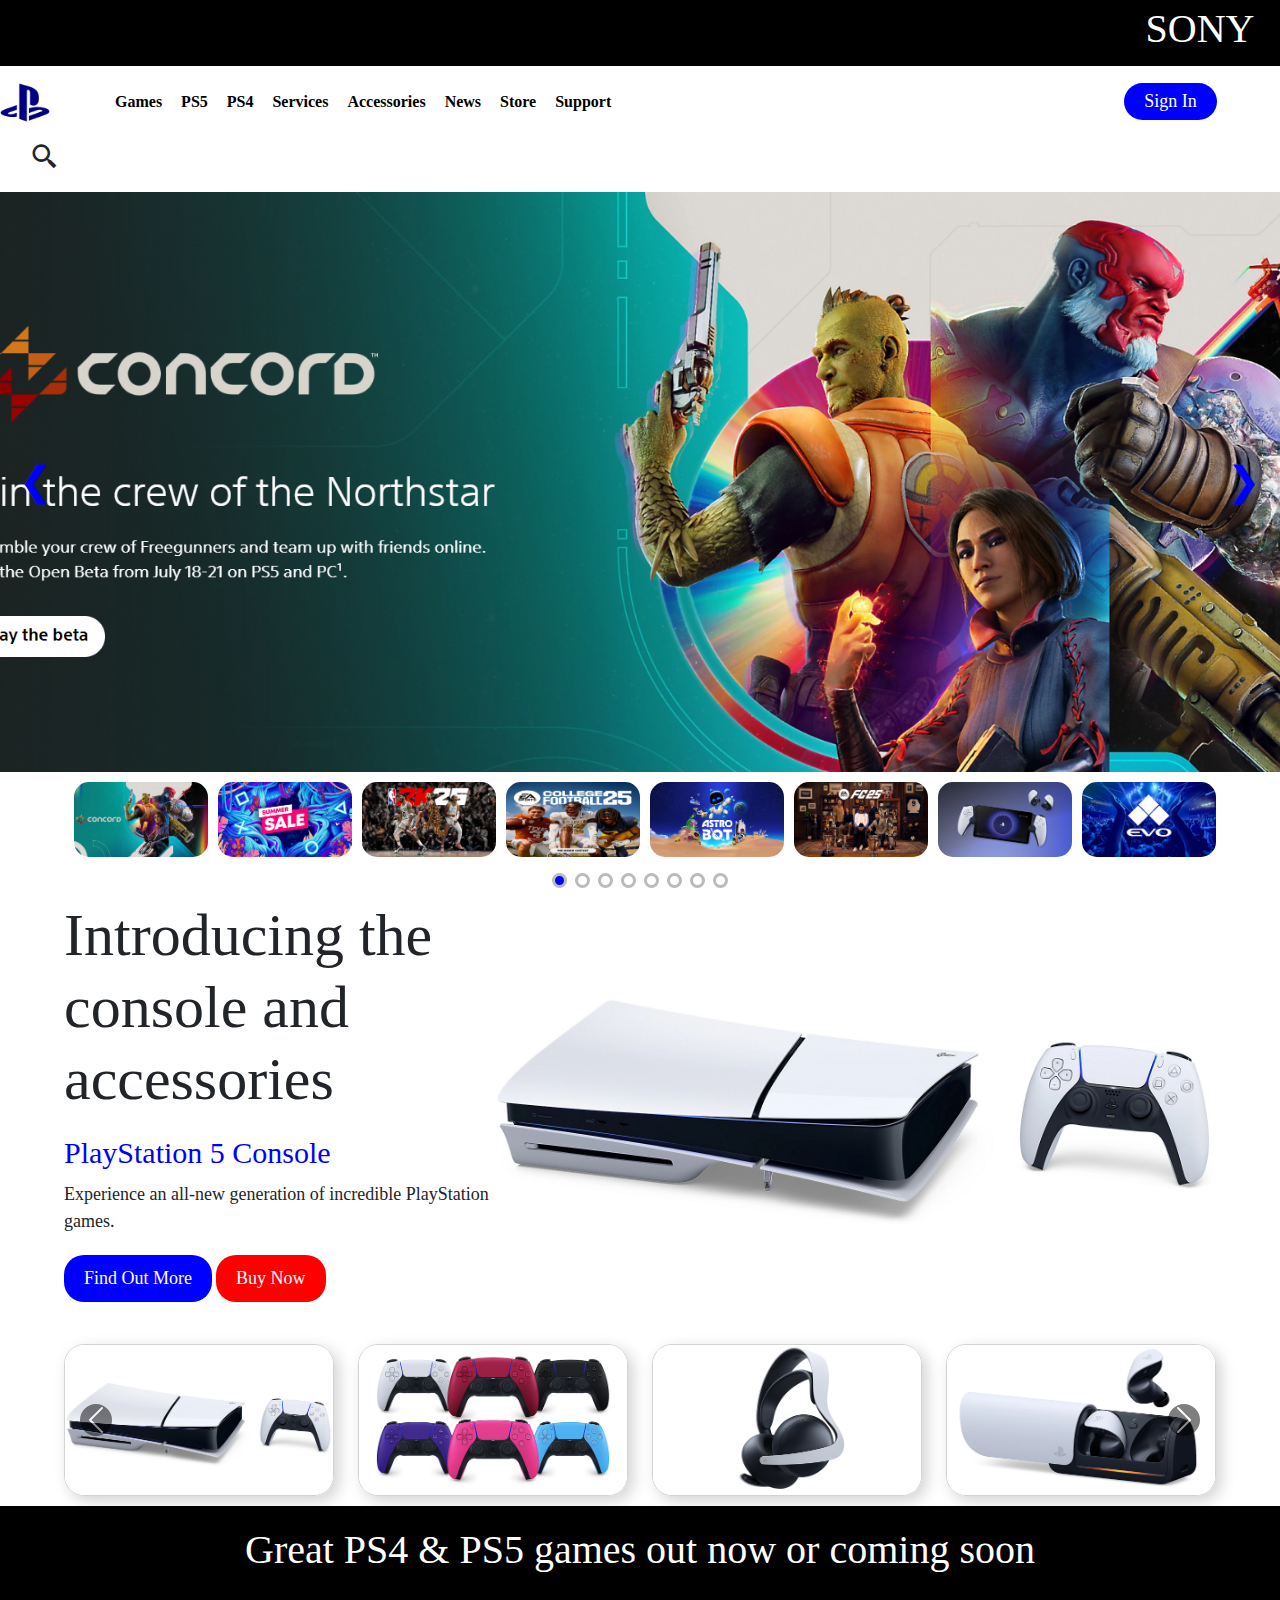
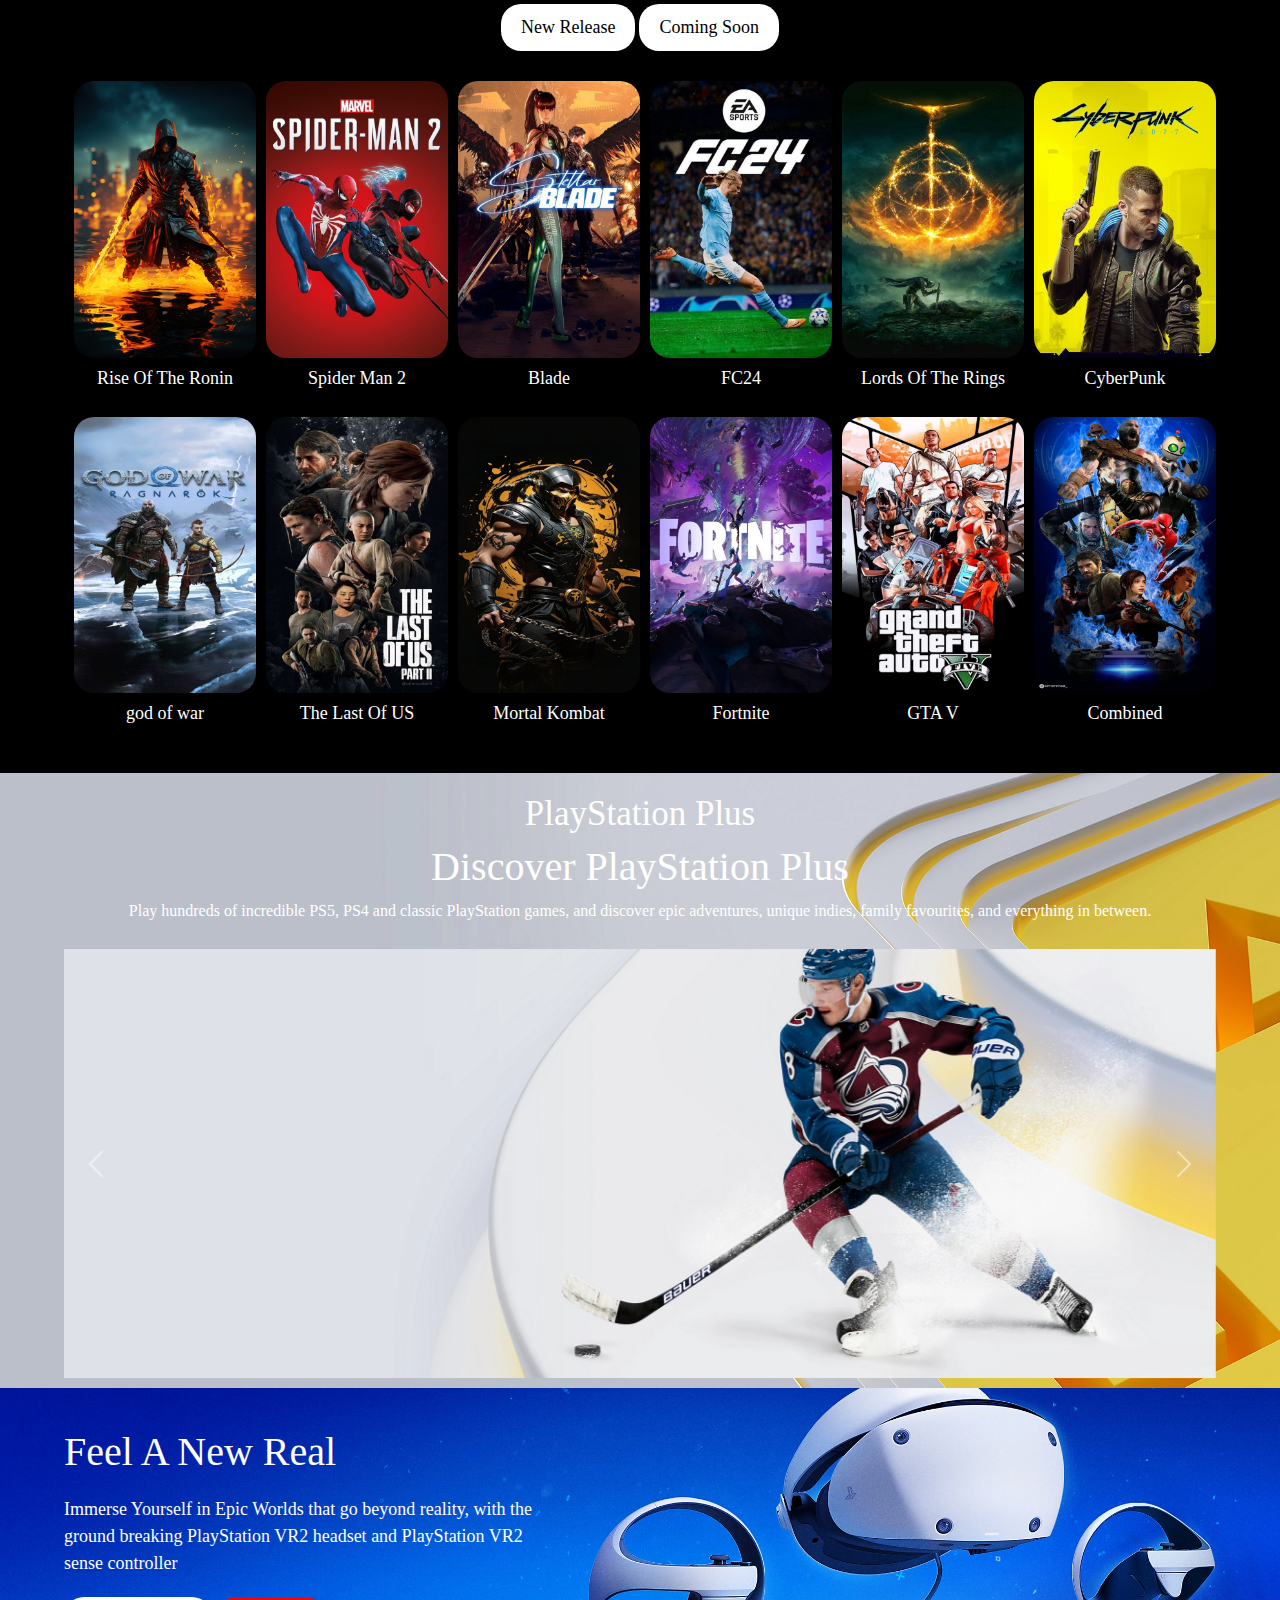
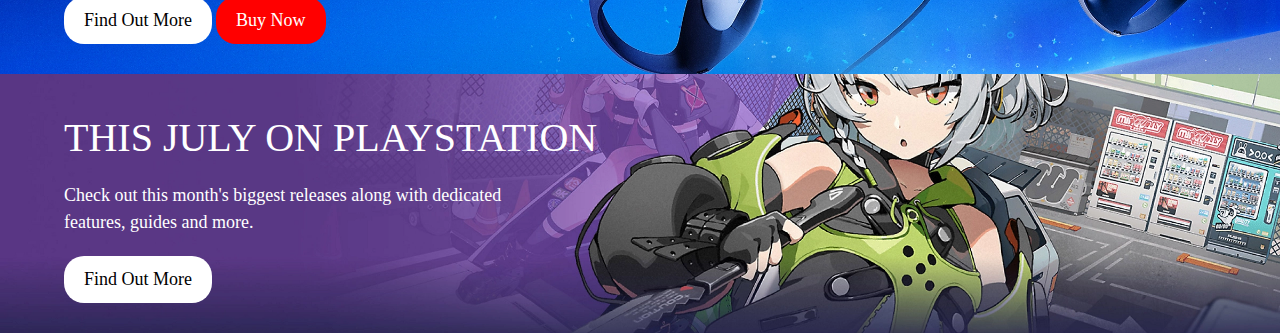
==== index.html @ a63aec90 "almost finishing index page" ====
<!DOCTYPE html>
<html lang="en">
<head>
    <meta charset="UTF-8">
    <meta name="viewport" content="width=device-width, initial-scale=1.0">
    <title>PlayStation</title>
    <link rel="stylesheet" href="style.css">
    <link href='https://unpkg.com/boxicons@2.1.4/css/boxicons.min.css' rel='stylesheet'>
    <link href="https://cdn.jsdelivr.net/npm/bootstrap@5.3.3/dist/css/bootstrap.min.css" rel="stylesheet" integrity="sha384-QWTKZyjpPEjISv5WaRU9OFeRpok6YctnYmDr5pNlyT2bRjXh0JMhjY6hW+ALEwIH" crossorigin="anonymous">
    <link rel="shortcut icon" href="./images/logowhite.png" type="image/x-icon">
</head>
<body>



    <!-- --------------------Sony----------------------------- -->
    <div class="sony">
        <h1>SONY</h1>
    </div>


     <!-- ------------------------Nav------------------------- -->
    <div class="nav">
        <div class="logo">
            <a href=""><img src="./images/logo.png" alt=""></a>
        </div>
        <div class="links">
            <a href="#">Games</a>
            <a href="#">PS5</a>
            <a href="#">PS4</a>
            <a href="#">Services</a>
            <a href="#">Accessories</a>
            <a href="#">News</a>
            <a href="#">Store</a>
            <a href="#">Support</a>
        </div>
        <div class="btn">
            <button>Sign In</button>
        </div>
        <div class="search">
            <i class='bx bx-search-alt-2'></i>
        </div>
    </div>


   <!-- ------------------------Main------------------------- -->
    <div class="main">
        <div class="slide-container" boxcontainigslides>
            <div class="slides">
                <img src="./images/s1.png" alt="" class="active" sliderimg>
                <img src="./images/s2.png" alt="" sliderimg>
                <img src="./images/s3.png" alt="" sliderimg>
                <img src="./images/s4.png" alt="" sliderimg>
                <img src="./images/s5.png" alt="" sliderimg>
                <img src="./images/s6.png" alt="" sliderimg>
                <img src="./images/s7.png" alt="" sliderimg>
                <img src="./images/s8.png" alt="" sliderimg>
            </div>

            <div class="buttons">
                <span class="next" slidenext>&#10095;</span>
                <span class="prev" slideprev>&#10094;</span>
            </div>
        </div>

        <div class="dot-container">
            <div class="dot active" attr="0" slidedot onclick="switchImage(this)"></div>
            <div class="dot" attr="1" slidedot onclick="switchImage(this)"></div>
            <div class="dot" attr="2" slidedot onclick="switchImage(this)"></div>
            <div class="dot" attr="3" slidedot onclick="switchImage(this)"></div>
            <div class="dot" attr="4" slidedot onclick="switchImage(this)"></div>
            <div class="dot" attr="5" slidedot onclick="switchImage(this)"></div>
            <div class="dot" attr="6" slidedot onclick="switchImage(this)"></div>
            <div class="dot" attr="7" slidedot onclick="switchImage(this)"></div>
        </div>
    </div>


    <!-- ------------------------indicator------------------------- -->
     <div class="indicators">
        <div class="one">
            <img src="./images/sa1.png" alt="">
        </div>
        <div class="one">
            <img src="./images/sa2.png" alt="">
        </div>
        <div class="one">
            <img src="./images/sa3.png" alt="">
        </div>
        <div class="one">
            <img src="./images/sa8.png" alt="">
        </div>
        <div class="one">
            <img src="./images/sa4.png" alt="">
        </div>
        <div class="one">
            <img src="./images/sa5.png" alt="">
        </div>
        <div class="one">
            <img src="./images/sa6.png" alt="">
        </div>
        <div class="one">
            <img src="./images/sa7.png" alt="">
        </div>
     </div>

<!-- ------------------------intro ps5------------------------- -->
    <div class="intro-ps5">
        <div class="lefty">
            <h1>Introducing the  console and accessories</h1>
            <h3>PlayStation 5 Console</h3>
            <p>Experience an all-new generation of incredible PlayStation games.</p>
            <span><button>Find Out More</button></span>
            <span><button class="red">Buy Now</button></span>
        </div>
        <div class="righty">
            <img src="./images/console.png" alt="">
        </div>
    </div>

<!-- ------------------------cards------------------------- -->
<div id="carouselExampleAutoplaying" class="carousel slide" data-bs-ride="carousel">
    <div class="carousel-inner">
      <div class="carousel-item active">
        <div class="row">
          <div class="col-lg-3">
            <img src="./images/a1.png" alt="">
          </div>
          <div class="col-lg-3">
            <img src="./images/a2.png" alt="">
          </div>
          <div class="col-lg-3">
            <img src="./images/a3.png" alt="">
          </div>
          <div class="col-lg-3">
            <img src="./images/a4.png" alt="">
          </div>
        </div>
      </div>
      <div class="carousel-item">
        <div class="row">
          <div class="col-lg-3">
            <img src="./images/a5.png" alt="">
          </div>
          <div class="col-lg-3">
            <img src="./images/a6.png" alt="">
          </div>
          <div class="col-lg-3">
            <img src="./images/a9.png" alt="">
          </div>
          <div class="col-lg-3">
            <img src="./images/a8.png" alt="">
          </div>
        </div>
      </div>
    </div>
    <button class="carousel-control-prev" type="button" data-bs-target="#carouselExampleAutoplaying" data-bs-slide="prev">
      <span class="carousel-control-prev-icon bg-black rounded-pill" aria-hidden="true"></span>
      <span class="visually-hidden">Previous</span>
    </button>
    <button class="carousel-control-next" type="button" data-bs-target="#carouselExampleAutoplaying" data-bs-slide="next">
      <span class="carousel-control-next-icon bg-black rounded-pill" aria-hidden="true"></span>
      <span class="visually-hidden">Next</span>
    </button>
  </div>


<!-- ------------------------great------------------------- -->
  <div class="great">
    <h1>Great PS4 & PS5 games out now or coming soon</h1>
    <span><button>New Release</button></span>
    <span><button class="left">Coming Soon</button></span>

    <div class="games">
        <div class="one">
            <img src="./images/b1.jpg" alt="">
            <h3>Rise Of The Ronin</h3>
        </div>
        <div class="one">
            <img src="./images/b2.jpg" alt="">
            <h3>Spider Man 2</h3>
        </div>
        <div class="one">
            <img src="./images/b3.jpg" alt="">
            <h3>Blade</h3>
        </div>
        <div class="one">
            <img src="./images/b4.jpg" alt="">
            <h3>FC24</h3>
        </div>
        <div class="one">
            <img src="./images/b5.jpg" alt="">
            <h3>Lords Of The Rings</h3>
        </div>
        <div class="one">
            <img src="./images/b13.png" alt="">
            <h3>CyberPunk</h3>
        </div>
    </div>

    <div class="games">
        <div class="one">
            <img src="./images/b7.jpg" alt="">
            <h3>god of war</h3>
        </div>
        <div class="one">
            <img src="./images/b8.jpg" alt="">
            <h3>The Last Of US</h3>
        </div>
        <div class="one">
            <img src="./images/b9.jpg" alt="">
            <h3>Mortal Kombat</h3>
        </div>
        <div class="one">
            <img src="./images/b11.jpg" alt="">
            <h3>Fortnite</h3>
        </div>
        <div class="one">
            <img src="./images/b14.png" alt="">
            <h3>GTA V</h3>
        </div>
        <div class="one">
            <img src="./images/b15.png" alt="">
            <h3>Combined</h3>
        </div>
    </div>

  </div>

<!-- ------------------------Discover------------------------- -->
 <div class="discover">
    <h3>PlayStation Plus</h3>
    <h2>Discover PlayStation Plus</h2>
    <p>Play hundreds of incredible PS5, PS4 and classic PlayStation games, and discover epic adventures, unique indies, family favourites, and everything in between.</p>


    <div id="carouselExampleAutoplaying" class="carousel slide" data-bs-ride="carousel">
        <div class="carousel-inner">
          <div class="carousel-item active">
            <img src="./images/d1.png" class="d-block w-100" alt="...">
          </div>
          <div class="carousel-item">
            <img src="./images/d2.png" class="d-block w-100" alt="...">
          </div>
          <div class="carousel-item">
            <img src="./images/d3.png" class="d-block w-100" alt="...">
          </div>
        </div>
        <button class="carousel-control-prev" type="button" data-bs-target="#carouselExampleAutoplaying" data-bs-slide="prev">
          <span class="carousel-control-prev-icon" aria-hidden="true"></span>
          <span class="visually-hidden">Previous</span>
        </button>
        <button class="carousel-control-next" type="button" data-bs-target="#carouselExampleAutoplaying" data-bs-slide="next">
          <span class="carousel-control-next-icon" aria-hidden="true"></span>
          <span class="visually-hidden">Next</span>
        </button>
      </div>



 </div>


 <!-- ------------------------Feel------------------------- -->
<div class="feel">
    <h1>Feel A New Real</h1>
    <p>Immerse Yourself in Epic Worlds that go beyond reality, with the ground breaking PlayStation VR2 headset and PlayStation VR2 sense controller</p>
    <span><button>Find Out More</button></span>
    <span><button class="red">Buy Now</button></span>
</div>
  

 <!-- ------------------------july------------------------- -->
<div class="july">
    <h1>THIS JULY ON PLAYSTATION</h1>
    <p>Check out this month's biggest releases along with dedicated features, guides and more.</p>
    <span><button>Find Out More</button></span>
    <!-- <div class="new">
        <div class="one">
            <img src="./images/j2.png" alt="">
            <h3>New Releases</h3>
            <p>Lorem ipsum dolor sit amet consectetur adipisicing elit. Eius, ipsum!</p>
        </div>
        <div class="one">
            <img src="./images/j3.png" alt="">
            <h3>New Releases</h3>
            <p>Lorem ipsum dolor sit amet consectetur adipisicing elit. Eius, ipsum!</p>
        </div>
        <div class="one">
            <img src="./images/j4.png" alt="">
            <h3>New Releases</h3>
            <p>Lorem ipsum dolor sit amet consectetur adipisicing elit. Eius, ipsum!</p>
        </div>
    </div> -->
</div>


    <script src="script.js"></script>
    <script src="https://cdn.jsdelivr.net/npm/bootstrap@5.3.3/dist/js/bootstrap.bundle.min.js" integrity="sha384-YvpcrYf0tY3lHB60NNkmXc5s9fDVZLESaAA55NDzOxhy9GkcIdslK1eN7N6jIeHz" crossorigin="anonymous"></script>
</body>
</html>
---- style.css ----
*{
    margin: 0;
    padding: 0;
    box-sizing: border-box;
    font-family: 'Times New Roman', Times, serif;
}


/* <!-- -------------------------Sony------------------------ --> */
.sony{
    background: black;
    color: white;
    padding: 5px 2%;
}
.sony h1{
    text-align: end;
}

/* <!-- -------------------------Nav------------------------ --> */
.nav{
    display: flex;
    flex-wrap: wrap;
    padding: 10px 2%;
    align-items: center;
}
.nav .logo a img{
    width: 50px;
}
.nav .links {
    margin-left: 50px;
}
.nav .links a{
    text-decoration: none;
    color: black;
    margin-left: 15px;
    font-weight: bold;
}
.nav .btn{
    margin-left: 500px;
}
.nav .btn button{
    background: blue;
    color: white;
    border: 0;
    outline: 0;
    padding: 5px 20px;
    border-radius: 30px;
    font-size: 18px
}
.nav .search{
    margin-left: 30px;
    font-size: 30px;
    margin-top: 10px;
}

/* <!-- ------------------------Main------------------------- --> */
.main{
    width: 100%;
    min-height: 100%;
    display: flex;
}
.main .slide-container{
    position: relative;
    width: 100%;
    height: 580px;
}
.main .slide-container .slides{
    width: 100%;
    height: 100%;
    position: relative;
    overflow: hidden;
}
.main .slide-container .slides img{
    width: 100%;
    height: 100%;
    position: absolute;
    object-fit: cover;
}
.main .slide-container .slides img:not(.active){
    top: 0;
    left: -100%;
}
.main .slide-container .buttons span{
    top: 50%;
    transform: translateY(-50%);
    position: absolute;
    color: blue;
    font-size: 40px;
    z-index: 1;
    cursor: pointer;
    transition: 0.5s;
    border-radius: 3px;
    user-select: none;
    padding: 14px;
}
.next{
    right: 5px;
}
.prev{
    left: 5px;
}
.next:hover, .prev:hover{
    background: #3399FF;
    opacity: 0.8;
}
.dot-container{
    position: absolute;
    bottom: 5px;
    z-index: 3;
    left: 50%;
    transform: translateX(-50%);
}
.dot-container .dot{
    width: 15px;
    height: 15px;
    margin: 0 2px;
    border: 3px solid #bbb;
    border-radius: 50%;
    display: inline-block;
    transition: background 0.6s ease;
}
.dot-container .active{
    background: blue;
}

@keyframes next1{
    from{
        left: 0%;
    }
    to{
        left: -100%;
    }
}
@keyframes next2{
    from{
        left: 100%;
    }
    to{
        left: 0%;
    }
}
@keyframes prev1{
    from{
        left: 0%;
    }
    to{
        left: 100%;
    }
}
@keyframes prev2{
    from{
        left: -100%;
    }
    to{
        left: 0%;
    }
}

/* <!-- ------------------------indicator------------------------- --> */
.indicators{
    display: flex;
    padding: 10px 5%;
    width: 100%;
}
.indicators .one{
    margin-left: 10px;
}
.indicators .one img{
    width: 100%;
    border-radius: 15px;
}

/* <!-- ------------------------intro ps5------------------------- --> */
.intro-ps5{
    padding: 30px 5%;
    display: flex;
    align-items: center;
}
.intro-ps5 .righty img{
    width: 100%;
}
.intro-ps5 .lefty h1{
    font-size: 60px;
    margin-bottom: 20px;
}
.intro-ps5 .lefty h3{
    font-size: 30px;
    color: blue;
    margin-bottom: 10px;
}
.intro-ps5 .lefty p{
    font-size: 18px;
    margin-bottom: 20px;
}
.intro-ps5 .lefty  span button{
    background: blue;
    border: 0;
    outline: 0;
    padding: 10px 20px;
    border-radius: 20px;
    color: white;
    font-size: 18px;
}
.intro-ps5 .lefty  span .red{
    background: red;
}

/* <!-- ------------------------cards------------------------- --> */
.carousel-inner{
    padding: 10px 5%;
    width: 100%;
}
.carousel-inner .carousel-item .row img{
    width: 100%;
    border: 1px solid  rgba(211, 211, 211, 1);
    border-radius: 20px;
    box-shadow: 5px 5px 15px 0px rgba(211, 211, 211, 1);
}

/* <!-- ------------------------great------------------------- --> */
.great{
    background: black;
    padding: 20px 5%;
    color: white;
    text-align: center;
}
.great h1{
    font-size: 40px;
    margin-bottom: 30px;
}
.great  span button{
    border: 0;
    outline: 0;
    padding: 10px 20px;
    background: white;
    color: black;
    border-radius: 20px;
    font-size: 18px;
    margin-bottom: 30px;
}
.great .games{
    display: flex;
    margin-bottom: 20px;
}
.great .games .one{
    margin-left: 10px;
}
.great .games .one img{
    width: 100%;
    border-radius: 20px;
}
.great .games .one h3{
    font-size: 18px;
    margin-top: 10px;
}


/* <!-- ------------------------Discover------------------------- --> */
.discover{
    background-image: url(./images/discover\ bg.png);
    background-position: center;
    background-size: cover;
    background-repeat: no-repeat;
    color: white;
    text-align: center;
    object-fit: cover;
}
.discover h3{
    font-size: 35px;
    padding-top: 20px;
}
.discover h2{
    font-size: 40px;
}

/* <!-- ------------------------Feel------------------------- --> */
.feel{
    background-image: url(./images/f1.png);
    background-size: cover;
    background-position: center;
    background-repeat: no-repeat;
    color: white;
    padding: 0 5%;
}
.feel h1{
    font-size: 40px;
    padding-top: 40px;
    margin-bottom: 20px;
}
.feel p{
    width: 500px;
    margin-bottom: 20px;
    font-size: 18px;
}
.feel span button{
    border: 0;
    outline: 0;
    background: white;
    color: black;
    padding: 10px 20px;
    font-size: 18px;
    border-radius: 20px;
    margin-bottom: 30px;
}
.feel span .red{
    background: red;
    color: white;
}

/* <!-- ------------------------july------------------------- --> */
.july{
    background-image: url(./images/j1.png);
    background-size: cover;
    background-position: center;
    background-repeat: no-repeat;
    color: white;
    padding: 0 5%;
}
.july h1{
    font-size: 40px;
    padding-top: 40px;
    margin-bottom: 20px;
}
.july p{
    width: 500px;
    margin-bottom: 20px;
    font-size: 18px;
}
.july span button{
    border: 0;
    outline: 0;
    background: white;
    color: black;
    padding: 10px 20px;
    font-size: 18px;
    border-radius: 20px;
    margin-bottom: 30px;
}
.july .new{
    display: flex;
}
/* .july .new .one{
    margin-left: 10px;
} */
/* .july .new .one img{
    width: 300px;
} */
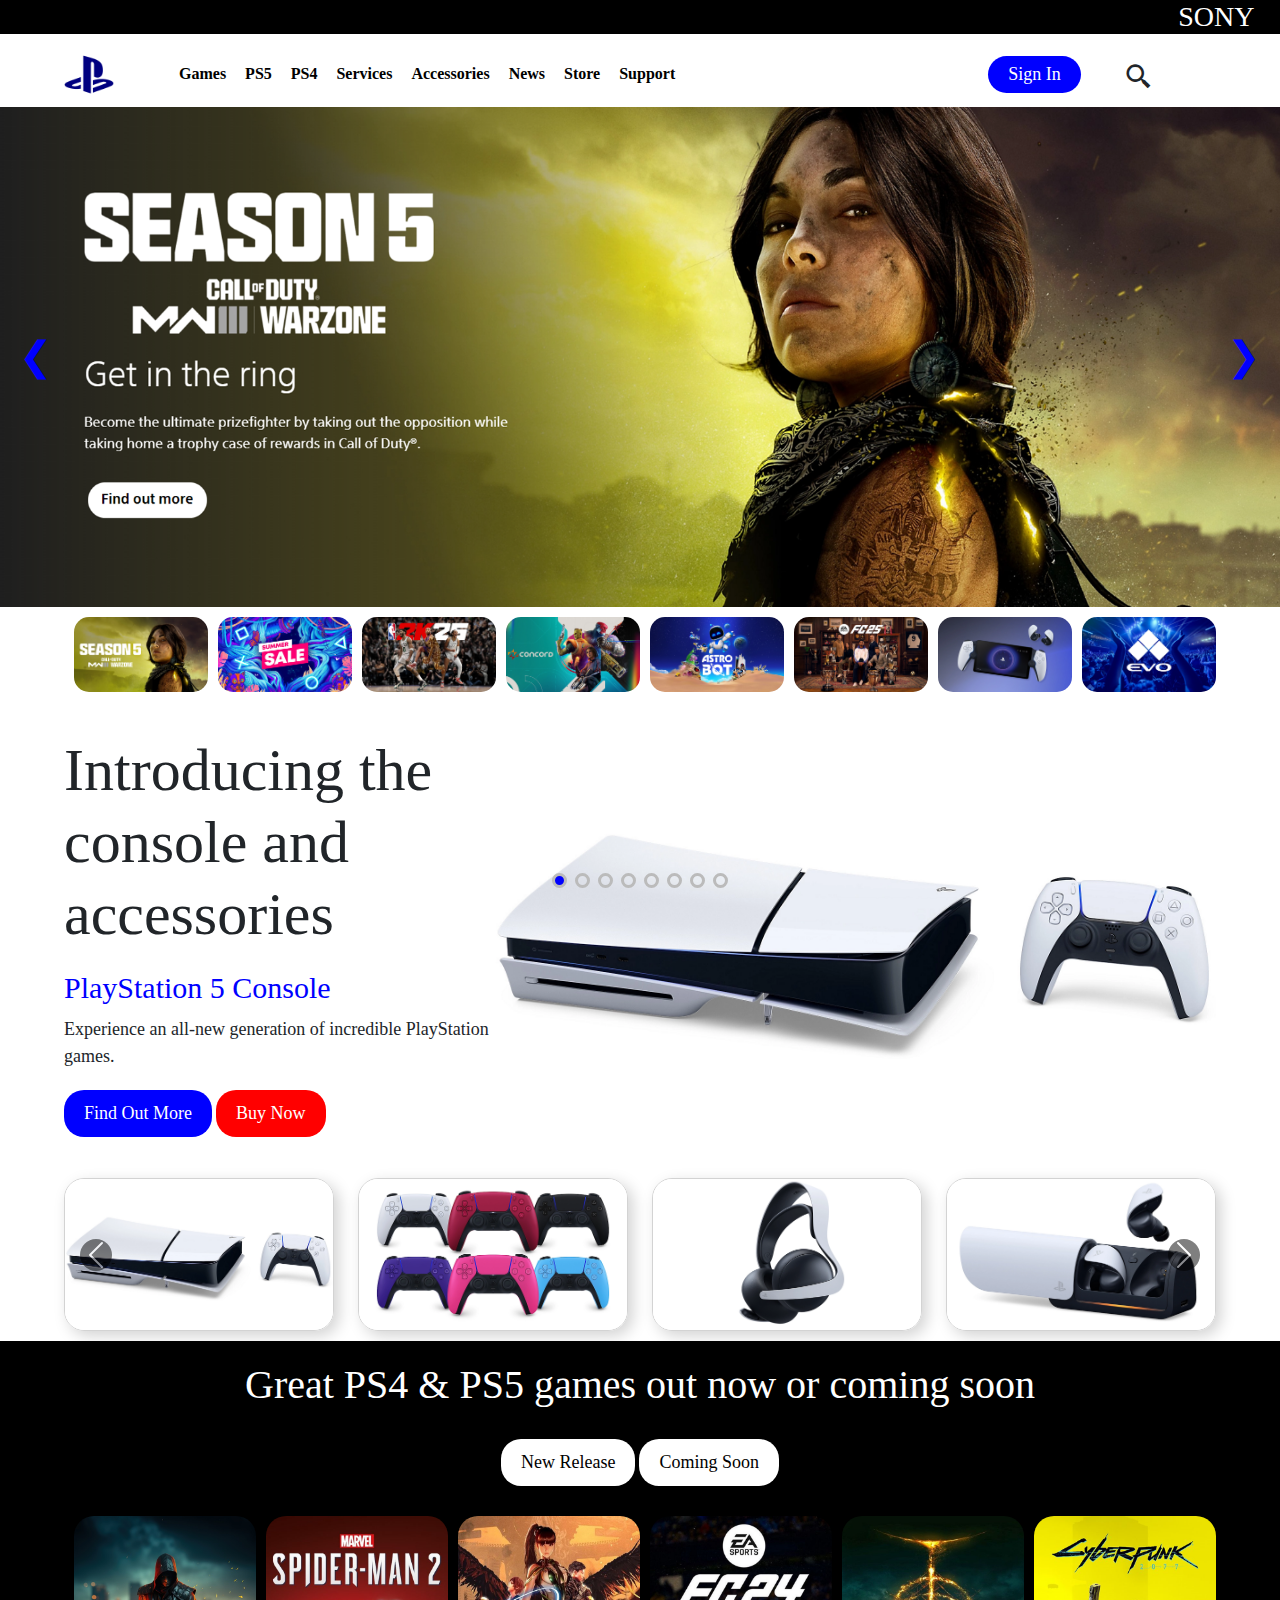
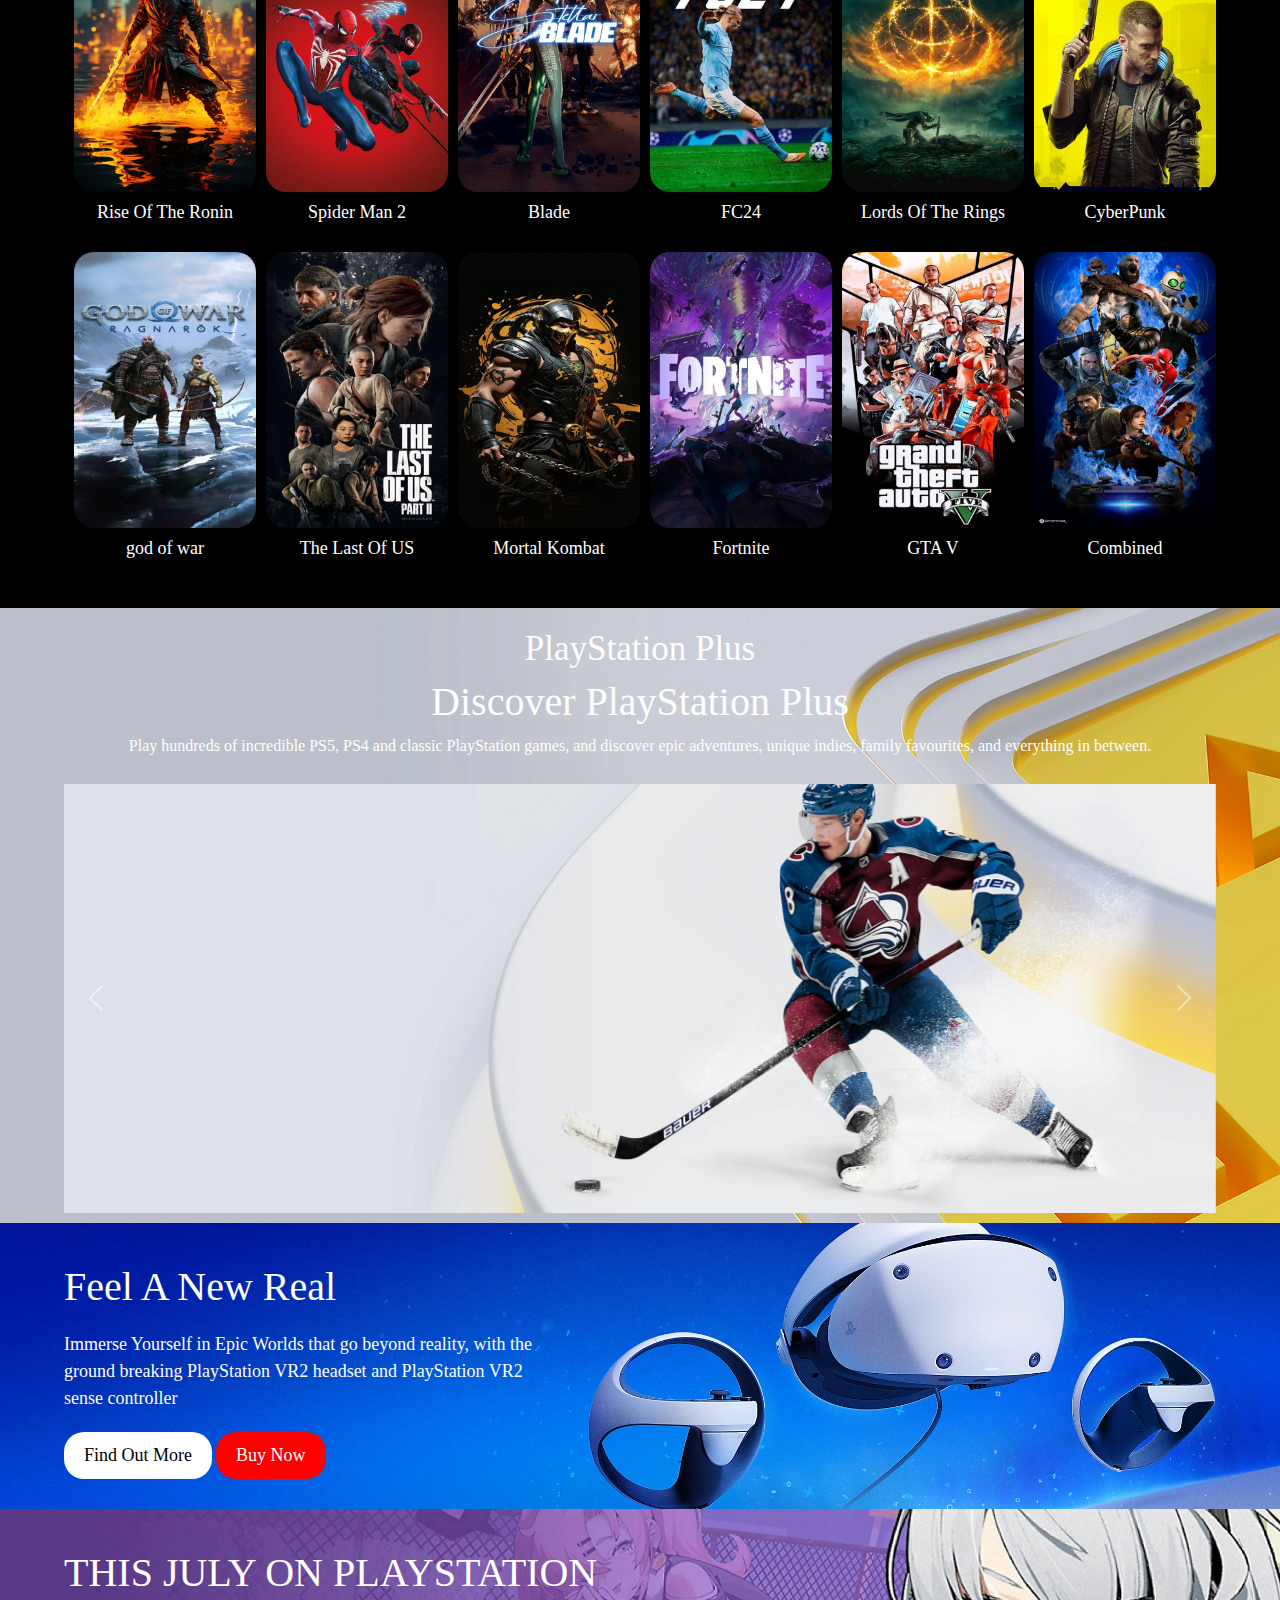
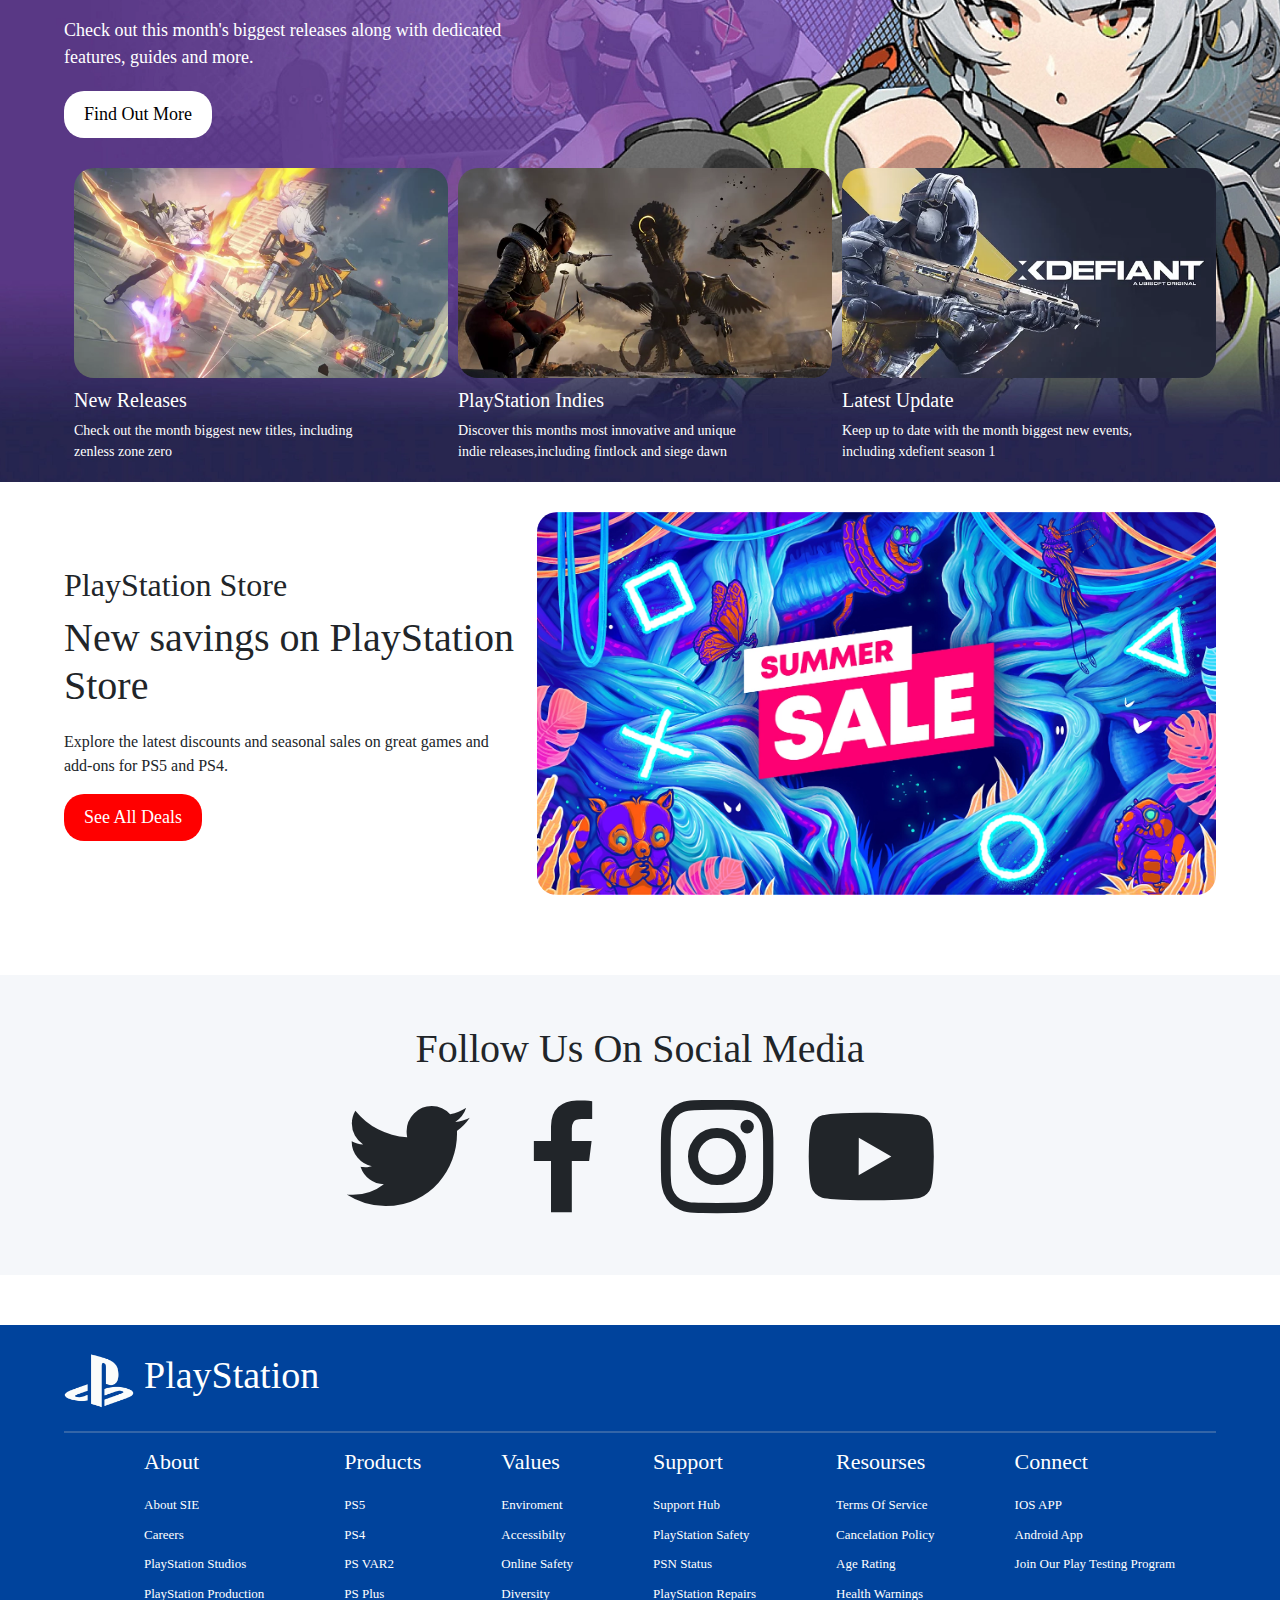
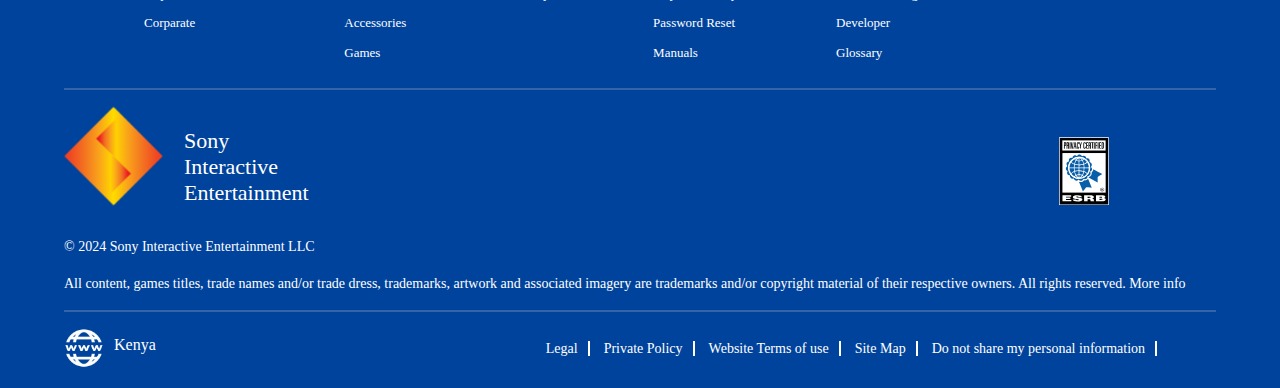
==== commit fbd35c49: "finished homepage" ====
--- a/index.html
+++ b/index.html
@@ -20,7 +20,7 @@
 
 
      <!-- ------------------------Nav------------------------- -->
-    <div class="nav">
+    <div class="navo">
         <div class="logo">
             <a href=""><img src="./images/logo.png" alt=""></a>
         </div>
@@ -44,13 +44,13 @@
 
 
    <!-- ------------------------Main------------------------- -->
-    <div class="main">
+    <div class="maino">
         <div class="slide-container" boxcontainigslides>
             <div class="slides">
-                <img src="./images/s1.png" alt="" class="active" sliderimg>
+                <img src="./images/s9.png" alt="" class="active" sliderimg>
                 <img src="./images/s2.png" alt="" sliderimg>
                 <img src="./images/s3.png" alt="" sliderimg>
-                <img src="./images/s4.png" alt="" sliderimg>
+                <img src="./images/s1.png" alt="" sliderimg>
                 <img src="./images/s5.png" alt="" sliderimg>
                 <img src="./images/s6.png" alt="" sliderimg>
                 <img src="./images/s7.png" alt="" sliderimg>
@@ -79,16 +79,16 @@
     <!-- ------------------------indicator------------------------- -->
      <div class="indicators">
         <div class="one">
+            <img src="./images/sa9.png" alt="">
+        </div>
+        <div class="one">
+            <img src="./images/sa2.png" alt="">
+        </div>
+        <div class="one">
+            <img src="./images/sa3.png" alt="">
+        </div>
+        <div class="one">
             <img src="./images/sa1.png" alt="">
-        </div>
-        <div class="one">
-            <img src="./images/sa2.png" alt="">
-        </div>
-        <div class="one">
-            <img src="./images/sa3.png" alt="">
-        </div>
-        <div class="one">
-            <img src="./images/sa8.png" alt="">
         </div>
         <div class="one">
             <img src="./images/sa4.png" alt="">
@@ -275,25 +275,153 @@
     <h1>THIS JULY ON PLAYSTATION</h1>
     <p>Check out this month's biggest releases along with dedicated features, guides and more.</p>
     <span><button>Find Out More</button></span>
-    <!-- <div class="new">
-        <div class="one">
+    <div class="new">
+        <div class="two">
             <img src="./images/j2.png" alt="">
             <h3>New Releases</h3>
-            <p>Lorem ipsum dolor sit amet consectetur adipisicing elit. Eius, ipsum!</p>
-        </div>
-        <div class="one">
+            <p>Check out the month biggest new titles, including zenless zone zero</p>
+        </div>
+        <div class="two">
             <img src="./images/j3.png" alt="">
-            <h3>New Releases</h3>
-            <p>Lorem ipsum dolor sit amet consectetur adipisicing elit. Eius, ipsum!</p>
-        </div>
-        <div class="one">
+            <h3>PlayStation Indies</h3>
+            <p>Discover this months most innovative and unique indie releases,including fintlock and siege dawn</p>
+        </div>
+        <div class="two">
             <img src="./images/j4.png" alt="">
-            <h3>New Releases</h3>
-            <p>Lorem ipsum dolor sit amet consectetur adipisicing elit. Eius, ipsum!</p>
-        </div>
-    </div> -->
+            <h3>Latest Update</h3>
+            <p>Keep up to date with the month biggest new events, including xdefient season 1</p>
+        </div>
+    </div>
 </div>
 
+
+ <!-- ------------------------Summer------------------------- -->
+  <div class="summer">
+    <div class="left">
+      <h2>PlayStation Store</h2>
+      <h3>New savings on PlayStation Store</h3>
+      <p>Explore the latest discounts and seasonal sales on great games and add-ons for PS5 and PS4.</p>
+      <button>See All Deals</button>
+    </div>
+    <div class="right">
+      <img src="./images/Summer-sale.png" alt="">
+    </div>
+  </div>
+
+   <!-- ------------------------Follow------------------------- -->
+    <div class="follow">
+      <h1>Follow Us On Social Media</h1>
+      <div class="icons">
+        <i class='bx bxl-twitter'></i>
+        <i class='bx bxl-facebook'></i>
+        <i class='bx bxl-instagram' ></i>
+        <i class='bx bxl-youtube'></i>
+
+      </div>
+    </div>
+
+       <!-- ------------------------footer------------------------- -->
+        <div class="footer">
+          <div class="start">
+            <div class="left">
+              <img src="./images/logowhite.png" alt="">
+            </div>
+            <div class="right">
+              <h1>PlayStation</h1>
+            </div>
+          </div>
+          <hr>
+          <div class="middle">
+            <div class="mid">
+                <h3>About</h3>
+                <a href="#">About SIE</a>
+                <a href="#">Careers</a>
+                <a href="#">PlayStation Studios</a>
+                <a href="#">PlayStation Production</a>
+                <a href="#">Corparate</a>
+            </div>
+            <div class="mid">
+                <h3>Products</h3>
+                <a href="#">PS5</a>
+                <a href="#">PS4</a>
+                <a href="#">PS VAR2</a>
+                <a href="#">PS Plus</a>
+                <a href="#">Accessories</a>
+                <a href="#">Games</a>
+            </div>
+            <div class="mid">
+                <h3>Values</h3>
+                <a href="#">Enviroment</a>
+                <a href="#">Accessibilty</a>
+                <a href="#">Online Safety</a>
+                <a href="#">Diversity</a>
+            </div>
+            <div class="mid">
+                <h3>Support</h3>
+                <a href="#">Support Hub</a>
+                <a href="#">PlayStation Safety</a>
+                <a href="#">PSN Status</a>
+                <a href="#">PlayStation Repairs</a>
+                <a href="#">Password Reset</a>
+                <a href="#">Manuals</a>
+            </div>
+            <div class="mid">
+                <h3>Resourses</h3>
+                <a href="#">Terms Of Service</a>
+                <a href="#">Cancelation Policy</a>
+                <a href="#">Age Rating</a>
+                <a href="#">Health Warnings</a>
+                <a href="#">Developer</a>
+                <a href="#">Glossary</a> 
+            </div>
+            <div class="mid">
+                <h3>Connect</h3>
+                <a href="#">IOS APP</a>
+                <a href="#">Android App</a>
+                <a href="#">Join Our Play Testing Program</a>
+            </div>
+        </div>
+
+        <hr>
+
+        <div class="second-last">
+          <div class="left">
+            <img src="./images/c1.png" alt="">
+          </div>
+          <div class="btwn">
+            <h3>
+              Sony <br>Interactive <br> Entertainment
+            </h3>
+          </div>
+          <div class="right">
+            <img src="./images/esrb.svg" alt="">
+          </div>
+        </div>
+
+        <div class="second-txt">
+        <p>© 2024 Sony Interactive Entertainment LLC</p>
+        <p>All content, games titles, trade names and/or trade dress, trademarks, artwork and associated imagery are trademarks and/or copyright material of their respective owners. All rights reserved. More info</p>
+        </div>
+
+        <hr>
+
+        <div class="last">
+          <div class="logo">
+            <img src="./images/c2.png" alt="">
+          </div>
+          <div class="country">
+            <h4>Kenya</h4>
+          </div>
+          <div class="links">
+            <a href="#">Legal</a>
+            <a href="#">Private Policy</a>
+            <a href="#">Website Terms of use</a>
+            <a href="#">Site Map</a>
+            <a href="#">Do not share my personal information</a>
+          </div>
+        </div>
+
+        </div>
 
     <script src="script.js"></script>
     <script src="https://cdn.jsdelivr.net/npm/bootstrap@5.3.3/dist/js/bootstrap.bundle.min.js" integrity="sha384-YvpcrYf0tY3lHB60NNkmXc5s9fDVZLESaAA55NDzOxhy9GkcIdslK1eN7N6jIeHz" crossorigin="anonymous"></script>
--- a/style.css
+++ b/style.css
@@ -10,35 +10,36 @@
 .sony{
     background: black;
     color: white;
-    padding: 5px 2%;
+    padding: 0 2%;
 }
 .sony h1{
     text-align: end;
+    font-size: 28px;
 }
 
 /* <!-- -------------------------Nav------------------------ --> */
-.nav{
+.navo{
     display: flex;
     flex-wrap: wrap;
-    padding: 10px 2%;
-    align-items: center;
-}
-.nav .logo a img{
+    padding: 5px 5%;
+    align-items: center;
+}
+.navo .logo a img{
     width: 50px;
 }
-.nav .links {
+.navo .links {
     margin-left: 50px;
 }
-.nav .links a{
+.navo .links a{
     text-decoration: none;
     color: black;
     margin-left: 15px;
     font-weight: bold;
 }
-.nav .btn{
-    margin-left: 500px;
-}
-.nav .btn button{
+.navo .btn{
+    margin-left: 300px;
+}
+.navo .btn button{
     background: blue;
     color: white;
     border: 0;
@@ -47,40 +48,39 @@
     border-radius: 30px;
     font-size: 18px
 }
-.nav .search{
+.navo .search{
     margin-left: 30px;
     font-size: 30px;
     margin-top: 10px;
 }
 
 /* <!-- ------------------------Main------------------------- --> */
-.main{
+.maino{
     width: 100%;
     min-height: 100%;
     display: flex;
 }
-.main .slide-container{
+.maino .slide-container{
     position: relative;
     width: 100%;
-    height: 580px;
-}
-.main .slide-container .slides{
+    height: 500px;
+}
+.maino .slide-container .slides{
     width: 100%;
     height: 100%;
     position: relative;
     overflow: hidden;
 }
-.main .slide-container .slides img{
+.maino .slide-container .slides img{
     width: 100%;
     height: 100%;
     position: absolute;
-    object-fit: cover;
-}
-.main .slide-container .slides img:not(.active){
+}
+.maino .slide-container .slides img:not(.active){
     top: 0;
     left: -100%;
 }
-.main .slide-container .buttons span{
+.maino .slide-container .buttons span{
     top: 50%;
     transform: translateY(-50%);
     position: absolute;
@@ -315,6 +315,7 @@
     background-repeat: no-repeat;
     color: white;
     padding: 0 5%;
+    width: 100%;
 }
 .july h1{
     font-size: 40px;
@@ -339,9 +340,151 @@
 .july .new{
     display: flex;
 }
-/* .july .new .one{
+.july .new .two{
     margin-left: 10px;
-} */
-/* .july .new .one img{
+} 
+.july .new .two img{
+    width: 100%;
+    border-radius: 20px;
+}
+.july .new .two h3{
+    font-size: 20px;
+    margin-top: 10px;
+}
+.july .new .two p{
     width: 300px;
-} */+    font-size: 14px;
+}
+
+
+/* <!-- ------------------------Summer------------------------- --> */
+.summer{
+    display: flex;
+    padding: 30px 5%;
+    align-items: center;
+}
+.summer .right{
+    margin-left: 20px;
+    flex-basis: 60%;
+}
+.summer .right img{
+    width: 100%;
+    border-radius: 20px;
+}
+.summer .left{
+    flex-basis: 40%;
+}
+.summer .left h2{
+    margin-bottom: 10px;
+}
+.summer .left h3{
+    font-size: 40px;
+    margin-bottom: 20px;
+}
+.summer .left button{
+    outline: 0;
+    border: 0;
+    background: red;
+    color: white;
+    padding: 10px 20px;
+    font-size: 18px;
+    border-radius: 20px;
+}
+
+/* <!-- ------------------------FOllow------------------------- --> */
+.follow{
+    background: #f5f7fa;
+    text-align: center;
+    height: 300px;
+    margin-top: 50px;
+    margin-bottom: 50px;
+}
+.follow h1{
+    padding-top: 50px;
+}
+.follow i{
+    font-size: 150px;
+    cursor: pointer;
+}
+
+/* <!-- ------------------------footer------------------------- --> */
+.footer{
+    background: #00439c;
+    padding: 20px 5%;
+    color: white;
+}
+.footer .start{
+    display: flex;
+    align-items: center;
+}
+.footer .start .left img{
+    width: 70px;
+}
+.footer .start  .right{
+    margin-left: 10px;
+}
+.footer .start  .right h1{
+    color: white;
+    font-size: 38px;
+}
+.footer hr{
+    border: 1px solid #ccc;
+}
+.footer .middle{
+    display: flex;
+}
+.footer .middle .mid{
+    margin-left: 80px;
+}
+.footer .middle .mid a{
+    display: block;
+    text-decoration: none;
+    color: white;
+    margin-bottom: 10px;
+    font-size: 13px;
+}
+.footer .middle .mid h3{
+    font-size: 22px;
+    margin-bottom: 20px;
+}
+.footer .second-last{
+    display: flex;
+    align-items: center;
+}
+.footer .second-last .left img{
+    width: 100px;
+    margin-right: 20px;
+    margin-bottom: 30px;
+}
+.footer .second-last .btwn h3{
+    font-size: 22px;
+}
+.footer .second-last .right img{
+    width: 50px;
+    margin-left: 750px;
+}
+.footer .second-txt p{
+    font-size: 14px;
+}
+.footer .last{
+    display: flex;
+    align-items: center;
+}
+.footer .last .logo img{
+    width: 40px;
+    margin-right: 10px;
+}
+.footer .last .country h4{
+    font-size: 16px;
+}
+.footer .last  .links{
+    margin-left: 380px;
+}
+.footer .last  .links a{
+    text-decoration: none;
+    color: white;
+    border-right: 2px solid white;
+    margin-left: 10px;
+    padding-right: 10px;
+    font-size: 14px;
+}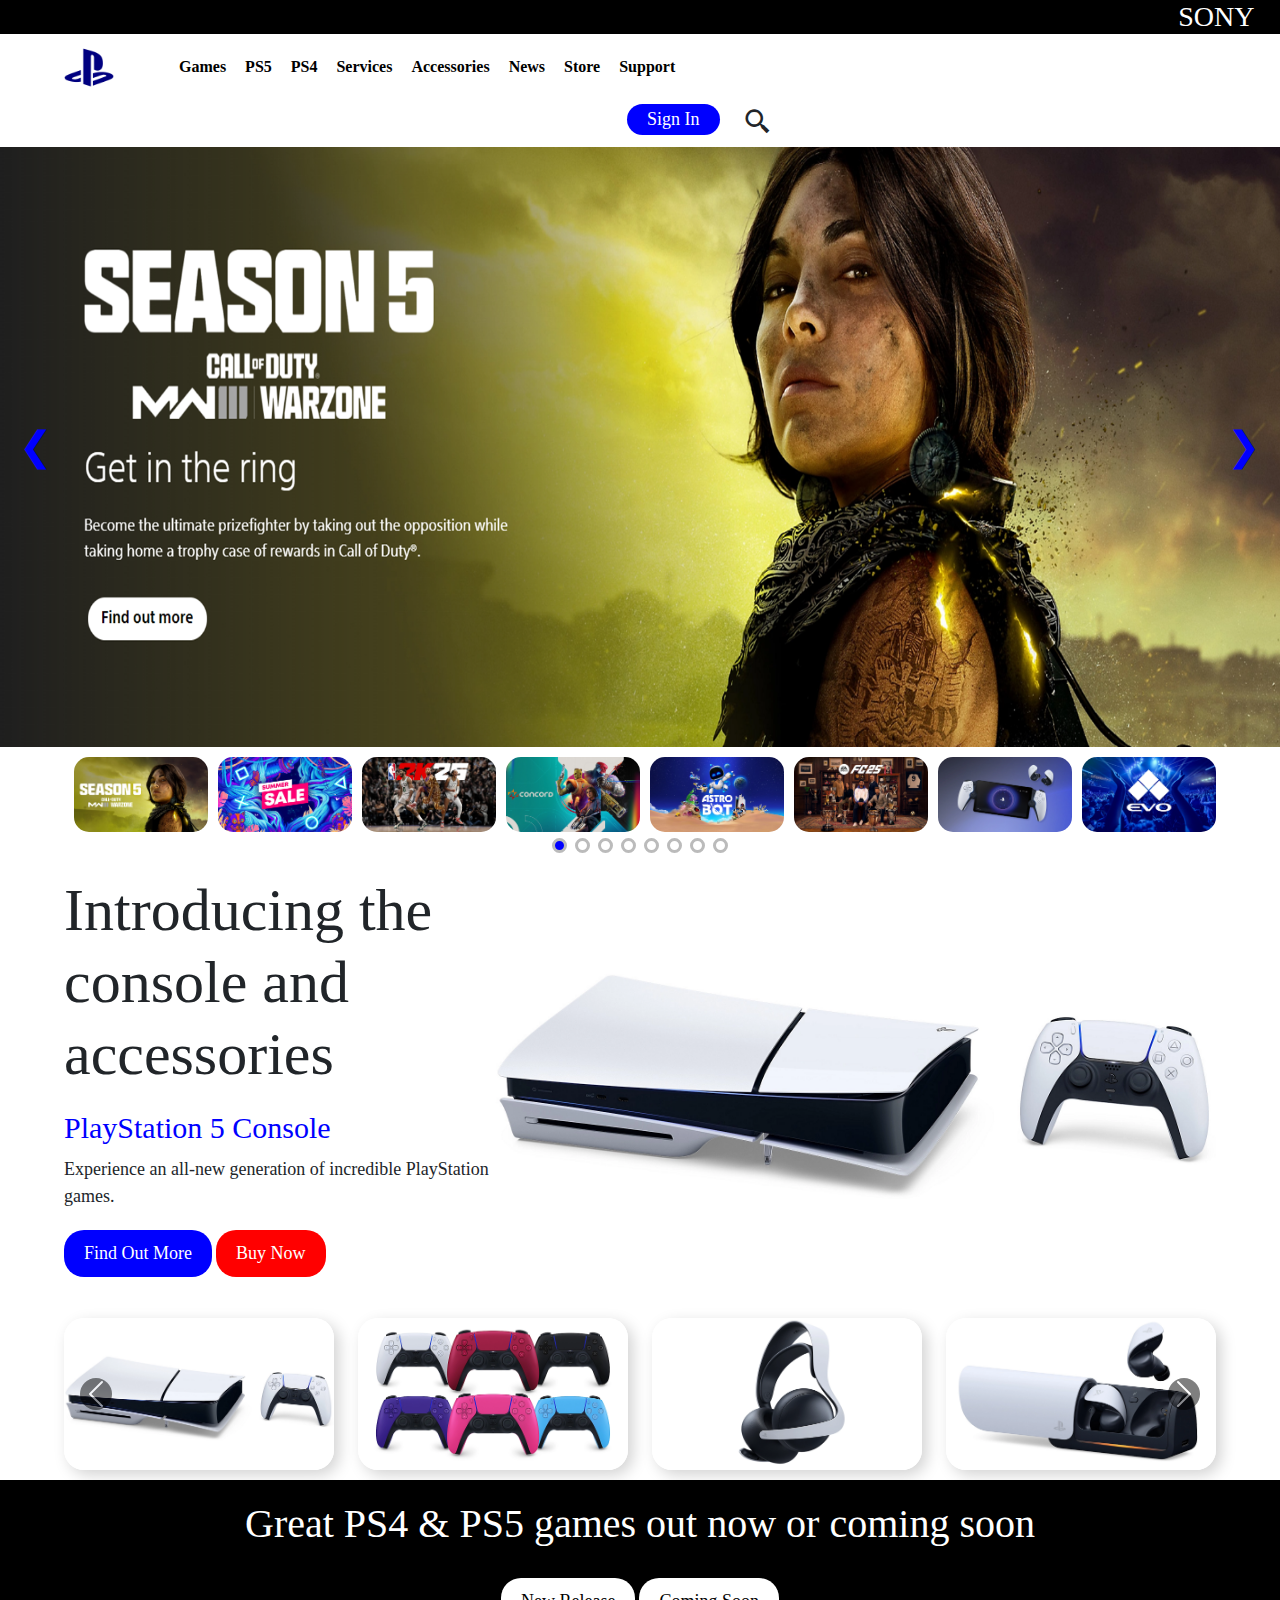
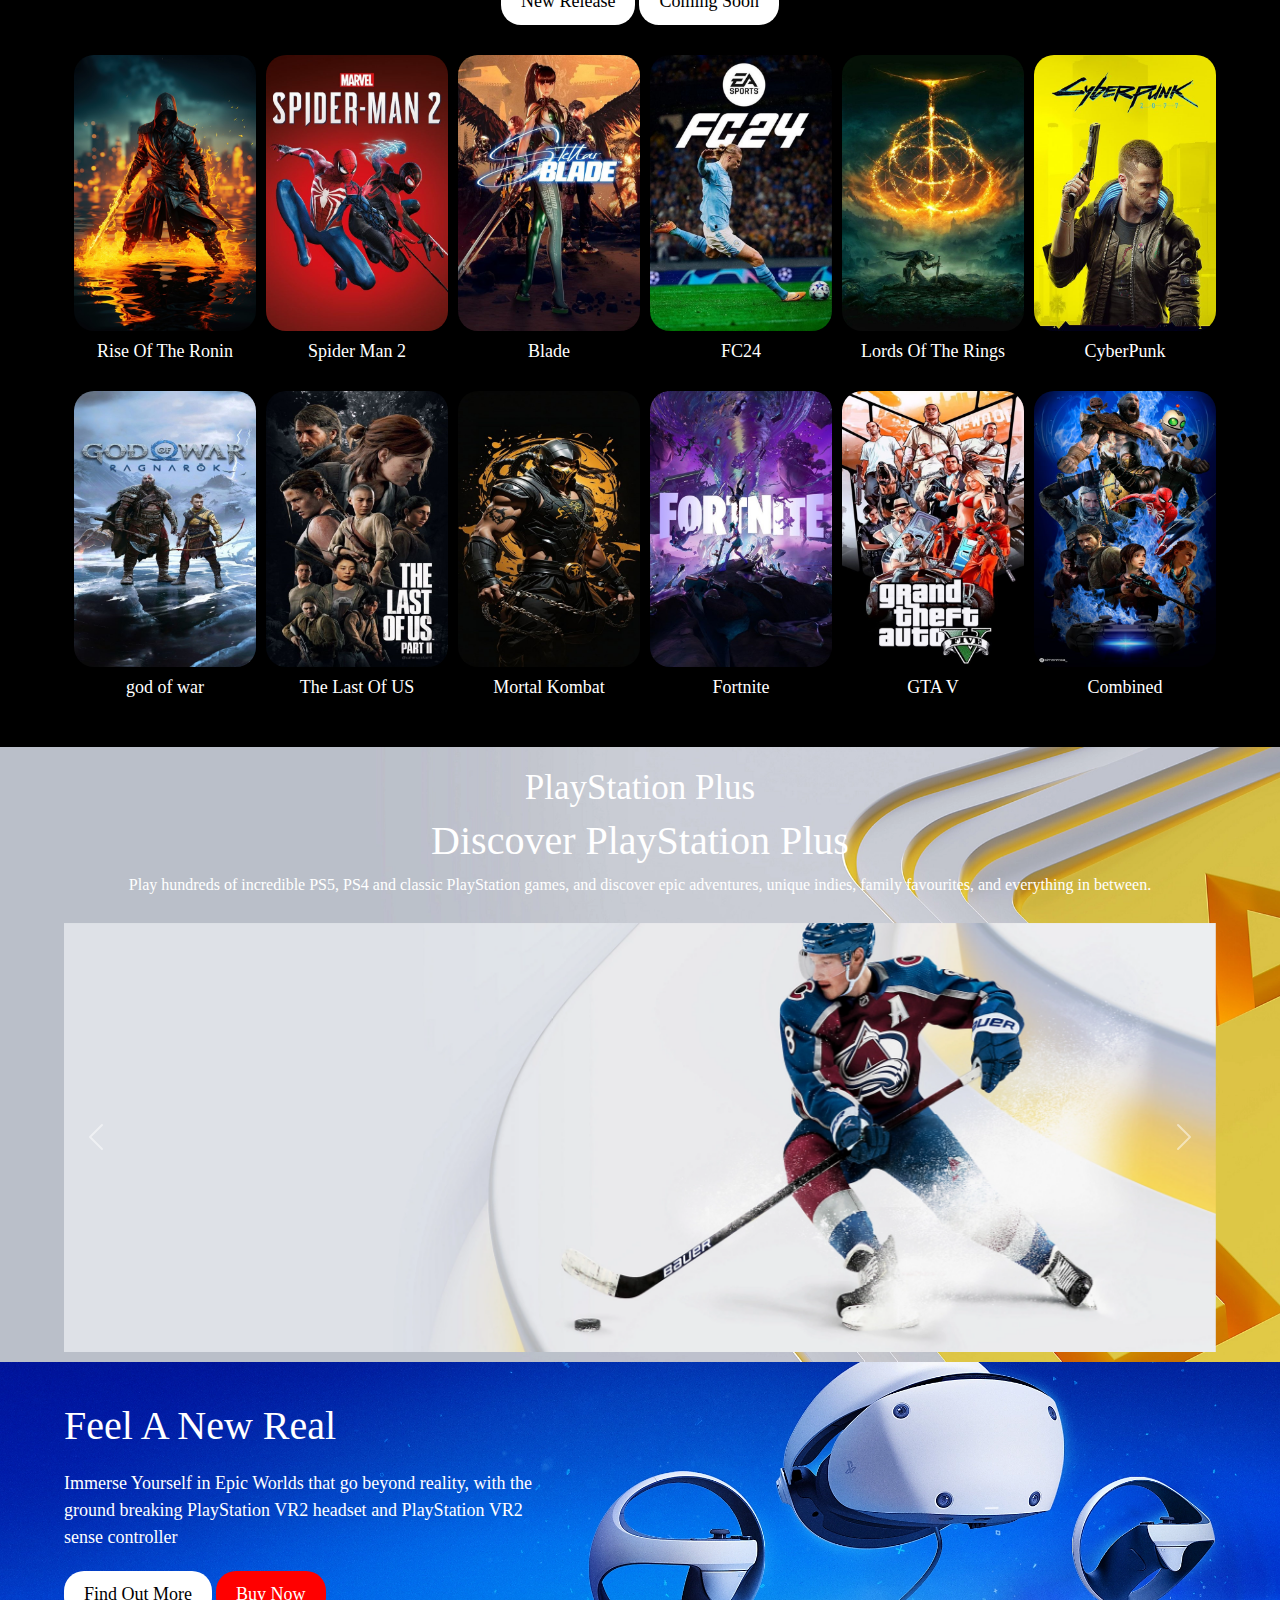
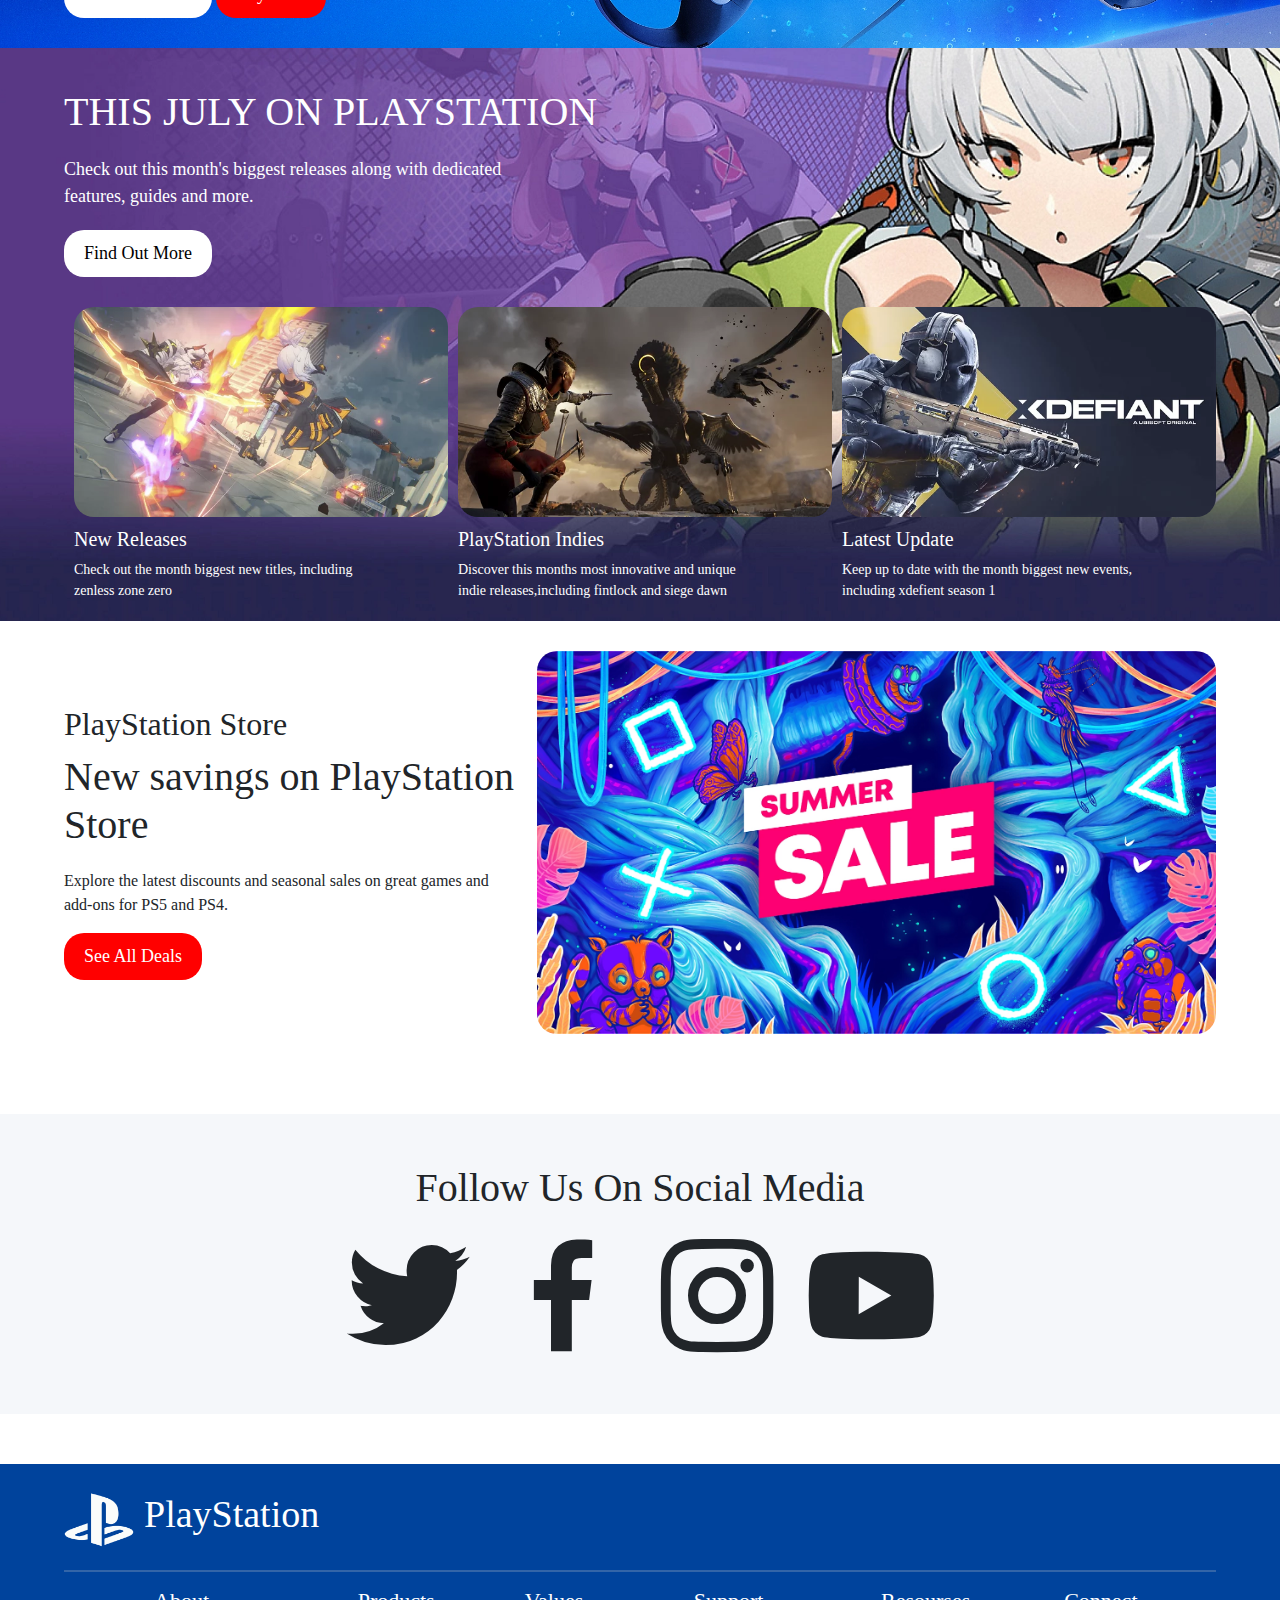
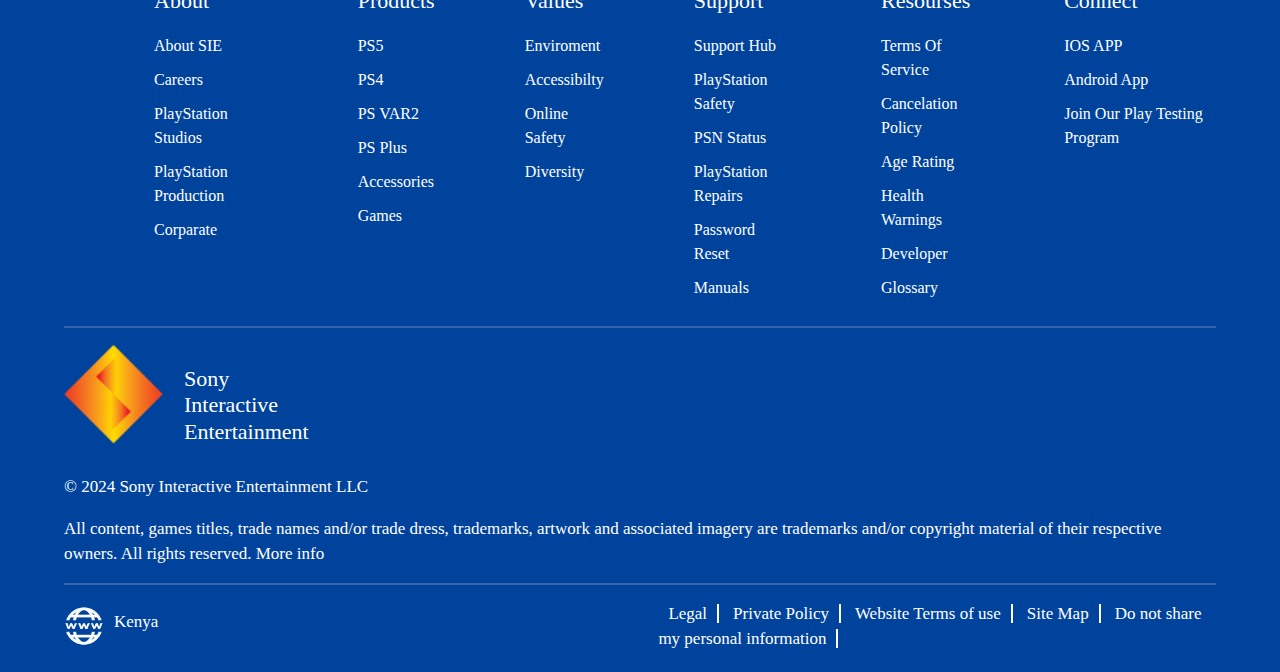
==== commit feed59e0: "saved changes" ====
--- a/index.html
+++ b/index.html
@@ -22,10 +22,10 @@
      <!-- ------------------------Nav------------------------- -->
     <div class="navo">
         <div class="logo">
-            <a href=""><img src="./images/logo.png" alt=""></a>
+            <a href="./index.html"><img src="./images/logo.png" alt=""></a>
         </div>
         <div class="links">
-            <a href="#">Games</a>
+            <a href="./games.html">Games</a>
             <a href="#">PS5</a>
             <a href="#">PS4</a>
             <a href="#">Services</a>
@@ -262,7 +262,7 @@
 
 
  <!-- ------------------------Feel------------------------- -->
-<div class="feel">
+<div class="feet">
     <h1>Feel A New Real</h1>
     <p>Immerse Yourself in Epic Worlds that go beyond reality, with the ground breaking PlayStation VR2 headset and PlayStation VR2 sense controller</p>
     <span><button>Find Out More</button></span>
--- a/style.css
+++ b/style.css
@@ -21,8 +21,9 @@
 .navo{
     display: flex;
     flex-wrap: wrap;
-    padding: 5px 5%;
+    padding: 0px 5%;
     align-items: center;
+    z-index: 900;
 }
 .navo .logo a img{
     width: 50px;
@@ -37,19 +38,19 @@
     font-weight: bold;
 }
 .navo .btn{
-    margin-left: 300px;
+    margin-left: 550px;
 }
 .navo .btn button{
     background: blue;
     color: white;
     border: 0;
     outline: 0;
-    padding: 5px 20px;
+    padding: 2px 20px;
     border-radius: 30px;
     font-size: 18px
 }
 .navo .search{
-    margin-left: 30px;
+    margin-left: 10px;
     font-size: 30px;
     margin-top: 10px;
 }
@@ -63,7 +64,7 @@
 .maino .slide-container{
     position: relative;
     width: 100%;
-    height: 500px;
+    height: 600px;
 }
 .maino .slide-container .slides{
     width: 100%;
@@ -75,6 +76,7 @@
     width: 100%;
     height: 100%;
     position: absolute;
+
 }
 .maino .slide-container .slides img:not(.active){
     top: 0;
@@ -105,7 +107,7 @@
 }
 .dot-container{
     position: absolute;
-    bottom: 5px;
+    bottom: 40px;
     z-index: 3;
     left: 50%;
     transform: translateX(-50%);
@@ -212,7 +214,6 @@
 }
 .carousel-inner .carousel-item .row img{
     width: 100%;
-    border: 1px solid  rgba(211, 211, 211, 1);
     border-radius: 20px;
     box-shadow: 5px 5px 15px 0px rgba(211, 211, 211, 1);
 }
@@ -274,7 +275,7 @@
 }
 
 /* <!-- ------------------------Feel------------------------- --> */
-.feel{
+.feet{
     background-image: url(./images/f1.png);
     background-size: cover;
     background-position: center;
@@ -282,17 +283,17 @@
     color: white;
     padding: 0 5%;
 }
-.feel h1{
+.feet h1{
     font-size: 40px;
     padding-top: 40px;
     margin-bottom: 20px;
 }
-.feel p{
+.feet p{
     width: 500px;
     margin-bottom: 20px;
     font-size: 18px;
 }
-.feel span button{
+.feet span button{
     border: 0;
     outline: 0;
     background: white;
@@ -302,7 +303,7 @@
     border-radius: 20px;
     margin-bottom: 30px;
 }
-.feel span .red{
+.feet span .red{
     background: red;
     color: white;
 }
@@ -434,14 +435,14 @@
     display: flex;
 }
 .footer .middle .mid{
-    margin-left: 80px;
+    margin-left: 90px;
 }
 .footer .middle .mid a{
     display: block;
     text-decoration: none;
     color: white;
     margin-bottom: 10px;
-    font-size: 13px;
+    font-size: 16px;
 }
 .footer .middle .mid h3{
     font-size: 22px;
@@ -461,10 +462,10 @@
 }
 .footer .second-last .right img{
     width: 50px;
-    margin-left: 750px;
+    margin-left: 1000px;
 }
 .footer .second-txt p{
-    font-size: 14px;
+    font-size: 17px;
 }
 .footer .last{
     display: flex;
@@ -475,10 +476,10 @@
     margin-right: 10px;
 }
 .footer .last .country h4{
-    font-size: 16px;
+    font-size: 17px;
 }
 .footer .last  .links{
-    margin-left: 380px;
+    margin-left: 500px;
 }
 .footer .last  .links a{
     text-decoration: none;
@@ -486,5 +487,216 @@
     border-right: 2px solid white;
     margin-left: 10px;
     padding-right: 10px;
-    font-size: 14px;
+    font-size: 17px;
+}
+
+
+
+
+
+
+
+
+
+
+
+/* <!-- -------------------------------games--------------------------- --> */
+.vid{
+    width: 100%;
+    height: 100vh;
+    display: flex;
+    flex-wrap: wrap;
+    align-items: center;
+    justify-content: center;
+    background: rgba(0, 0, 0, 0.267);
+    /* filter: blur(8px); */
+}
+.vid video{
+    top: 0;
+    left: 0;
+    width: 100%;
+    height: 100vh;
+    object-fit: cover;
+}
+/* <!-- -------------------------------stellar--------------------------- --> */
+.stellar{
+    width: 100%;
+    padding: 20px 5%;
+    margin-top: 20px;
+    margin-bottom: 20px;
+}
+.stellar h1{
+    text-align: center;
+    margin-top: 20px;
+    margin-bottom: 20px;
+    font-size: 40px;
+}
+.stellar img{
+    width: 100%;
+    border-radius: 40px;
+}
+.stellar .stel{
+    display: flex;
+    margin-top: 50px;
+}
+.stellar .stel .right video{
+    width: 100%;
+    border-radius: 20px;
+}
+.stellar .stel .left h2{
+    font-size: 40px;
+    margin-bottom: 20px;
+}
+.stellar .stel .left p{
+    font-size: 18px;
+    margin-bottom: 20px;
+    line-height: 1.5;
+}
+.stellar .stel .left button{
+    background: blue;
+    color: white;
+    padding: 10px 30px;
+    outline: 0;
+    border: 0;
+    border-radius: 30px;
+    font-size: 18px;
+    margin-top: 30px;
+}
+
+/* <!-- -------------------------------heldiver--------------------------- --> */
+.boss{
+    background: #0035dd;
+    padding: 20px 5%;
+    color: white;
+    border-top-left-radius: 40px;
+    border-top-right-radius: 40px;
+}
+.boss img{
+    width: 100%;
+    border-radius: 40px;
+}
+.boss .stel{
+    display: flex;
+    margin-top: 20px;
+}
+.boss .stel .left h2{
+    font-size: 40px;
+    margin-bottom: 20px;
+}
+.boss .stel .left p{
+    font-size: 18px;
+    margin-bottom: 20px;
+    line-height: 1.5;
+}
+.boss .stel .left button{
+    background: white;
+    color: black;
+    padding: 10px 30px;
+    outline: 0;
+    border: 0;
+    border-radius: 30px;
+    font-size: 18px;
+    margin-top: 30px;
+}
+.boss .stel .right video{
+    width: 100%;
+    border-radius: 20px;
+}
+
+/* <!-- -------------------------------feel--------------------------- -->   */
+
+.feel{
+    background: #010639;
+    padding: 20px 5%;
+    color: white;
+    display: flex;
+}
+.feel .left h2{
+    font-size: 40px;
+    margin-bottom: 20px;
+}
+.feel .left p{
+    font-size: 18px;
+    margin-bottom: 20px;
+    line-height: 1.5;
+}
+.feel .left button{
+    background: white;
+    color: black;
+    padding: 10px 30px;
+    outline: 0;
+    border: 0;
+    border-radius: 30px;
+    font-size: 18px;
+    margin-top: 30px;
+}
+.feel .right img{
+    width: 100%;
+}
+
+/* <!-- -------------------------------feel--------------------------- -->   */
+
+.fifa {
+    padding: 20px 5%;
+}
+.fifa img{
+    width: 100%;
+    border-radius: 40px;
+}
+.fifa .stel{
+    display: flex;
+    margin-top: 30px;
+}
+.fifa .stel h2{
+    font-size: 40px;
+}
+.fifa .stel .left p {
+    font-size: 18px;
+    margin-bottom: 20px;
+    line-height: 1.5;
+    margin-top: 30px;
+}
+.fifa .stel .left button{
+    background: blue;
+    color: white;
+    padding: 10px 30px;
+    outline: 0;
+    border: 0;
+    border-radius: 30px;
+    font-size: 18px;
+    margin-top: 30px;
+}
+.fifa .right video{
+    width: 100%;
+    border-radius: 20px;
+}
+
+/* <!-- -------------------------------fifa--------------------------- -->  */
+.cloud{
+    background: url(images/g8.png);
+    background-position: center;
+    background-size: cover;
+    background-repeat: no-repeat;
+    width: 100%;
+    color: white;
+    padding: 30px 5%;
+}
+.cloud h2{
+    font-size: 40px;
+}
+.cloud p{
+    margin-top: 30px;
+    font-size: 18px;
+    margin-bottom: 20px;
+    width: 700px;
+}
+.cloud button{
+    background: white;
+    color: black;
+    padding: 10px 30px;
+    outline: 0;
+    border: 0;
+    border-radius: 30px;
+    font-size: 18px;
+    margin-top: 30px;
 }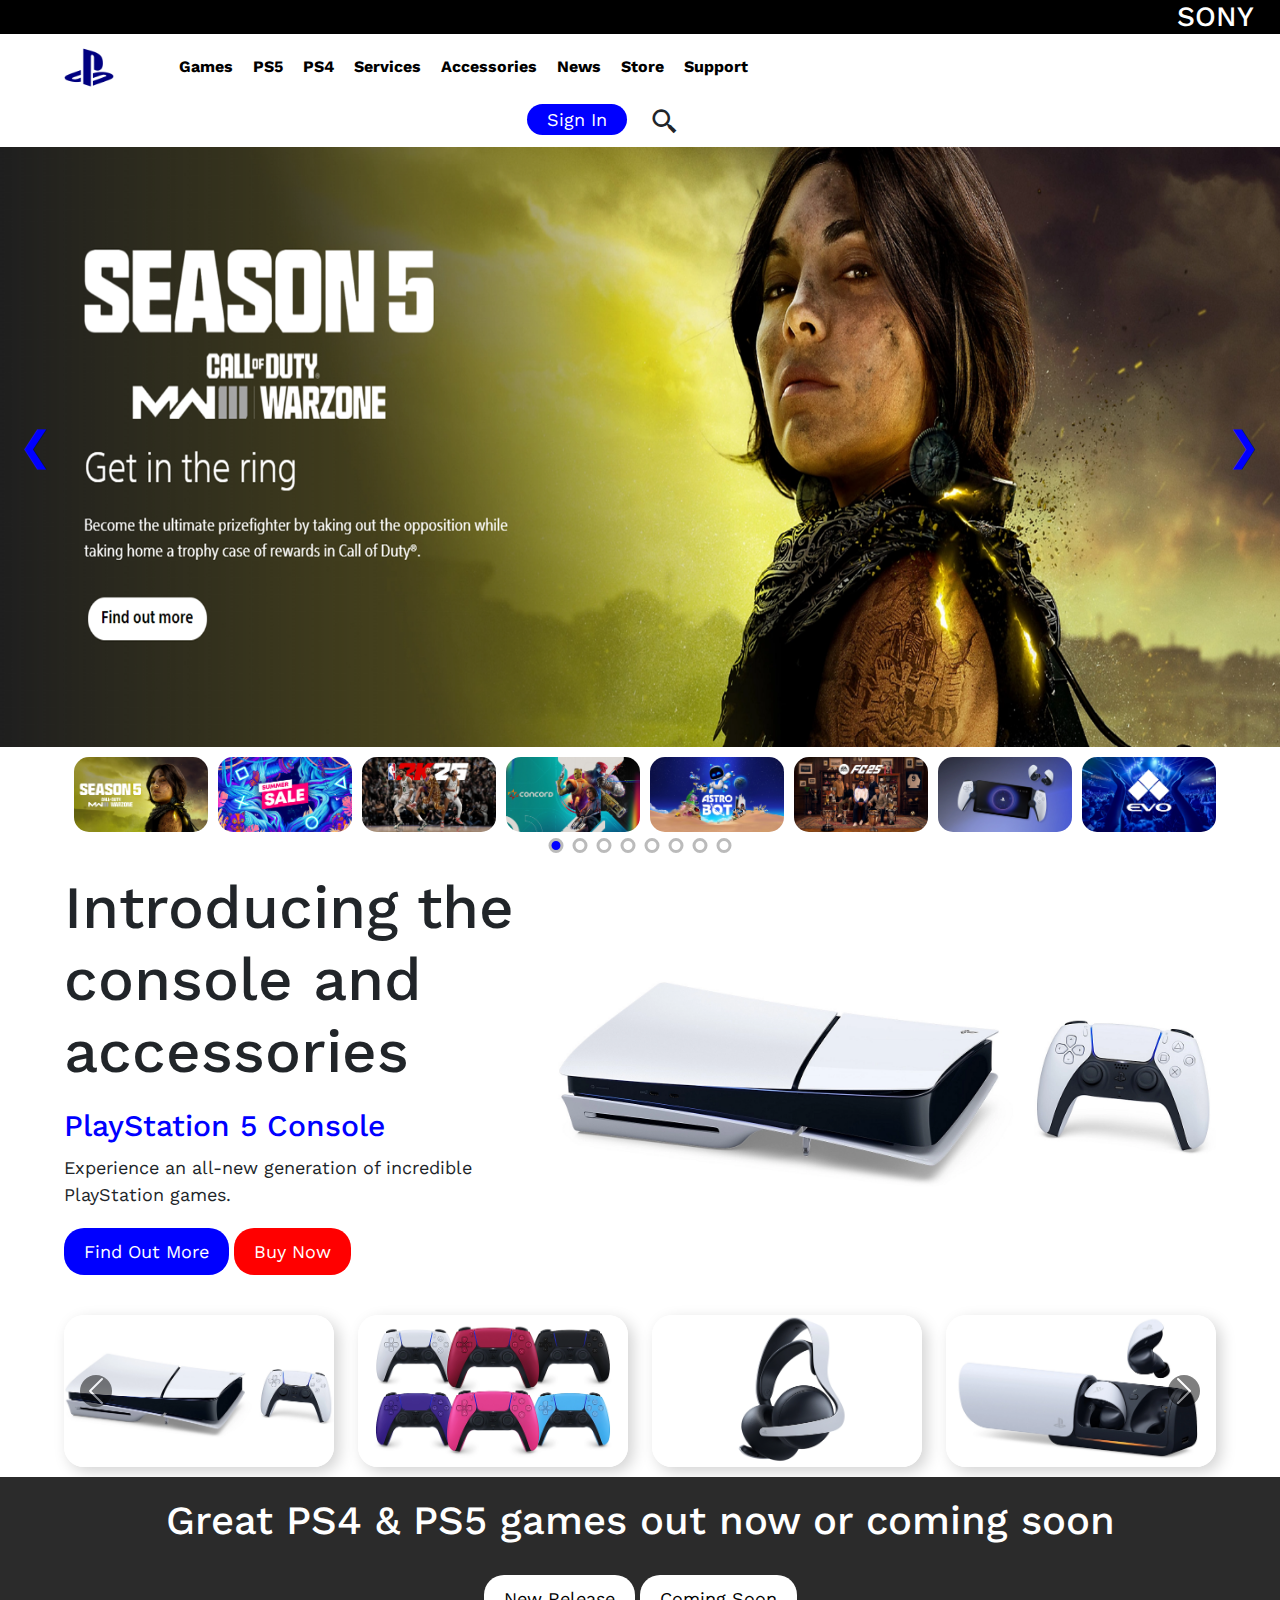
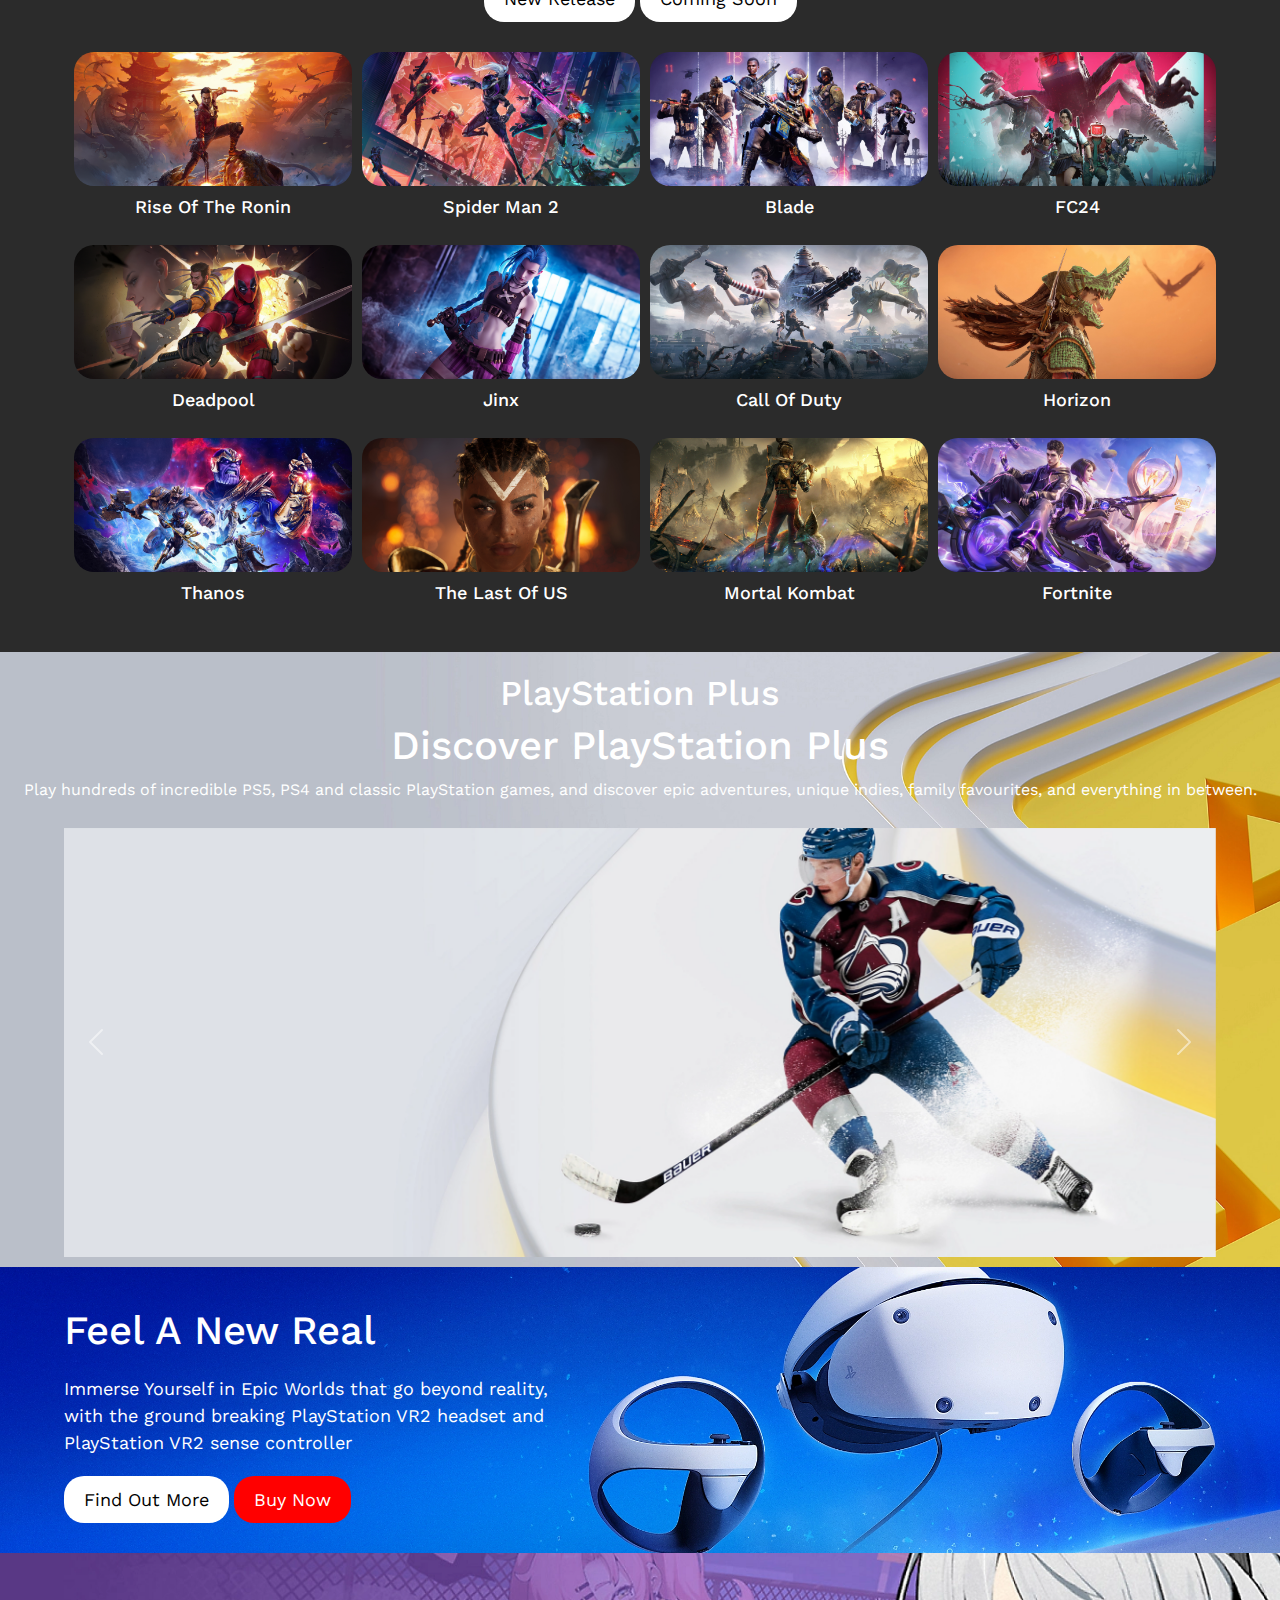
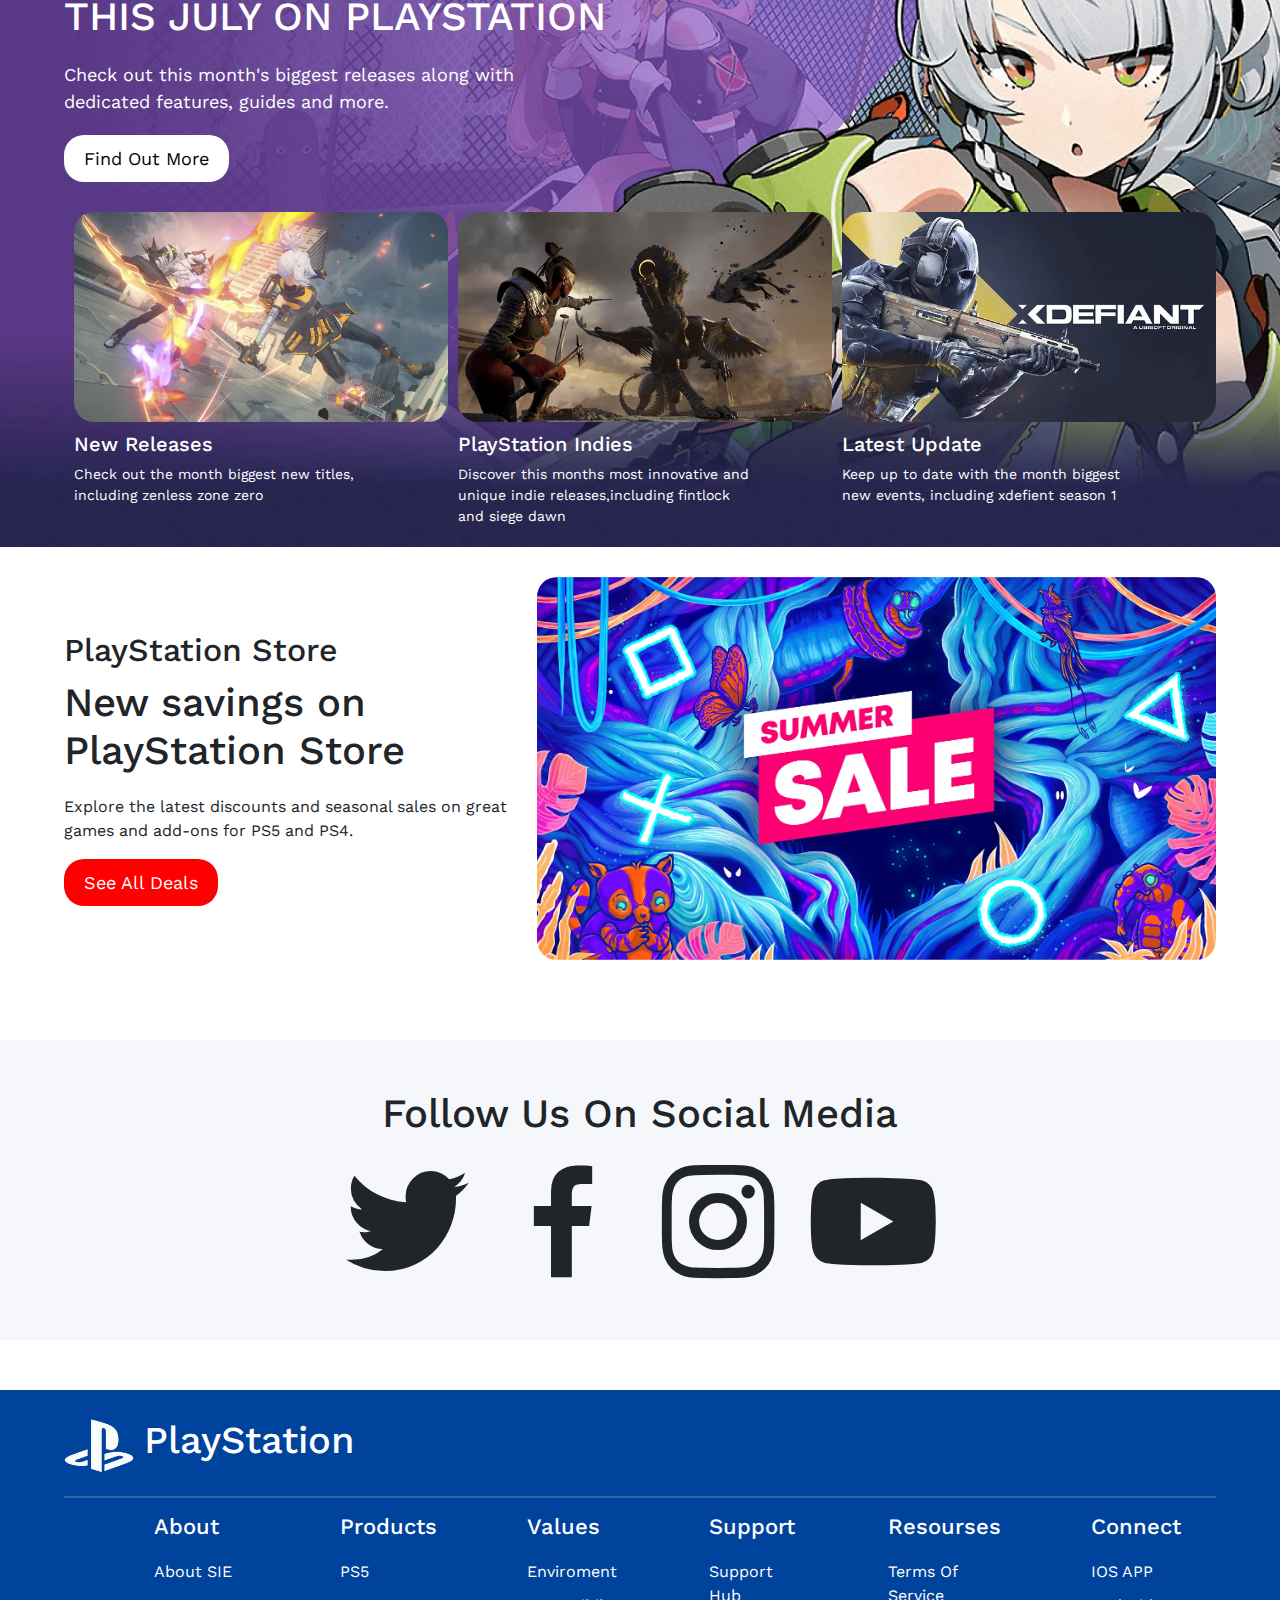
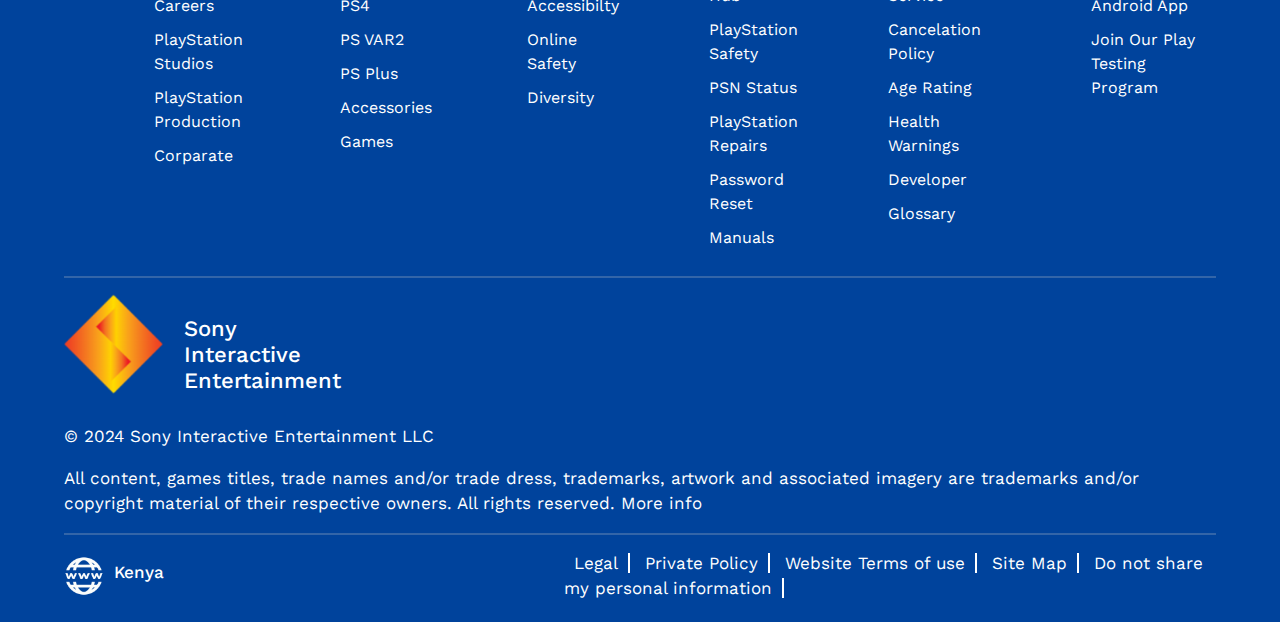
==== commit de2f0701: "finished games page" ====
--- a/index.html
+++ b/index.html
@@ -8,6 +8,12 @@
     <link href='https://unpkg.com/boxicons@2.1.4/css/boxicons.min.css' rel='stylesheet'>
     <link href="https://cdn.jsdelivr.net/npm/bootstrap@5.3.3/dist/css/bootstrap.min.css" rel="stylesheet" integrity="sha384-QWTKZyjpPEjISv5WaRU9OFeRpok6YctnYmDr5pNlyT2bRjXh0JMhjY6hW+ALEwIH" crossorigin="anonymous">
     <link rel="shortcut icon" href="./images/logowhite.png" type="image/x-icon">
+    <link rel="preconnect" href="https://fonts.googleapis.com" />
+    <link rel="preconnect" href="https://fonts.gstatic.com" crossorigin />
+    <link
+      href="https://fonts.googleapis.com/css2?family=Space+Mono:ital,wght@0,400;0,700;1,400;1,700&family=Work+Sans:ital,wght@0,100;0,200;0,300;0,400;0,500;0,600;0,700;0,800;0,900;1,100;1,200;1,300;1,400;1,500;1,600;1,700;1,800;1,900&display=swap"
+      rel="stylesheet"
+    />
 </head>
 <body>
 
@@ -43,37 +49,39 @@
     </div>
 
 
-   <!-- ------------------------Main------------------------- -->
-    <div class="maino">
-        <div class="slide-container" boxcontainigslides>
-            <div class="slides">
-                <img src="./images/s9.png" alt="" class="active" sliderimg>
-                <img src="./images/s2.png" alt="" sliderimg>
-                <img src="./images/s3.png" alt="" sliderimg>
-                <img src="./images/s1.png" alt="" sliderimg>
-                <img src="./images/s5.png" alt="" sliderimg>
-                <img src="./images/s6.png" alt="" sliderimg>
-                <img src="./images/s7.png" alt="" sliderimg>
-                <img src="./images/s8.png" alt="" sliderimg>
-            </div>
-
-            <div class="buttons">
-                <span class="next" slidenext>&#10095;</span>
-                <span class="prev" slideprev>&#10094;</span>
-            </div>
-        </div>
-
-        <div class="dot-container">
-            <div class="dot active" attr="0" slidedot onclick="switchImage(this)"></div>
-            <div class="dot" attr="1" slidedot onclick="switchImage(this)"></div>
-            <div class="dot" attr="2" slidedot onclick="switchImage(this)"></div>
-            <div class="dot" attr="3" slidedot onclick="switchImage(this)"></div>
-            <div class="dot" attr="4" slidedot onclick="switchImage(this)"></div>
-            <div class="dot" attr="5" slidedot onclick="switchImage(this)"></div>
-            <div class="dot" attr="6" slidedot onclick="switchImage(this)"></div>
-            <div class="dot" attr="7" slidedot onclick="switchImage(this)"></div>
-        </div>
-    </div>
+<!-- ------------------------Main------------------------- -->
+<div class="maino">
+  <div class="slide-container" boxcontainigslides>
+      <div class="slides">
+          <img src="./images/s9.png" alt="" class="active" sliderimg>
+          <img src="./images/s2.png" alt="" sliderimg>
+          <img src="./images/s3.png" alt="" sliderimg>
+          <img src="./images/s1.png" alt="" sliderimg>
+          <img src="./images/s5.png" alt="" sliderimg>
+          <img src="./images/s6.png" alt="" sliderimg>
+          <img src="./images/s7.png" alt="" sliderimg>
+          <img src="./images/s8.png" alt="" sliderimg>
+      </div>
+
+      <div class="buttons">
+        <span class="next" slidenext>&#10095;</span>
+        <span class="prev" slideprev>&#10094;</span>
+        
+      </div>
+  </div>
+
+  <div class="dot-container">
+      <div class="dot active" attr="0" slidedot onclick="switchImage(this)"></div>
+      <div class="dot" attr="1" slidedot onclick="switchImage(this)"></div>
+      <div class="dot" attr="2" slidedot onclick="switchImage(this)"></div>
+      <div class="dot" attr="3" slidedot onclick="switchImage(this)"></div>
+      <div class="dot" attr="4" slidedot onclick="switchImage(this)"></div>
+      <div class="dot" attr="5" slidedot onclick="switchImage(this)"></div>
+      <div class="dot" attr="6" slidedot onclick="switchImage(this)"></div>
+      <div class="dot" attr="7" slidedot onclick="switchImage(this)"></div>
+  </div>
+</div>
+
 
 
     <!-- ------------------------indicator------------------------- -->
@@ -173,57 +181,60 @@
 
     <div class="games">
         <div class="one">
-            <img src="./images/b1.jpg" alt="">
+            <img src="./images/k1.png" alt="">
             <h3>Rise Of The Ronin</h3>
         </div>
         <div class="one">
-            <img src="./images/b2.jpg" alt="">
+            <img src="./images/k2.png" alt="">
             <h3>Spider Man 2</h3>
         </div>
         <div class="one">
-            <img src="./images/b3.jpg" alt="">
+            <img src="./images/k3.png" alt="">
             <h3>Blade</h3>
         </div>
         <div class="one">
-            <img src="./images/b4.jpg" alt="">
+            <img src="./images/k4.jpg" alt="">
             <h3>FC24</h3>
         </div>
-        <div class="one">
-            <img src="./images/b5.jpg" alt="">
-            <h3>Lords Of The Rings</h3>
-        </div>
-        <div class="one">
-            <img src="./images/b13.png" alt="">
-            <h3>CyberPunk</h3>
-        </div>
     </div>
 
     <div class="games">
         <div class="one">
-            <img src="./images/b7.jpg" alt="">
-            <h3>god of war</h3>
-        </div>
-        <div class="one">
-            <img src="./images/b8.jpg" alt="">
-            <h3>The Last Of US</h3>
-        </div>
-        <div class="one">
-            <img src="./images/b9.jpg" alt="">
-            <h3>Mortal Kombat</h3>
-        </div>
-        <div class="one">
-            <img src="./images/b11.jpg" alt="">
-            <h3>Fortnite</h3>
-        </div>
-        <div class="one">
-            <img src="./images/b14.png" alt="">
-            <h3>GTA V</h3>
-        </div>
-        <div class="one">
-            <img src="./images/b15.png" alt="">
-            <h3>Combined</h3>
-        </div>
-    </div>
+            <img src="./images/k5.jpg" alt="">
+            <h3>Deadpool</h3>
+        </div>
+        <div class="one">
+            <img src="./images/k6.png" alt="">
+            <h3>Jinx</h3>
+        </div>
+        <div class="one">
+            <img src="./images/k7.jpg" alt="">
+            <h3>Call Of Duty</h3>
+        </div>
+        <div class="one">
+            <img src="./images/k8.png" alt="">
+            <h3>Horizon</h3>
+        </div>
+    </div>
+
+    <div class="games">
+      <div class="one">
+          <img src="./images/k9.jpg" alt="">
+          <h3>Thanos</h3>
+      </div>
+      <div class="one">
+          <img src="./images/k10.jpg" alt="">
+          <h3>The Last Of US</h3>
+      </div>
+      <div class="one">
+          <img src="./images/k11.png" alt="">
+          <h3>Mortal Kombat</h3>
+      </div>
+      <div class="one">
+          <img src="./images/k12.png" alt="">
+          <h3>Fortnite</h3>
+      </div>
+  </div>
 
   </div>
 
@@ -423,7 +434,7 @@
 
         </div>
 
-    <script src="script.js"></script>
     <script src="https://cdn.jsdelivr.net/npm/bootstrap@5.3.3/dist/js/bootstrap.bundle.min.js" integrity="sha384-YvpcrYf0tY3lHB60NNkmXc5s9fDVZLESaAA55NDzOxhy9GkcIdslK1eN7N6jIeHz" crossorigin="anonymous"></script>
+    <script src="./script.js"></script>
 </body>
 </html>--- a/style.css
+++ b/style.css
@@ -2,7 +2,7 @@
     margin: 0;
     padding: 0;
     box-sizing: border-box;
-    font-family: 'Times New Roman', Times, serif;
+    font-family: "Work Sans", sans-serif;
 }
 
 
@@ -38,7 +38,7 @@
     font-weight: bold;
 }
 .navo .btn{
-    margin-left: 550px;
+    margin-left: 450px;
 }
 .navo .btn button{
     background: blue;
@@ -55,34 +55,33 @@
     margin-top: 10px;
 }
 
-/* <!-- ------------------------Main------------------------- --> */
-.maino{
+/* ------------------------Main------------------------- */
+.maino {
     width: 100%;
     min-height: 100%;
     display: flex;
 }
-.maino .slide-container{
+.maino .slide-container {
     position: relative;
     width: 100%;
     height: 600px;
 }
-.maino .slide-container .slides{
+.maino .slide-container .slides {
     width: 100%;
     height: 100%;
     position: relative;
     overflow: hidden;
 }
-.maino .slide-container .slides img{
+.maino .slide-container .slides img {
     width: 100%;
     height: 100%;
     position: absolute;
-
-}
-.maino .slide-container .slides img:not(.active){
+}
+.maino .slide-container .slides img:not(.active) {
     top: 0;
     left: -100%;
 }
-.maino .slide-container .buttons span{
+.maino .slide-container .buttons span {
     top: 50%;
     transform: translateY(-50%);
     position: absolute;
@@ -95,24 +94,24 @@
     user-select: none;
     padding: 14px;
 }
-.next{
+.next {
     right: 5px;
 }
-.prev{
+.prev {
     left: 5px;
 }
-.next:hover, .prev:hover{
+.next:hover, .prev:hover {
     background: #3399FF;
     opacity: 0.8;
 }
-.dot-container{
+.dot-container {
     position: absolute;
     bottom: 40px;
     z-index: 3;
     left: 50%;
     transform: translateX(-50%);
 }
-.dot-container .dot{
+.dot-container .dot {
     width: 15px;
     height: 15px;
     margin: 0 2px;
@@ -121,42 +120,43 @@
     display: inline-block;
     transition: background 0.6s ease;
 }
-.dot-container .active{
+.dot-container .active {
     background: blue;
 }
 
-@keyframes next1{
-    from{
+@keyframes next1 {
+    from {
         left: 0%;
     }
-    to{
+    to {
         left: -100%;
     }
 }
-@keyframes next2{
-    from{
+@keyframes next2 {
+    from {
         left: 100%;
     }
-    to{
+    to {
         left: 0%;
     }
 }
-@keyframes prev1{
-    from{
+@keyframes prev1 {
+    from {
         left: 0%;
     }
-    to{
+    to {
         left: 100%;
     }
 }
-@keyframes prev2{
-    from{
+@keyframes prev2 {
+    from {
         left: -100%;
     }
-    to{
+    to {
         left: 0%;
     }
 }
+
 
 /* <!-- ------------------------indicator------------------------- --> */
 .indicators{
@@ -220,7 +220,7 @@
 
 /* <!-- ------------------------great------------------------- --> */
 .great{
-    background: black;
+    background: #2b2b2b;
     padding: 20px 5%;
     color: white;
     text-align: center;
@@ -479,7 +479,7 @@
     font-size: 17px;
 }
 .footer .last  .links{
-    margin-left: 500px;
+    margin-left: 400px;
 }
 .footer .last  .links a{
     text-decoration: none;
@@ -603,6 +603,114 @@
     border-radius: 20px;
 }
 
+/* ----------------------------explore-------------------------- */
+.explore {
+    background: #0035dd;
+    padding: 20px 5%;
+    color: white;
+}
+.explore .explore-cont {
+    width: 100%;
+    height: 450px;
+    position: relative;
+}
+.explore .explore-cont .exploring {
+    width: 100%;
+    height: 100%;
+    position: relative;
+    overflow: hidden;
+}
+.explore .explore-cont .exploring .explore-content {
+    position: absolute;
+    width: 100%;
+    height: 100%;
+}
+.explore .explore-cont .exploring .explore-content:not(.explorings) {
+    top: 0%;
+    left: -100%;
+}
+.explore .explore-cont .exploring .explore-content .dove {
+    display: flex;
+}
+.explore .explore-cont .exploring .explore-content .dove .dive {
+    margin-left: 10px;
+}
+.explore .explore-cont .exploring .explore-content .dove .dive img {
+    width: 100%;
+    height: 100%;
+    border-radius: 20px;
+}
+.explore .explore-btn span {
+    position: absolute;
+    top: 50%;
+    transform: translateY(-50%);
+    font-size: 40px;
+    background: black;
+    color: white;
+    padding: 14px;
+    border-radius: 50%;
+    z-index: 1;
+    user-select: none;
+    transition: background 0.6s ease;
+    cursor: pointer;
+}
+.explore .explore-btn .nexto {
+    right: 20px;
+}
+.explore .explore-btn .prevo {
+    left: 20px;
+}
+
+@keyframes nex1 {
+    from {
+        left: 0%;
+    }
+    to {
+        left: -100%;
+    }
+}
+@keyframes nex2 {
+    from {
+        left: 100%;
+    }
+    to {
+        left: 0%;
+    }
+}
+@keyframes pre1 {
+    from {
+        left: 0%;
+    }
+    to {
+        left: 100%;
+    }
+}
+@keyframes pre2 {
+    from {
+        left: -100%;
+    }
+    to {
+        left: 0%;
+    }
+}
+
+
+/* <!-- ----------------------------gaming-------------------------- --> */
+.gaming{
+    padding: 50px 5%;
+    display: flex;
+    background: #0035dd;
+}
+.gaming .gam{
+    margin-left: 20px;
+}
+.gaming .gam img{
+    width: 100%;
+    border-radius: 20px;
+    cursor: pointer;
+}
+
+
 /* <!-- -------------------------------feel--------------------------- -->   */
 
 .feel{
@@ -671,7 +779,41 @@
     border-radius: 20px;
 }
 
-/* <!-- -------------------------------fifa--------------------------- -->  */
+
+
+/* <!-- ------------------------------------free----------------------- --> */
+
+.for{
+    padding: 60px 5%;
+    background: #2b2b2b;
+    color: white;
+    text-align: center;
+}
+.for h1{
+    /* text-align: center; */
+    color: white;
+    font-weight: 600;
+    font-size: 60px;
+    margin-bottom: 40px;
+}
+.for  .tip{
+    display: flex;
+}
+.for  .tip .to{
+    margin-left: 20px;
+}
+.for  .tip .to img{
+    width: 100%;
+    border-radius: 20px;
+    /* box-shadow: 5px 5px 15px 0px #3b3b3b; */
+}
+.for .tip .to  h3{
+    font-size: 18px;
+    margin-top: 10px;
+    margin-bottom: 10px;
+}
+/* <!-- -------------------------------fifa--------------------------- --> 
+ */
 .cloud{
     background: url(images/g8.png);
     background-position: center;
@@ -699,4 +841,252 @@
     border-radius: 30px;
     font-size: 18px;
     margin-top: 30px;
+}
+
+/* <!-- -------------------------------vr---------------------------  --> */
+.vre{
+    background: #1ec2fa;
+    padding: 30px 5%;
+    color: black;
+
+}
+.vre button{
+    margin-left: 550px;
+    outline: 0;
+    border: 0;
+    padding: 10px 20px;
+    background: #1489f3;
+    color: white;
+    border-radius: 20px;
+    font-size: 18px;
+    font-weight: 600;
+    margin-top: 40px;
+    margin-bottom: 40px;
+}
+.vre img{
+    width: 100%;
+}
+.vre h1{
+    font-size: 60px;
+    font-weight: 600;
+    text-align: center;
+}
+.vre  p{
+    text-align: center;
+}
+.vre .ps4 {
+    display: flex;
+}
+.vre .ps4 .blood {
+    margin-left: 20px;
+    margin-top: 20px;
+
+}
+.vre .ps4 .blood img{
+    width: 100%;
+    border-radius: 20px;
+}
+.vre .ps4 .blood h2{
+    text-align: center;
+    margin-top: 20px;
+}
+.vre .ps4 .blood p{
+    text-align: center;
+    line-height: 2;
+    margin-top: 40px;
+}
+.vre .ps4 .blood button{
+    outline: 0;
+    border: 0;
+    padding: 10px 20px;
+    background: #1489f3;
+    color: white;
+    margin-left: 80px;
+    border-radius: 20px;
+    font-size: 18px;
+    font-weight: 600;
+}
+
+/* <!-- -------------------------------Upcomming---------------------------  --> */
+.upcoming{
+    background: url(./images/l1.png);
+    background-position: center;
+    background-size: cover;
+    background-repeat: no-repeat;
+    padding: 10px 5%;
+    display: flex;
+    align-items: center;
+    color: white;
+}
+.upcoming .left h1{
+    font-size: 50px;
+}
+.upcoming .left p{
+    line-height: 2;
+    font-size: 20px;
+}
+.upcoming .left button{
+    outline: 0;
+    border: 0;
+    padding: 10px 20px;
+    background: white;
+    color: black;
+    border-radius: 20px;
+    font-size: 18px;
+    font-weight: 600;
+    margin-top: 20px;
+}
+.upcoming .right img{
+    width: 100%;
+}
+
+/* <!-- -------------------------------alive---------------------------  --> */
+.alive{
+    background: url(./images/m1.png);
+    background-position: center;
+    background-size: cover;
+    background-repeat: no-repeat;
+    padding: 60px 15%;
+    color: white;
+}
+.alive .in{
+    background: #091d90;
+    backdrop-filter: blur(30px);
+    border-radius: 20px;
+    width: 500px;
+    padding: 30px;
+}
+.alive .in h1{
+    text-align: center;
+    padding-bottom: 30px;
+}
+.alive .in .bit{
+    display: flex;
+    margin-bottom: 20px;
+}
+.alive .in .bit .left img{
+    width: 100px;
+}
+
+.alive .in .bit .right p{
+    width: 300px;
+    line-height: 2;
+    font-size: 18px;
+}
+
+
+/* <!-- ------------------------like------------------------- --> */
+.like{
+    background: #ececec;
+    padding: 30px 10%;
+}
+.like video{
+    width: 850px;
+    border-radius: 40px;
+    margin-left: 190px;
+}
+.like h1{
+    text-align: center;
+    font-weight: 600;
+    margin-top: 40px;
+    margin-bottom: 40px;
+}
+.like .trigger{
+    display: flex;
+}
+.like .trigger .left img{
+    width: 100%;
+}
+.like .trigger .left{
+    text-align: center;
+    flex-basis: 49%;
+}
+.like .trigger .left h2{
+    margin-top: 30px;
+    margin-bottom: 30px;
+}
+.like .trigger .right h2{
+    margin-top: 30px;
+    margin-bottom: 30px;
+}
+.like .trigger .left p{
+    line-height: 2;
+}
+.like .trigger .left button{
+    outline: 0;
+    border: 0;
+    padding: 10px 20px;
+    background: #1489f3;
+    color: white;
+    border-radius: 20px;
+    font-size: 18px;
+    font-weight: 600;
+    margin-bottom: 20px;
+}
+.like .trigger .right button{
+    outline: 0;
+    border: 0;
+    padding: 10px 20px;
+    background: #1489f3;
+    color: white;
+    border-radius: 20px;
+    font-size: 18px;
+    font-weight: 600;
+    margin-bottom: 20px;
+}
+.like .trigger .right p{
+    line-height: 2;
+}
+.like .trigger .right img{
+    width: 100%;
+}
+.like .trigger .right{
+    text-align: center;
+    flex-basis: 49%;
+}
+
+/* <!-- ------------------------portal------------------------- --> */
+.portal{
+    display: flex;
+    padding: 30px 8%;
+    align-items: center;
+}
+.portal .right img{
+    width: 100%;
+}
+.portal .left h1{
+    font-size: 50px;
+    margin-bottom: 30px;
+}
+.portal .left p{
+    line-height: 2;
+    font-size: 18px;
+    margin-bottom: 30px;
+}
+.portal .left button{
+    outline: 0;
+    border: 0;
+    padding: 10px 20px;
+    background: #1489f3;
+    color: white;
+    border-radius: 20px;
+    font-size: 18px;
+    font-weight: 600;
+    margin-bottom: 20px;
+}
+
+/* <!-- ------------------------marvel------------------------- --> */
+.marvel{
+    background: #f5f7fa;
+    text-align: center;
+    align-items: center;
+    justify-content: center;
+    padding: 30px 15%;
+}
+.marvel img{
+    width: 150px;
+    margin-bottom: 20px;
+}
+.marvel .lower{
+    margin-bottom: 60px;
 }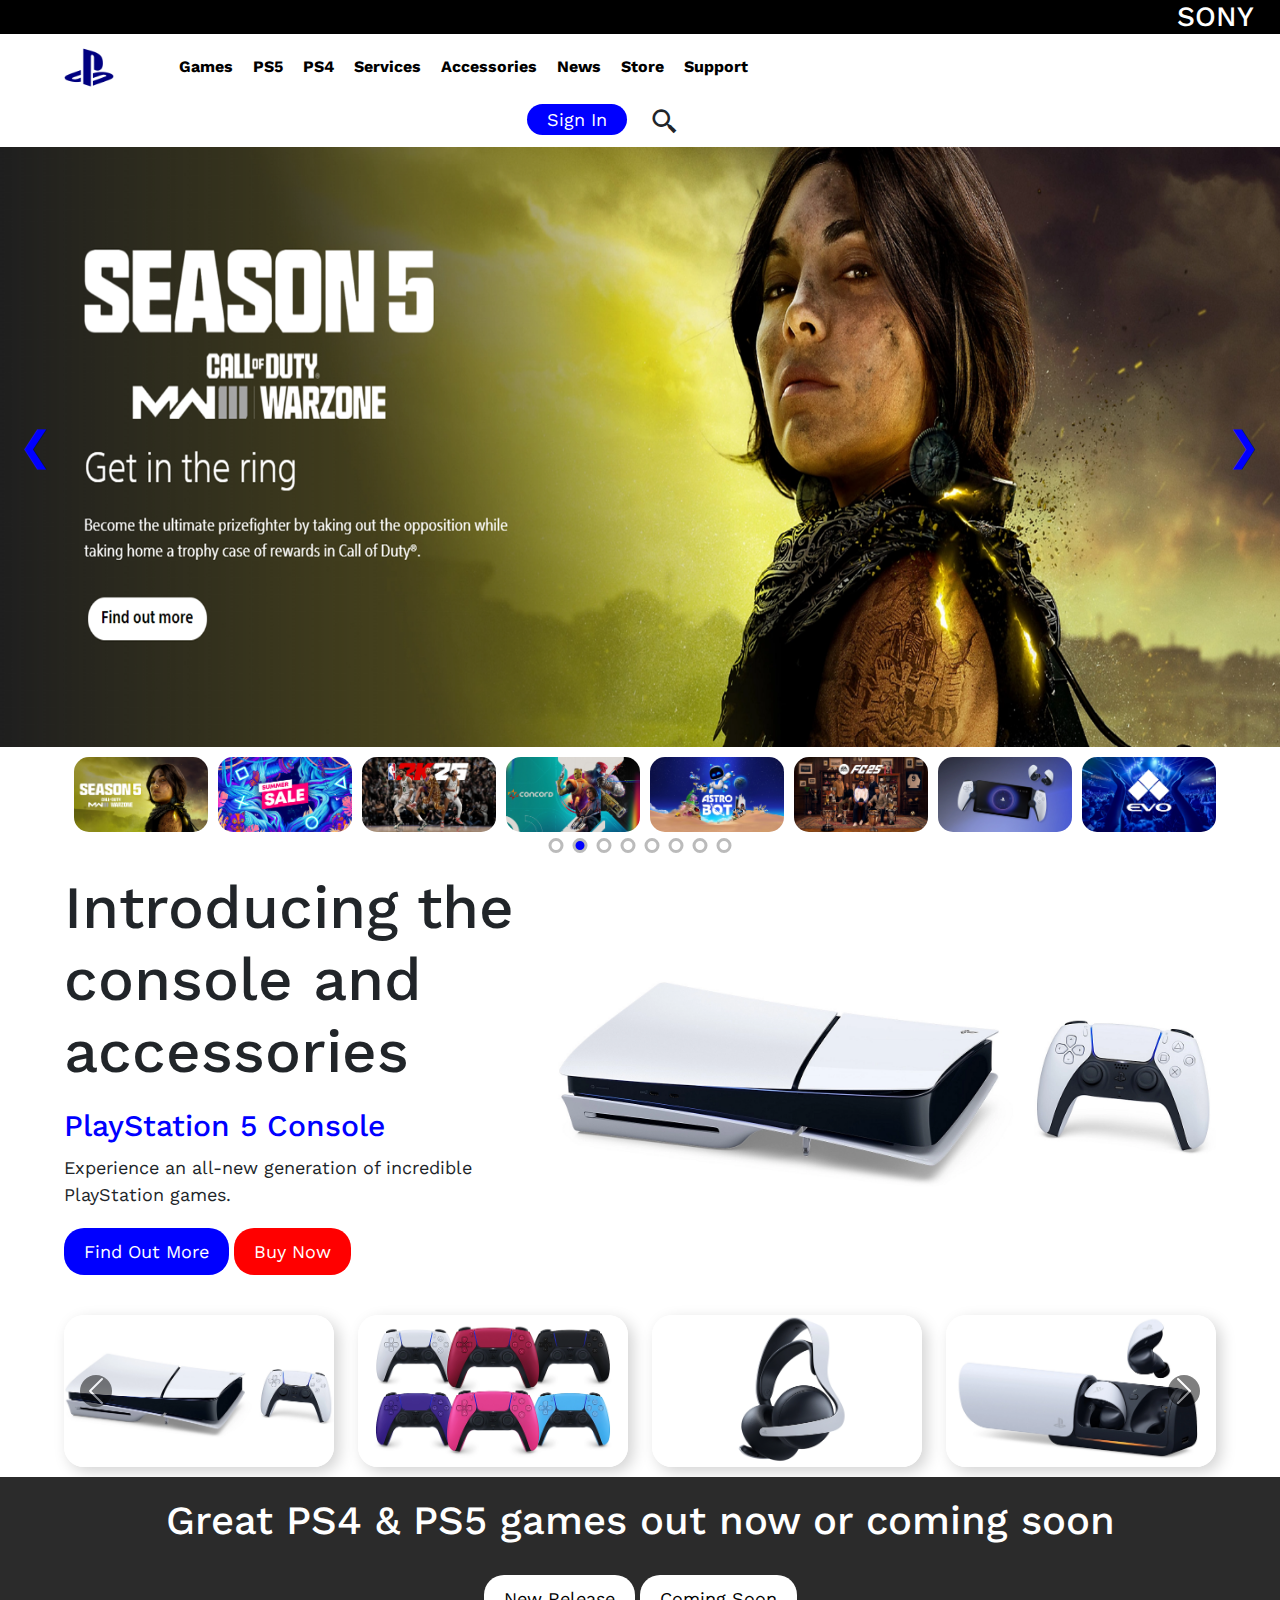
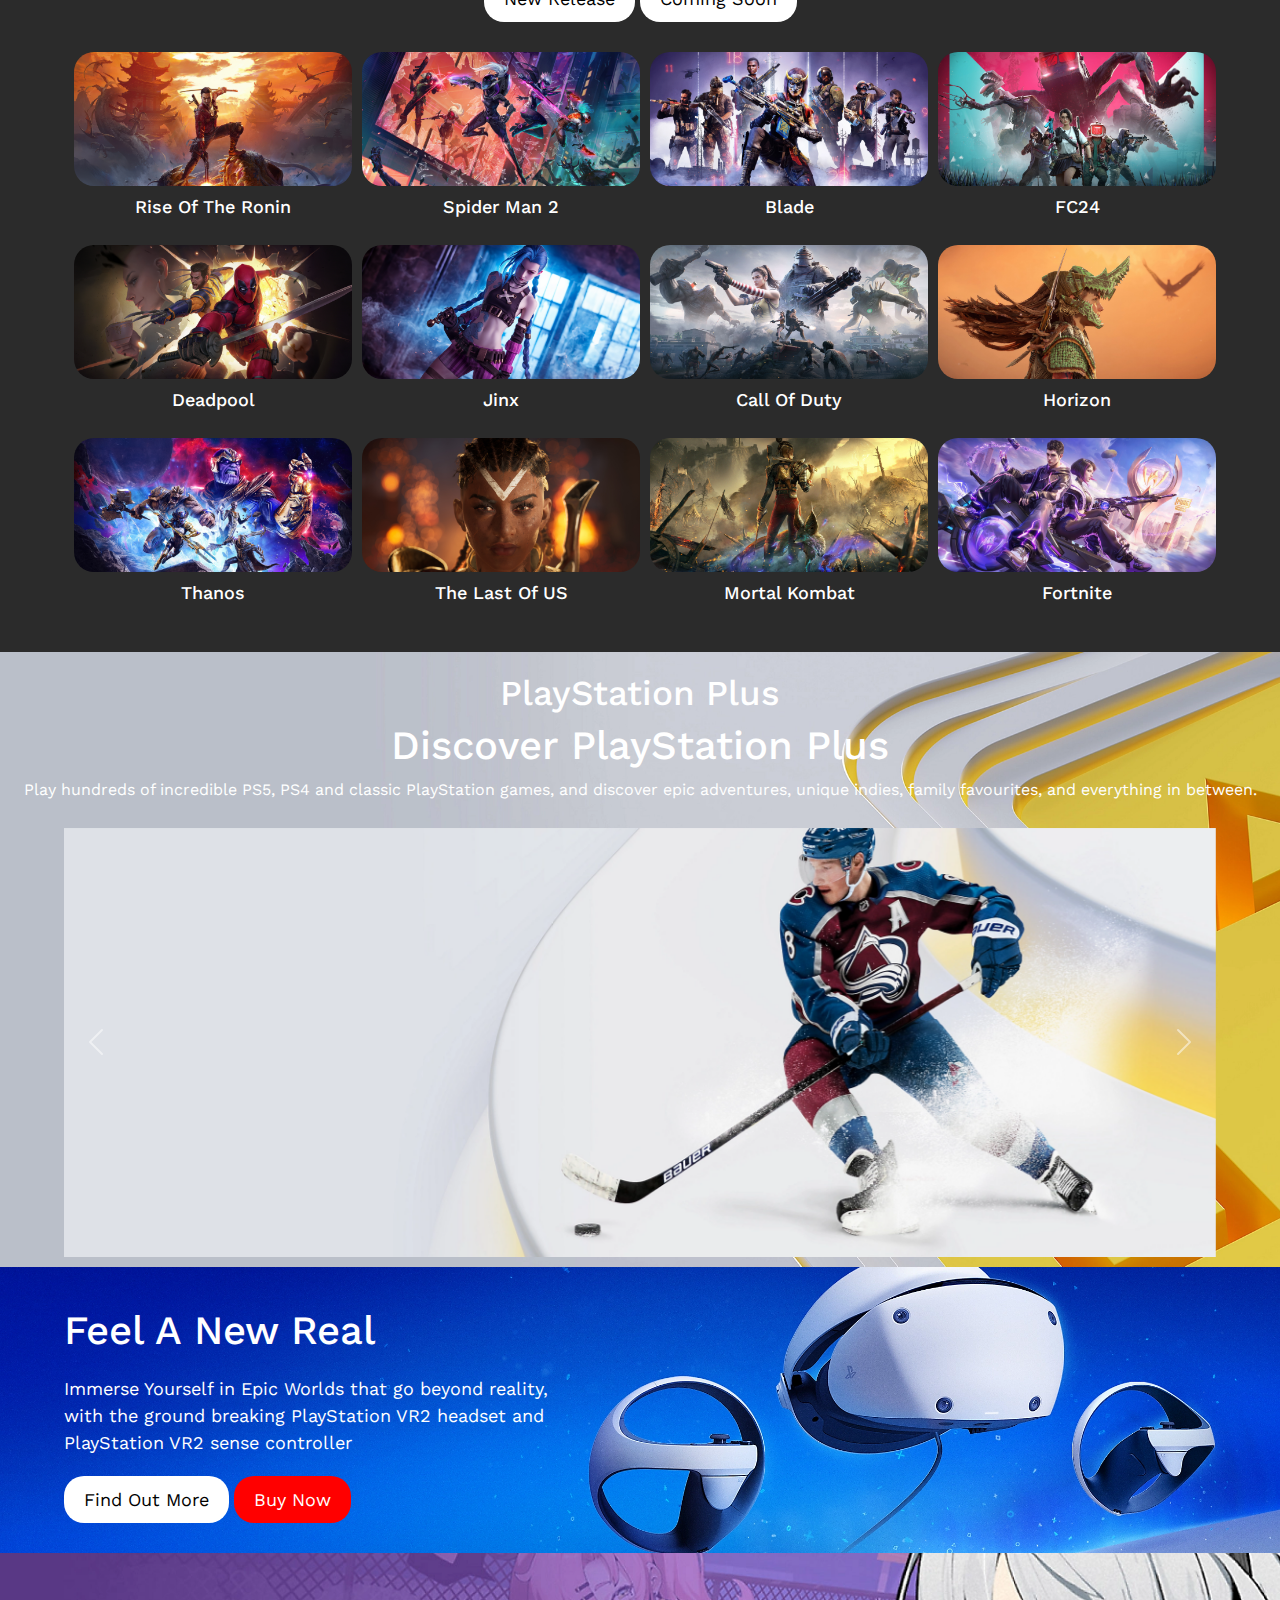
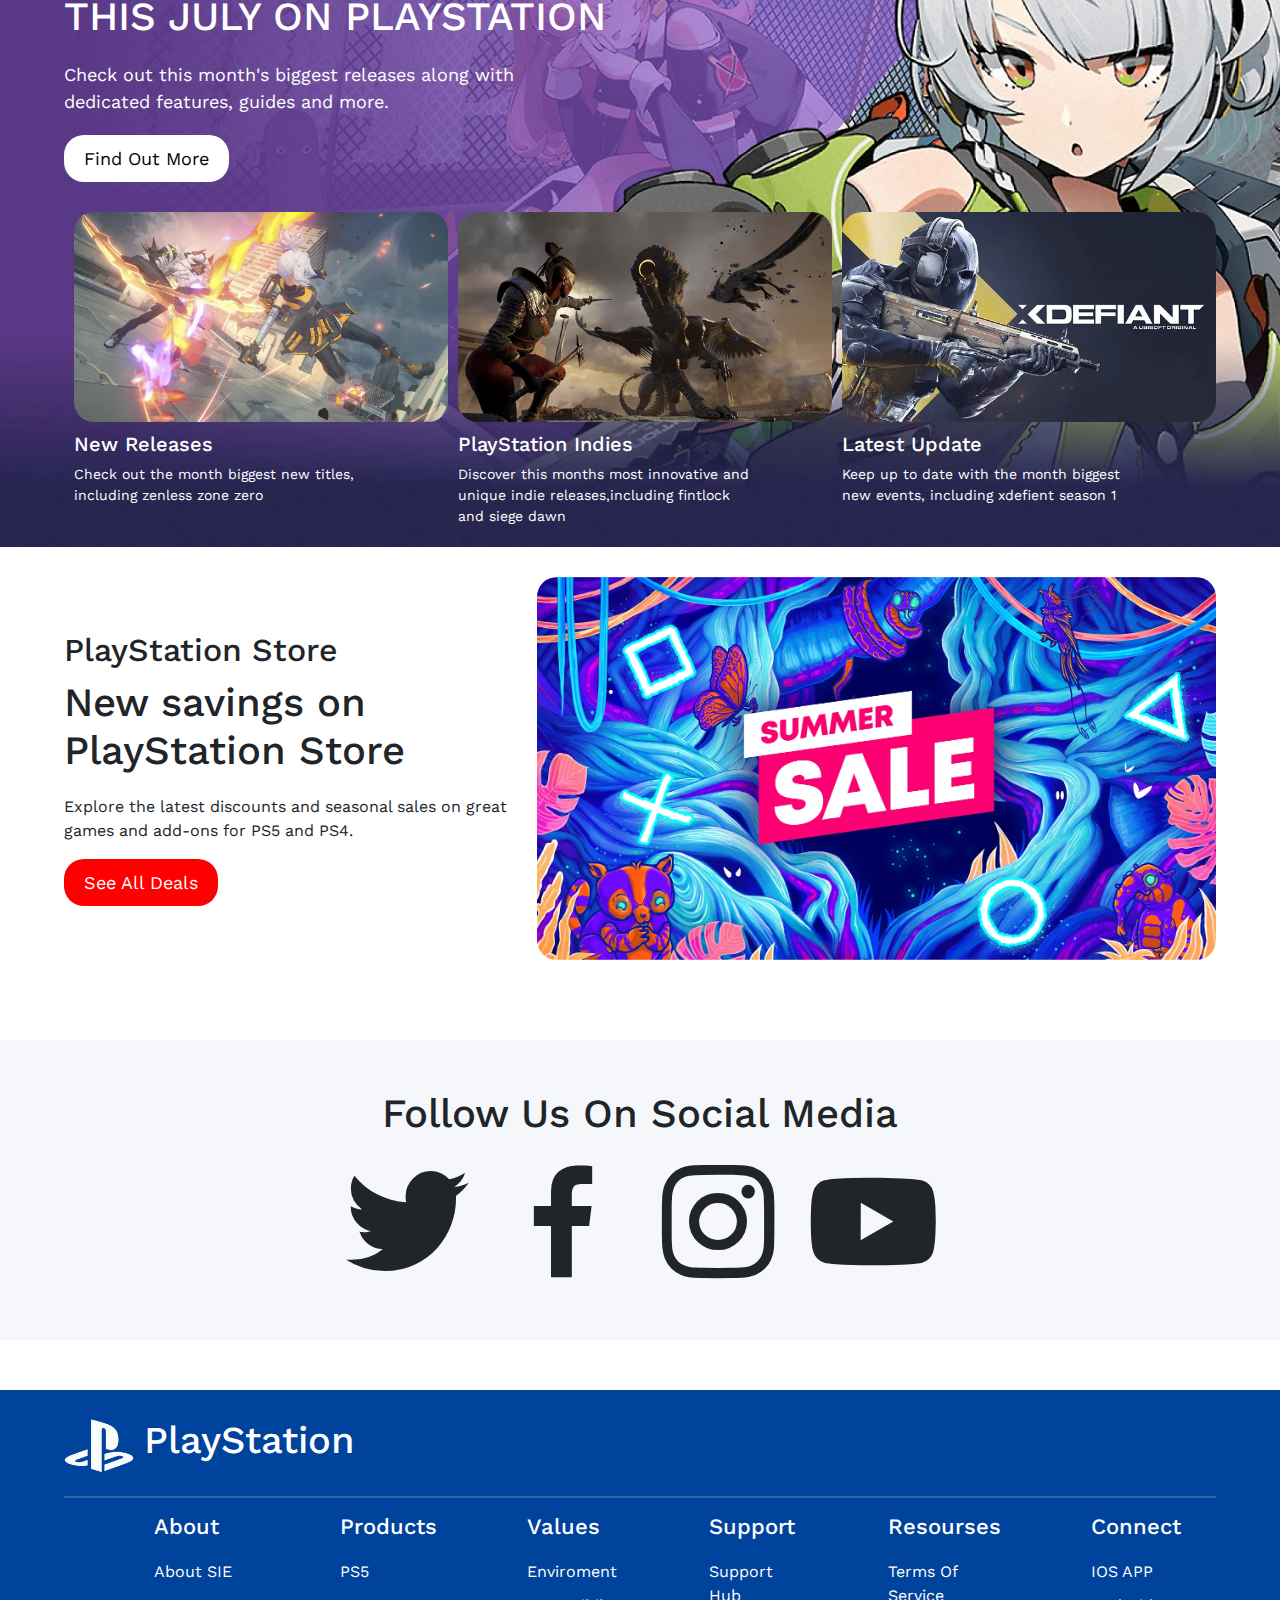
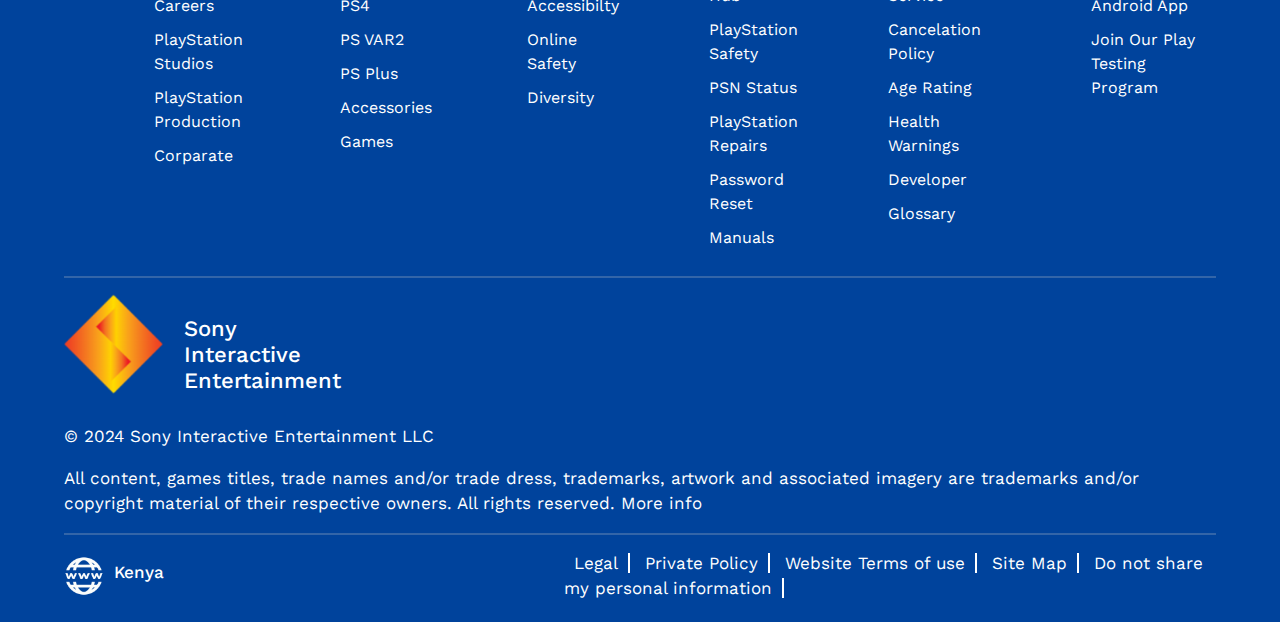
==== commit dcdc22ae: "made changes ps5.html" ====
--- a/index.html
+++ b/index.html
@@ -32,7 +32,7 @@
         </div>
         <div class="links">
             <a href="./games.html">Games</a>
-            <a href="#">PS5</a>
+            <a href="./ps5.html">PS5</a>
             <a href="#">PS4</a>
             <a href="#">Services</a>
             <a href="#">Accessories</a>
--- a/style.css
+++ b/style.css
@@ -1089,4 +1089,177 @@
 }
 .marvel .lower{
     margin-bottom: 60px;
+}
+
+
+
+
+
+
+/* <!-- ------------------------------------ps5------------------------------- --> */
+.never{
+    padding: 30px 5%;
+    text-align: center;
+}
+.never h1{
+    font-size: 60px;
+    font-weight: 600;
+    margin-bottom: 40px;
+}
+.never p{
+    font-size: 18px;
+    line-height: 2;
+    font-weight: 600;
+    margin-bottom: 40px;
+}
+.never .stuning{
+    display: flex;
+    background: url(./images/v1.webp);
+    background-position: center;
+    background-size: cover;
+    background-repeat: no-repeat;
+    align-items: center;
+    border-radius: 20px;
+}
+.never .stuning .left{
+    flex-basis: 49%;
+    text-align: center;
+}
+.never .stuning .left img{
+    width: 100px;
+}
+.never .stuning .left h2{
+    font-size: 30px;
+}
+.never .stuning .left .reduce{
+    width: 500px;
+    margin-left: 100px;
+}
+.never .stuning .left h5{
+    color: blue;
+}
+.never .stuning .right img{
+    width: 100%;
+    border-top-right-radius: 20px;
+    border-bottom-right-radius: 20px;
+}
+.never .stuning .right{
+    flex-basis: 49%;
+}
+
+
+
+/* <!-- ----------------------------lighting------------------------------- -->  */
+.lighting{
+    padding: 30px 5%;
+    display: flex;
+}
+.lighting .left .opt{
+    width: 80px;
+}
+.lighting .left{
+    background: #e6e9f2;
+    margin-right: 30px;
+    border-radius: 20px;
+    text-align: center;
+}
+.lighting .left img{
+    width: 100%;
+    border-top-left-radius: 20px;
+    border-top-right-radius: 20px;
+}
+.lighting .left h1{
+    font-weight: 600;
+    margin-bottom: 30px;
+}
+.lighting .left p{
+    line-height: 2;
+    font-size: 18px;
+}
+.lighting .left h5{
+    color: #0035dd;
+    margin-bottom: 30px;
+}
+.lighting .right{
+    background: #e6e9f2;
+    border-radius: 20px;
+    text-align: center;
+}
+.lighting .right img{
+    width: 100%;
+    border-top-left-radius: 20px;
+    border-top-right-radius: 20px;
+}
+.lighting .right .opt{
+    width: 80px;
+}
+.lighting .right h1{
+    font-weight: 600;
+    margin-bottom: 30px;
+}
+.lighting .right p{
+    line-height: 2;
+    font-weight: 18px;
+}
+.lighting .right h5{
+    color: #0035dd;
+    margin-bottom: 30px;
+}
+
+/* <!-- ----------------------------the------------------------------- -->  */
+.the{
+    padding: 30px 5%;
+    background: #0035dd;
+    text-align: center;
+    color: white;
+}
+.the h2{
+    font-weight: 600;
+    margin-bottom: 30px;
+}
+.the  p{
+    font-size: 18px;
+    margin-bottom: 30px;
+}
+.the .in{
+    display: flex;
+}
+.the button{
+    outline: 0;
+    border: 0;
+    padding: 10px 20px;
+    background: white;
+    color: black;
+    border-radius: 20px;
+    font-size: 18px;
+    font-weight: 600;
+    margin-bottom: 20px;
+}
+.the .in .out{
+    margin-left: 20px;
+    text-align: center;
+    color: white;
+}
+.the .in .out img{
+    width: 100%;
+    margin-bottom: 30px;
+}
+.the .in .out h3{
+    font-weight: 600;
+    margin-bottom: 40px;
+}
+.the .in .out  p{
+    line-height: 2;
+    font-size: 18px;
+}
+.the .in .out button{
+    outline: 0;
+    border: 0;
+    padding: 10px 20px;
+    background: white;
+    color: black;
+    border-radius: 20px;
+    font-size: 18px;
+    font-weight: 600;
+    margin-bottom: 20px;
 }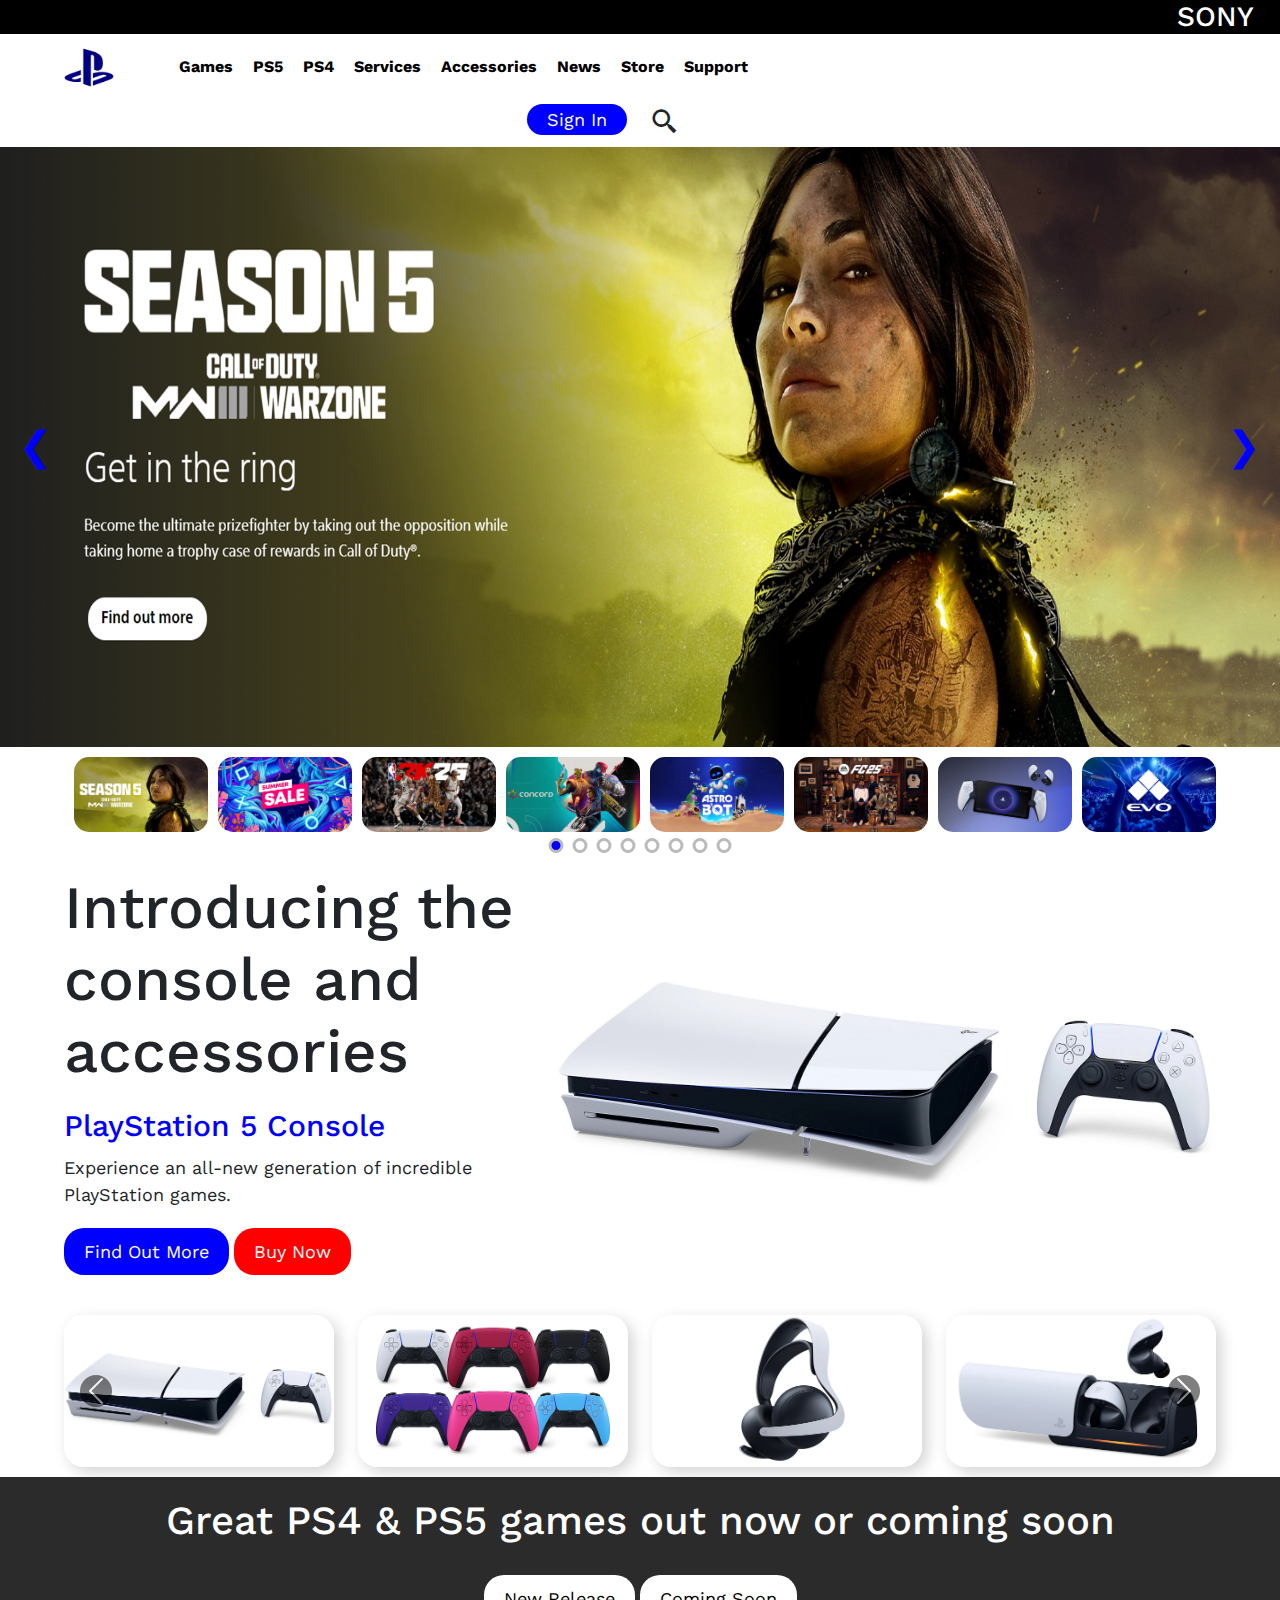
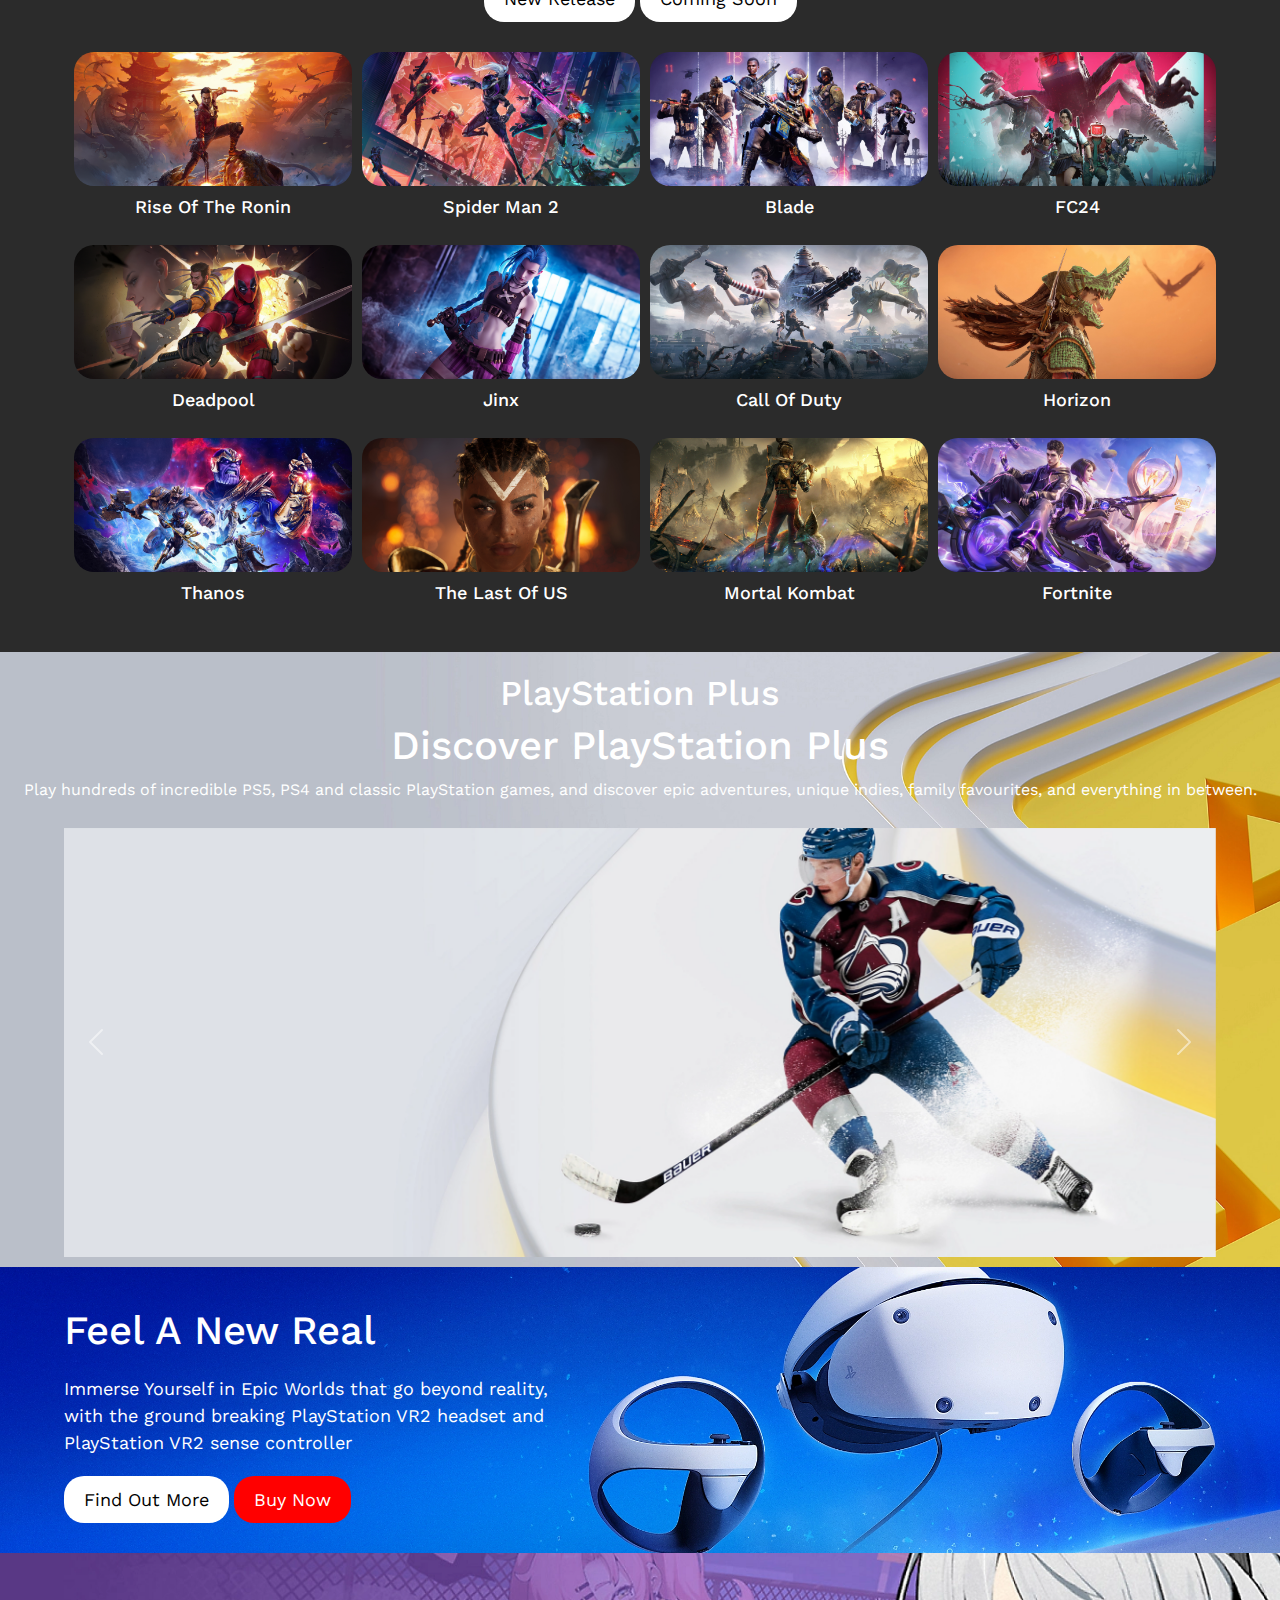
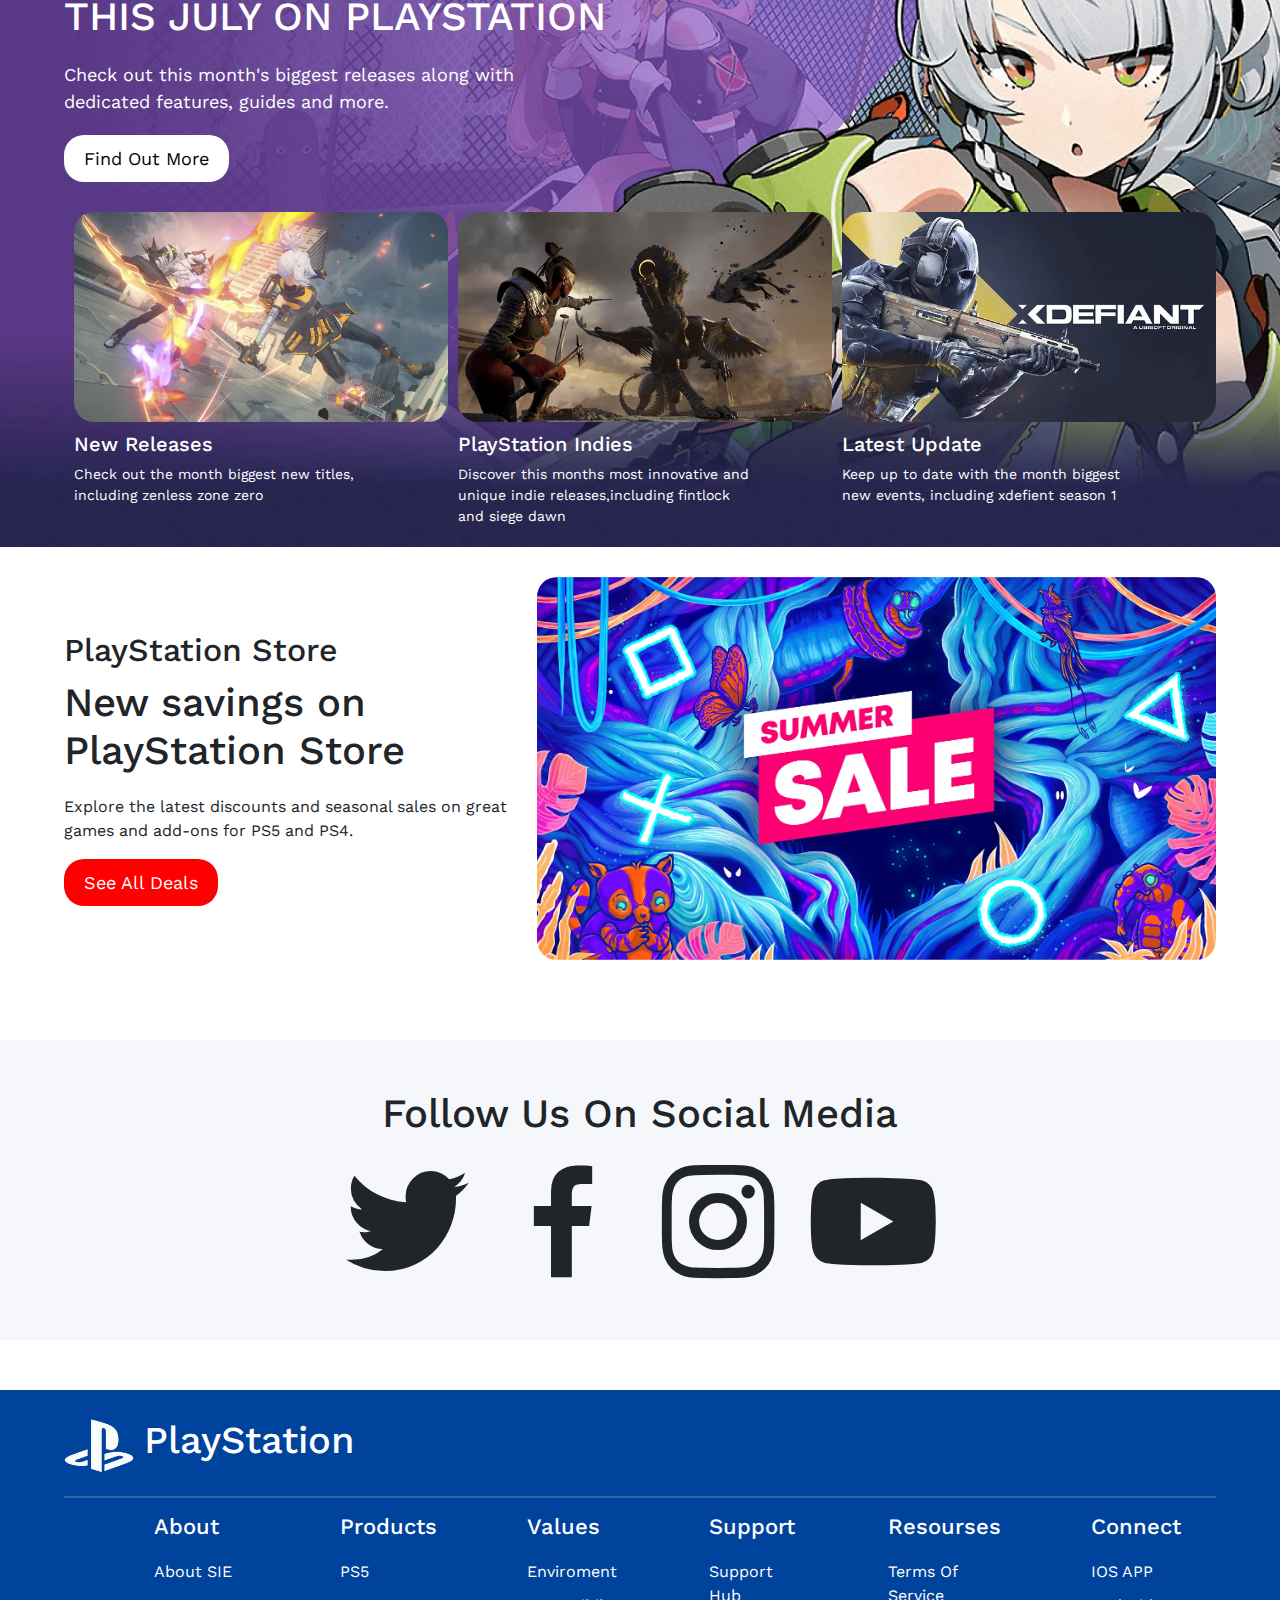
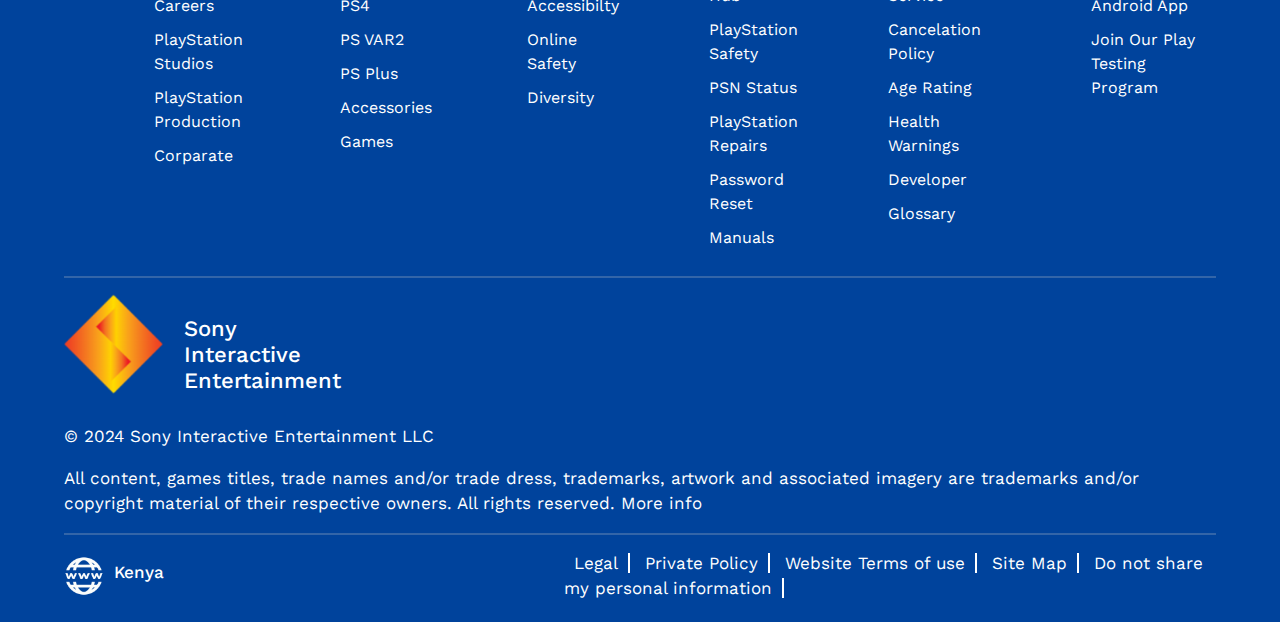
==== commit 4c97408f: "created ps4 page" ====
--- a/index.html
+++ b/index.html
@@ -33,7 +33,7 @@
         <div class="links">
             <a href="./games.html">Games</a>
             <a href="./ps5.html">PS5</a>
-            <a href="#">PS4</a>
+            <a href="./ps4.html">PS4</a>
             <a href="#">Services</a>
             <a href="#">Accessories</a>
             <a href="#">News</a>
--- a/style.css
+++ b/style.css
@@ -1262,4 +1262,641 @@
     font-size: 18px;
     font-weight: 600;
     margin-bottom: 20px;
-}+}
+
+/* 
+<!-- ------------------------spectacular------------------------- --> */
+
+.spectacular{
+    background-image: url(./images/bluebg.webp);
+    background-position: center;
+    background-size: cover;
+    background-repeat: no-repeat;
+    width: 100%;
+    height: 700px;
+}
+.spectacular h1{
+    text-align: center;
+    color: white;
+    font-weight: 600;
+    font-size: 50px;
+    text-transform: uppercase;
+    padding-top: 20px;
+}
+.spectacular  p{
+    text-align: center;
+    color: white;
+    font-size: 18px;
+}
+.spectacular .near .ne {
+    display: flex;
+    margin-top: 100px;
+    margin-left: 700px;
+}
+.spectacular .ne .right h3{
+    color: #3399FF;
+}
+.spectacular .ne .right p{
+    color: black;
+    font-size: 16px;
+    text-align: start;
+    width: 600px;
+}
+.spectacular .near .ne .left img{
+    width: 80px;
+}
+.spectacular .near  .ne .right img{
+    width: 80px;
+}
+
+/* <!-- ------------------------spec------------------------- --> */
+.spec{
+    display: flex;
+    background: #FFFFFF;
+    padding: 0 5%;
+}
+.spec .five{
+    margin-left: 20px;
+    align-items: center;
+    justify-content: center;
+    text-align: center;
+}
+.spec .five img{
+    width: 100%;
+    margin-bottom: 20px;
+}
+.spec .five .con{
+    width: 60px;
+}
+.spec .five h4{
+    color: #1ec2fa;
+    margin-bottom: 20px;
+}
+.spec .five p{
+    line-height: 2;
+}
+.spec .five button{
+    border: 0;
+    outline: 0;
+    padding: 10px 20px;
+    border-radius: 20px;
+    background: #091d90;
+    color: #FFFFFF;
+    margin-bottom: 20px;
+}
+
+/* <!-- ------------------------immerse------------------------- --> */
+.immerse{
+    background: #FFFFFF;
+    padding: 30px 5%;
+    text-align: center;
+}
+.immerse h1{
+    font-size: 50px;
+    text-transform: uppercase;
+    font-weight: 600;
+    margin-bottom: 20px;
+}
+.immerse p{
+    font-weight: 600;
+    font-size: 18px;
+}
+.immerse .smaller{
+    font-size: 14px;
+    margin-bottom: 40px;
+}
+.immerse .six{
+    display: flex;
+}
+.immerse .six .left{
+    margin-right: 20px;
+}
+.immerse .six .left video{
+    width: 100%;
+    border-radius: 40px;
+}
+.immerse .six .right video{
+    width: 100%;
+    border-radius: 40px;
+}
+.immerse .six .righty{
+    text-align: start;
+}
+.immerse .six .righty h1{
+    font-size: 25px;
+    margin-top: 30px;
+}
+.immerse .six .righty p{
+    font-size: 16px;
+    margin-right: 30px;
+    line-height: 2;
+}
+.immerse  button{
+    border: 0;
+    outline: 0;
+    padding: 10px 20px;
+    border-radius: 20px;
+    background: #091d90;
+    color: #FFFFFF;
+    margin-bottom: 20px;
+    font-size: 18px;
+    margin-top: 20px;
+}
+
+/* <!-- ------------------------enhance------------------------- --> */
+.enhance{
+    background-image: url(./images/echance.webp);
+    background-position: center;
+    background-repeat: no-repeat;
+    background-size: cover;
+    padding: 0px 10%;
+    width: 100%;
+    height: 600px;
+}
+.enhance h1{
+    color: white;
+    padding-top: 50px;
+    font-weight: 600;
+    font-size: 60px;
+    margin-bottom: 20px;
+}
+.enhance p{
+    width: 700px;
+    line-height: 2;
+    color: white;
+    font-size: 18px;
+}
+
+/* <!-- ------------------------acce------------------------- -- */
+.acce{
+    background-image: url(./images/ps5-overview-blue-momentum-background-desktop-03-en-21jun24.webp);
+    background-size: cover;
+    background-position: center;
+    background-repeat: no-repeat;
+    padding: 0 5%;
+    text-align: center;
+}
+.acce h1{
+    font-size: 50px;
+    font-weight: 600;
+    color: white;
+    padding: 20px 0px;
+}
+.acce  p{
+    color: white;
+    font-size: 18px;
+    margin-bottom: 20px;
+}
+.acce button{
+    border: 0;
+    outline: 0;
+    padding: 10px 20px;
+    border-radius: 20px;
+    background: white;
+    color: black;
+    margin-bottom: 20px;
+    font-size: 18px;
+    margin-top: 20px;
+}
+.seven{
+    display: flex;
+}
+.seven .left{
+    background: #F4F6FB;
+    margin-left: 10px;
+    border-radius: 20px;
+    padding: 20px;
+    margin-bottom: 20px;
+}
+.seven .left img{
+    width: 100%;
+}
+.seven .left  h3{
+    margin-bottom: 20px;
+}
+.seven .left p{
+    color: black;
+    line-height: 2;
+    font-size: 16px;
+}
+.seven .left  button{
+    border: 0;
+    outline: 0;
+    padding: 10px 20px;
+    border-radius: 20px;
+    background: #091d90;
+    color: #FFFFFF;
+    margin-bottom: 20px;
+    font-size: 18px;
+    margin-top: 20px;
+}
+.seventy {
+    display: flex;
+    background: #F4F6FB;
+    border-radius: 20px;
+    margin-bottom: 20px;
+}
+.seventy  .lefty img{
+    width: 100%;
+    border-top-left-radius: 20px;
+    border-bottom-left-radius: 20px;
+}
+.seventy  .lefty {
+    flex-basis: 49%;
+}
+.seventy  .righty{
+flex-basis: 49%;
+}
+.seventy  .righty h3{
+    margin-top: 30px;
+}
+.seventy  .righty p{
+    color: black;
+    font-size: 16px;
+    line-height: 2;
+}
+.seventy  .righty button{
+    border: 0;
+    outline: 0;
+    padding: 10px 20px;
+    border-radius: 20px;
+    background: #091d90;
+    color: #FFFFFF;
+    margin-bottom: 20px;
+    font-size: 18px;
+    margin-top: 20px;
+}
+.seventy  .righty .smallest{
+    font-size: 12px;
+}
+
+
+/* <!-- ------------------------ga------------------------- --> */
+.ga{
+    display: flex;
+    padding: 0 5%;
+    align-items: center;
+}
+.ga .left img{
+    width: 100%;
+}
+.ga .left{
+    margin-right: 20px;
+}
+.ga .right h2{
+    font-size: 40px;
+    margin-bottom: 20px;
+}
+.ga .right  p{
+    color: black;
+    font-size: 18px;
+    line-height: 2;
+}
+.ga .right  button{
+    border: 0;
+    outline: 0;
+    padding: 10px 20px;
+    border-radius: 20px;
+    background: #091d90;
+    color: #FFFFFF;
+    margin-bottom: 20px;
+    font-size: 18px;
+    margin-top: 20px;
+}
+
+/* <!-- ------------------------app------------------------- --> */
+.app{
+    background-image: url(./images/graybg.webp);
+    background-position: center;
+    background-size: cover;
+    background-repeat: no-repeat;
+    padding: 0 5%;
+    display: flex;
+    align-items: center;
+}
+.app .right img{
+    width: 100%;
+}
+.app .left{
+    width: 900px;
+}
+.app .left h3{
+    font-size: 29px;
+    margin-bottom: 20px;
+}
+.app .left p{
+    line-height: 2;
+    color: black;
+}
+.app .left  button{
+    border: 0;
+    outline: 0;
+    padding: 10px 20px;
+    border-radius: 20px;
+    background: #091d90;
+    color: #FFFFFF;
+    margin-bottom: 20px;
+    font-size: 18px;
+    margin-top: 20px;
+}
+
+/* <!-- ------------------------for------------------------- --> */
+.francis {
+    padding: 30px 5%;
+    text-align: center;
+}
+.francis h1{
+    font-size: 50px;
+    text-transform: uppercase;
+    margin-bottom: 20px;
+}
+.francis p{
+    color: black;
+    font-size: 18px;
+    margin-bottom: 20px;
+}
+.francis .eight{
+    display: flex;
+}
+.francis .eight .left img, .francis .eight .right img{
+    width: 500px;
+}
+.francis .eight .left h2, .francis .eight .right h2{
+    margin-bottom: 20px;
+    margin-top: 40px;
+}
+.francis .eight .left p, .francis .eight .right p{
+    font-size: 16px;
+    width: 700px;
+    line-height: 2;
+}
+.francis .eight .right .smallest{
+    font-size: 12px;
+}
+.francis button{
+    border: 0;
+    outline: 0;
+    padding: 10px 20px;
+    border-radius: 20px;
+    background: red;
+    color: #FFFFFF;
+    margin-bottom: 20px;
+    font-size: 18px;
+    margin-top: 20px;
+}
+
+/* <!-- ------------------------enter------------------------- --> */
+.enter{
+    background: url(./images/bluubg.webp);
+    background-position: center;
+    background-size: cover;
+    background-repeat: no-repeat;
+    padding: 30px 5%;
+    text-align: center;
+}
+.enter .sign img{
+    width: 300px;
+    margin-bottom: 20px;
+}
+.enter h1{
+    font-size: 60px;
+    color: white;
+    text-transform: uppercase;
+    margin-bottom: 20px;
+}
+.enter .nine{
+    display: flex;
+}
+.enter .nine .ten{
+    margin-left: 10px;
+    text-align: start;
+}
+.enter .nine .ten img{
+    width: 100%;
+    border-radius: 20px;
+    margin-bottom: 20px;
+}
+.enter .nine .ten h4{
+    color: white;
+    font-size: 20px;
+}
+.enter .nine .ten p{
+    color: white;
+    font-size: 14px;
+}
+
+/* <!-- ------------------------ps4------------------------- --> */
+.ps4{
+    background-image: linear-gradient(rgba(0, 0, 0, 0.5), rgba(0, 0, 0, 0.5)), url(./images/ps41.webp);
+    background-position: center;
+    background-size: cover;
+    background-repeat: no-repeat;
+    width: 100%;
+    text-align: center;
+    height: 600px;
+}
+.ps4 .eleven{
+    display: flex;
+    justify-content: center;
+    align-items: center;
+    padding-top: 200px;
+}
+.ps4 .eleven .left img{
+    width: 150px;
+}
+.ps4 .eleven .right{
+    margin-left: 20px;
+}
+.ps4 .eleven .right h1{
+    font-size: 100px;
+    color: white;
+    font-weight: 600;
+}
+.ps4 p{
+    font-size: 30px;
+    color: white;
+    font-weight: 600;
+}
+
+
+
+/* <!-- ------------------------consol------------------------- --> */
+.consol{
+    padding: 0 10%;
+    text-align: center;
+    background: #FFFFFF;
+    margin: 50px 0;
+}
+.consol h1{
+    color: #1489f3;
+    font-size: 60px;
+    font-weight: 600;
+    margin-bottom: 20px;
+}
+.consol p{
+    font-weight: 600;
+    font-size: 18px;
+    color: black;
+}
+.consol .twelve{
+    display: flex;
+}
+.consol .twelve .left{
+    margin-left: 20px;
+}
+.consol .twelve .left img{
+    width: 100%;
+    margin-bottom: 30px;
+}
+.consol .twelve .left h3{
+    color: #1489f3;
+    font-size: 40px;
+    margin-bottom: 20px;
+}
+.consol .twelve .left .smallest{
+    font-size: 14px;
+    margin-bottom: 20px;
+}
+.consol  button{
+    border: 0;
+    outline: 0;
+    padding: 10px 20px;
+    border-radius: 20px;
+    background: red;
+    color: #FFFFFF;
+    margin-bottom: 20px;
+    font-size: 18px;
+    margin-top: 20px;
+}
+
+
+/* <!-- ------------------------ghost------------------------- --> */
+.ghost{
+    background-image: url(./images/gb2.jpg);
+    background-position: center;
+    background-size: cover;
+    background-repeat: no-repeat;
+    width: 100%;
+    height: 800px;
+    padding: 350px 5%;
+}
+.ghost .thirteen{
+    background: rgba(0, 0, 0, 0.523);
+    padding: 10px;
+    width: 600px;
+    border-radius: 20px;
+    color: white;
+}
+.ghost .thirteen h2{
+    font-size: 40px;
+}
+.ghost .thirteen  p{
+    font-size: 18px;
+    line-height: 2;
+}
+.ghost .thirteen  button{
+    border: 0;
+    outline: 0;
+    padding: 10px 20px;
+    border-radius: 20px;
+    background: #FFFFFF;
+    color: black;
+    margin-bottom: 20px;
+    font-size: 18px;
+    margin-top: 20px;
+}
+/* 
+<!-- ------------------------credibl------------------------- --> */
+.credibl{
+    padding: 0 5%;
+    text-align: center;
+    margin: 30px 0;
+}
+.credibl h1{
+    color: #1489f3;
+    font-size: 50px;
+    margin-bottom: 20px;
+}
+.credibl h4{
+    font-size: 19px;
+    margin-bottom: 40px;
+}
+.credibl .fourteen{
+    display: flex;
+    align-items: center;
+}
+.credibl .fourteen .left{
+    margin-right: 20px;
+}
+.credibl .fourteen .left img{
+    width: 100%;
+}
+.credibl .fourteen  .right{
+    text-align: start;
+}
+.credibl .fourteen  .right h3{
+    font-weight: 600;
+    font-size: 30px;
+}
+.credibl .fourteen  .right p{
+    line-height: 2;
+    font-size: 18px;
+}
+
+
+/* <!-- ------------------------credi------------------------- --> */
+.credi{
+    background-image: url(./images/ps42.webp);
+    background-position: center;
+    background-size: cover;
+    background-repeat: no-repeat;
+    width: 100%;
+    height: 800px;
+    text-align: center;
+    color: white;
+    justify-content: center;
+    align-items: center;
+    margin: 20px 0;
+}
+.credi .fifteen{
+    /* background: rgba(0, 0, 0, 0.523); */
+    width: 800px;
+    text-align: center;
+    align-items: center;
+    justify-content: center;
+    margin-left: 500px;
+    padding-top: 350px;
+}
+.credi .fifteen .sixteen{
+        background: rgba(0, 0, 0, 0.523);
+        padding: 10px;
+        border-radius: 20px;
+}
+.credi .fifteen .sixteen h2{
+    font-size: 40px;
+    font-weight: 600;
+    margin-bottom: 20px;
+}
+.credi .fifteen .sixteen p{
+    line-height: 2;
+    margin-bottom: 20px;
+    font-size: 18px;
+}
+.credi .fifteen .sixteen button{
+    border: 0;
+    outline: 0;
+    padding: 10px 20px;
+    border-radius: 20px;
+    background: #FFFFFF;
+    color: black;
+    margin-bottom: 20px;
+    font-size: 18px;
+    margin-top: 20px;
+}
+
+
+
+
+
+
+
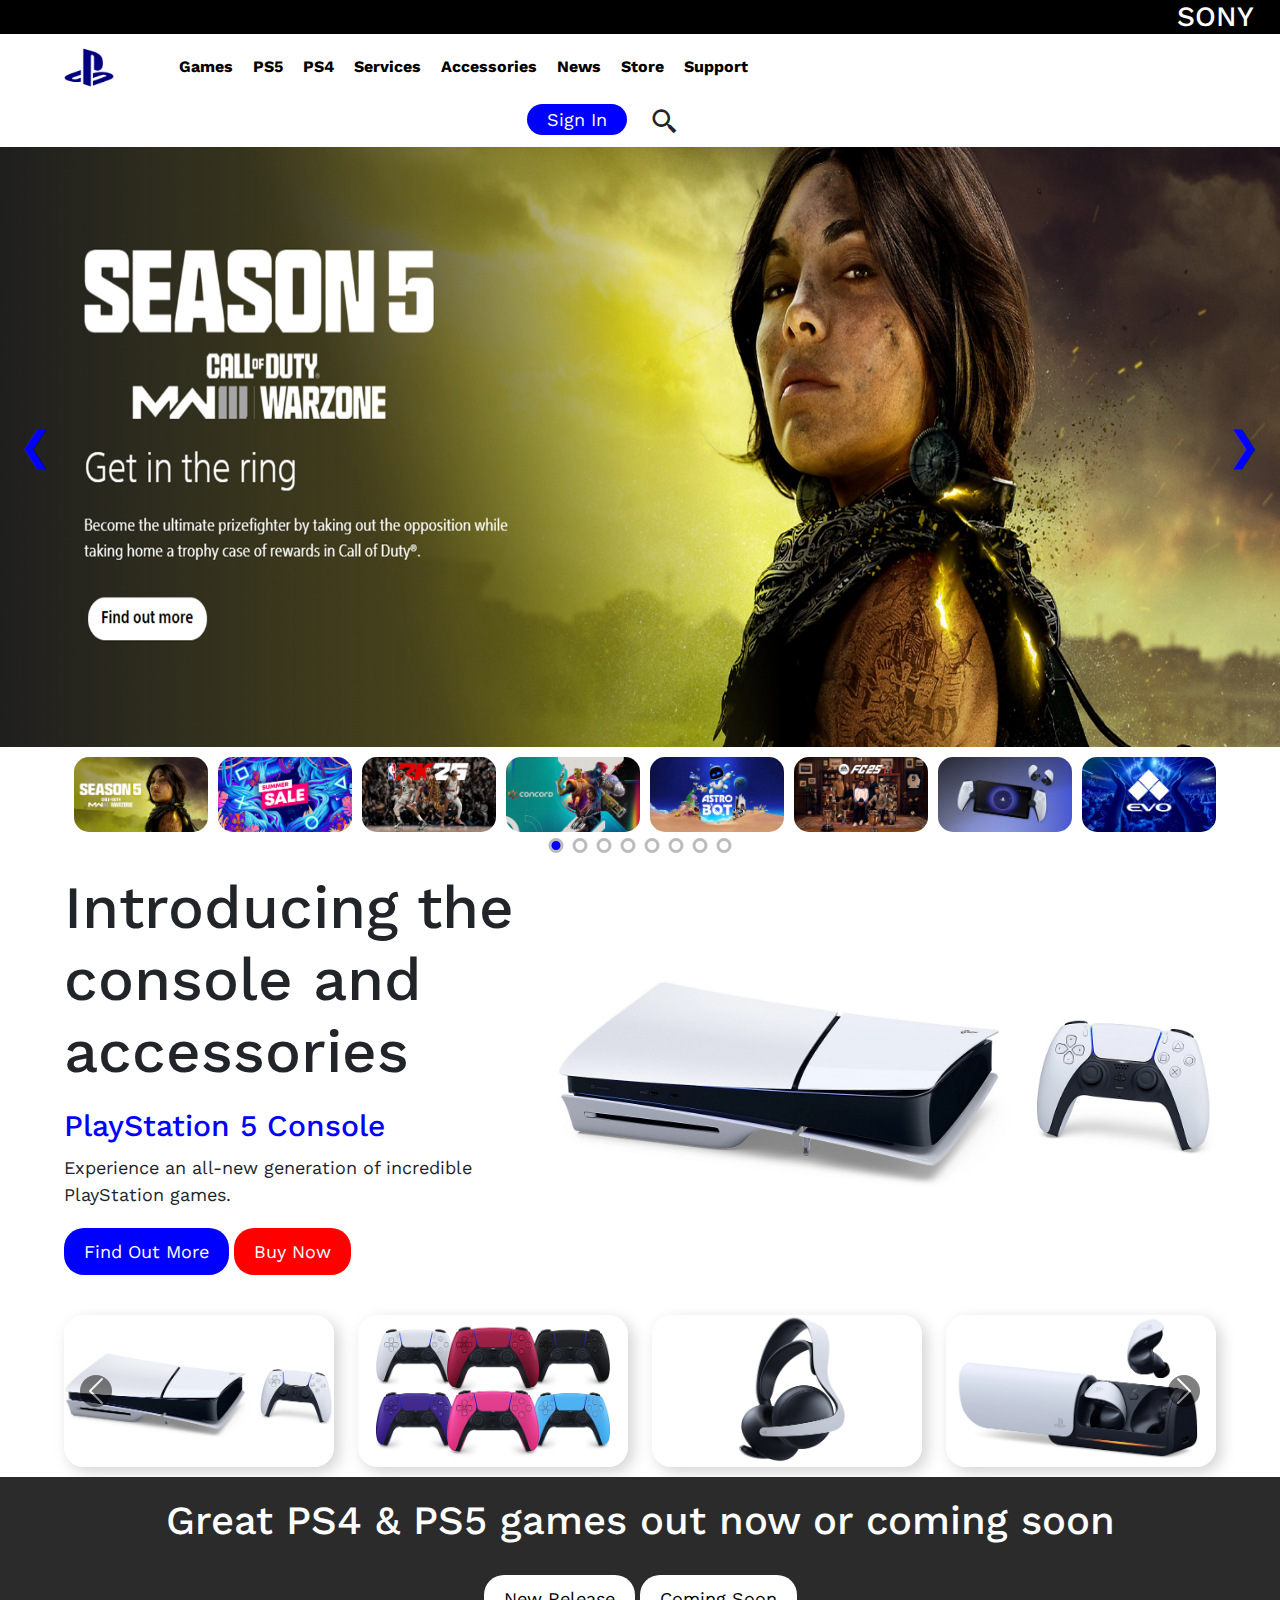
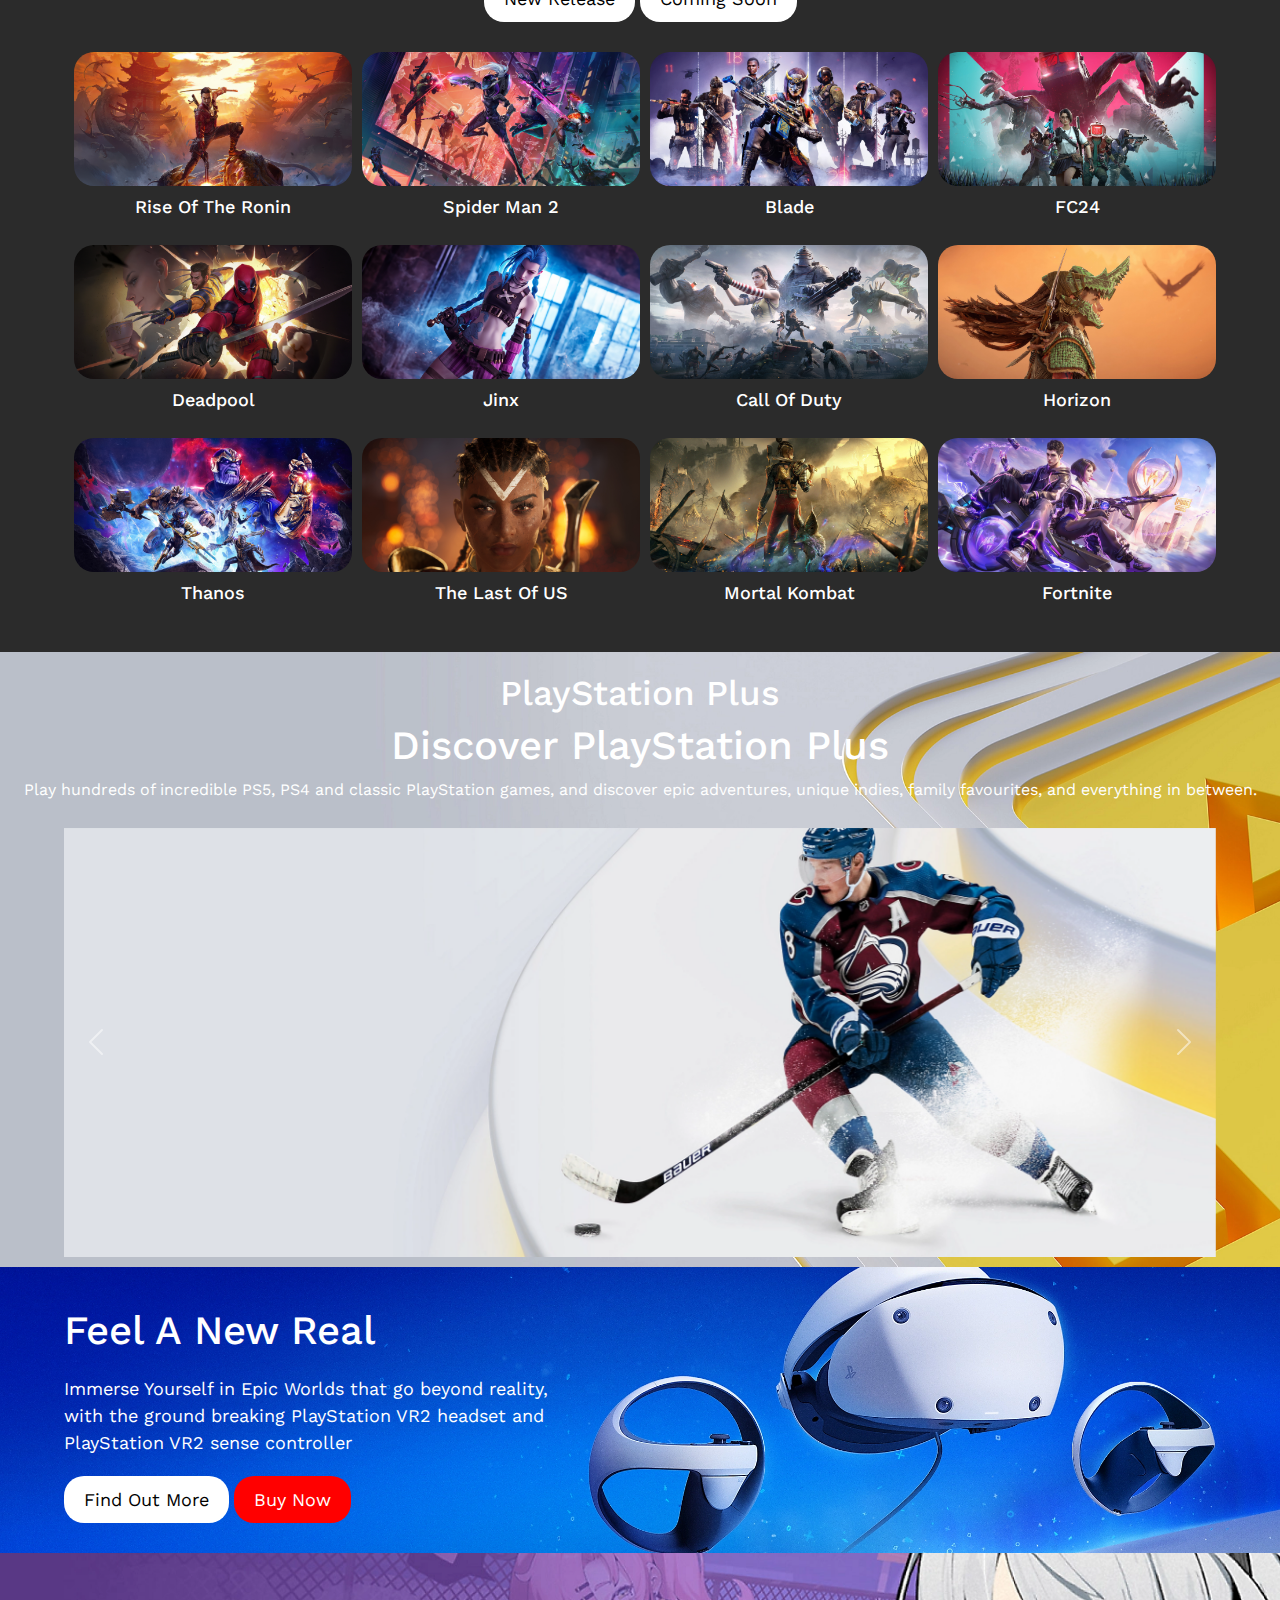
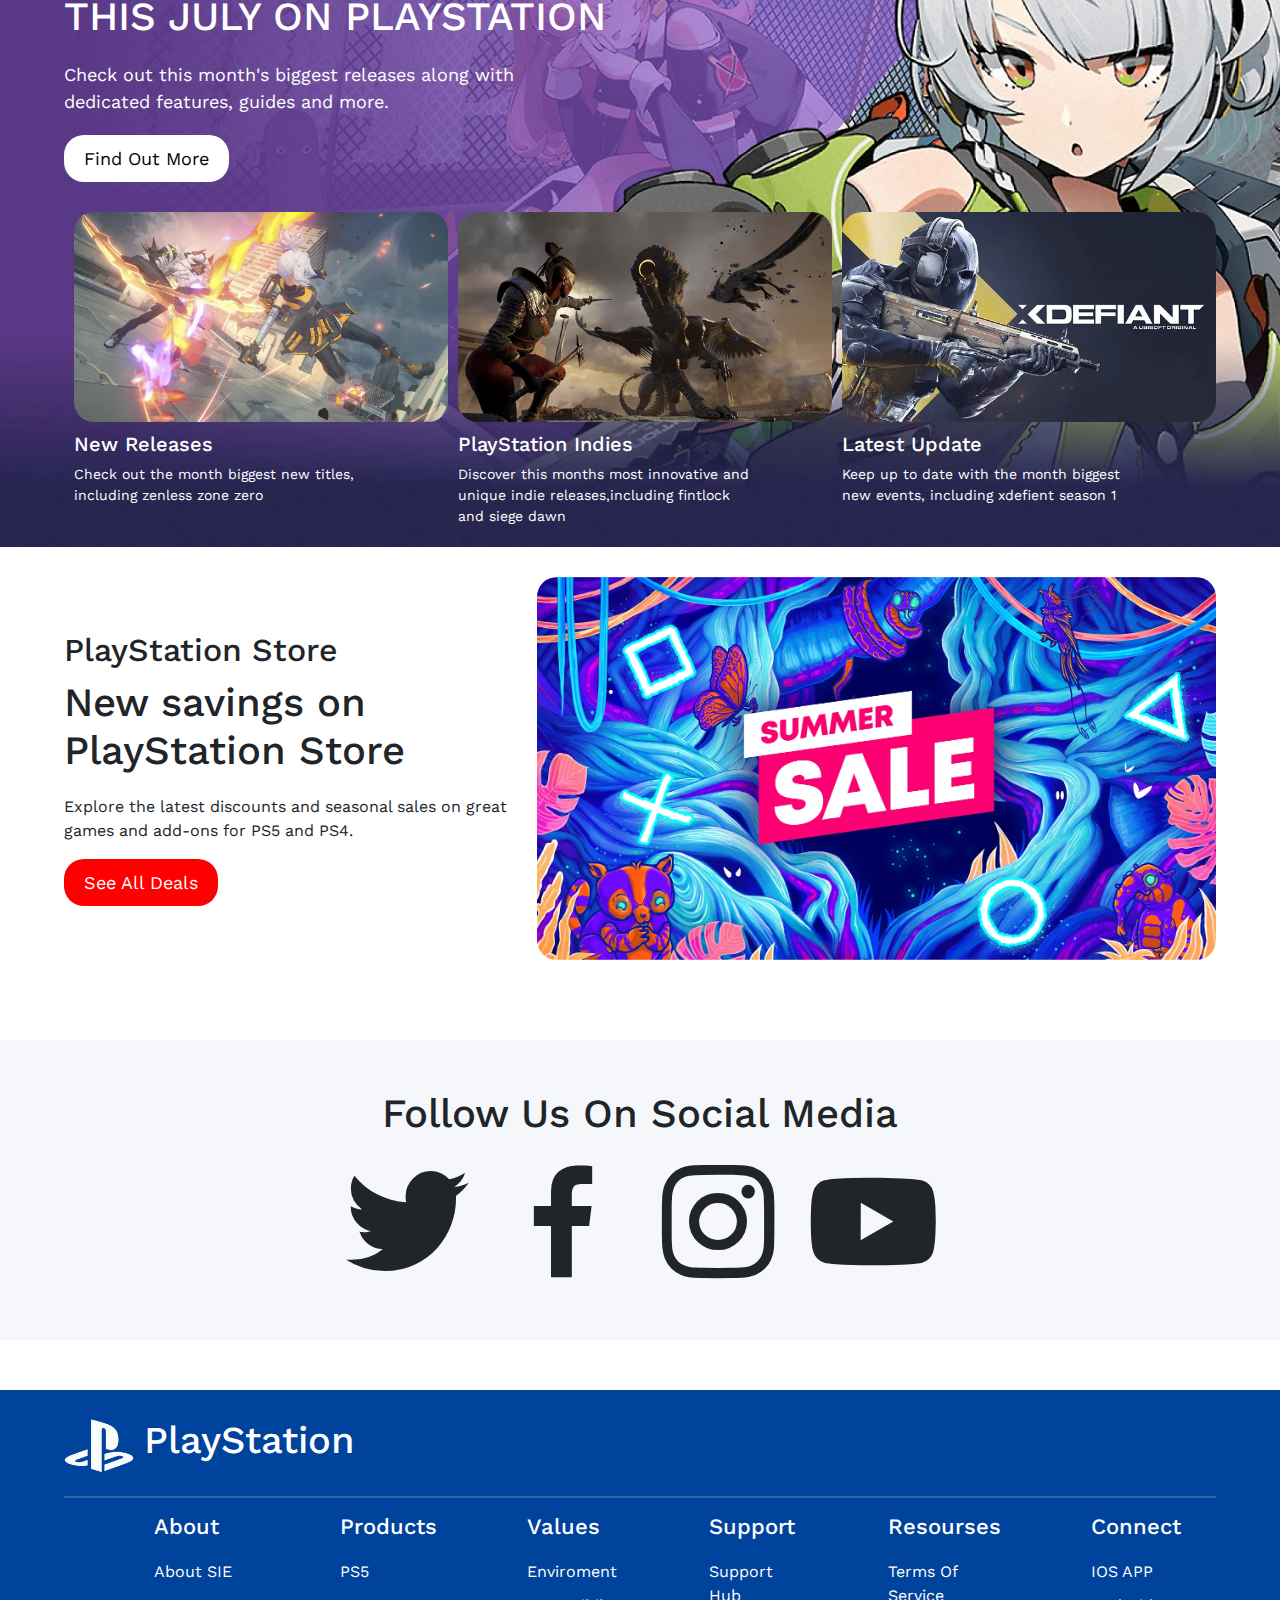
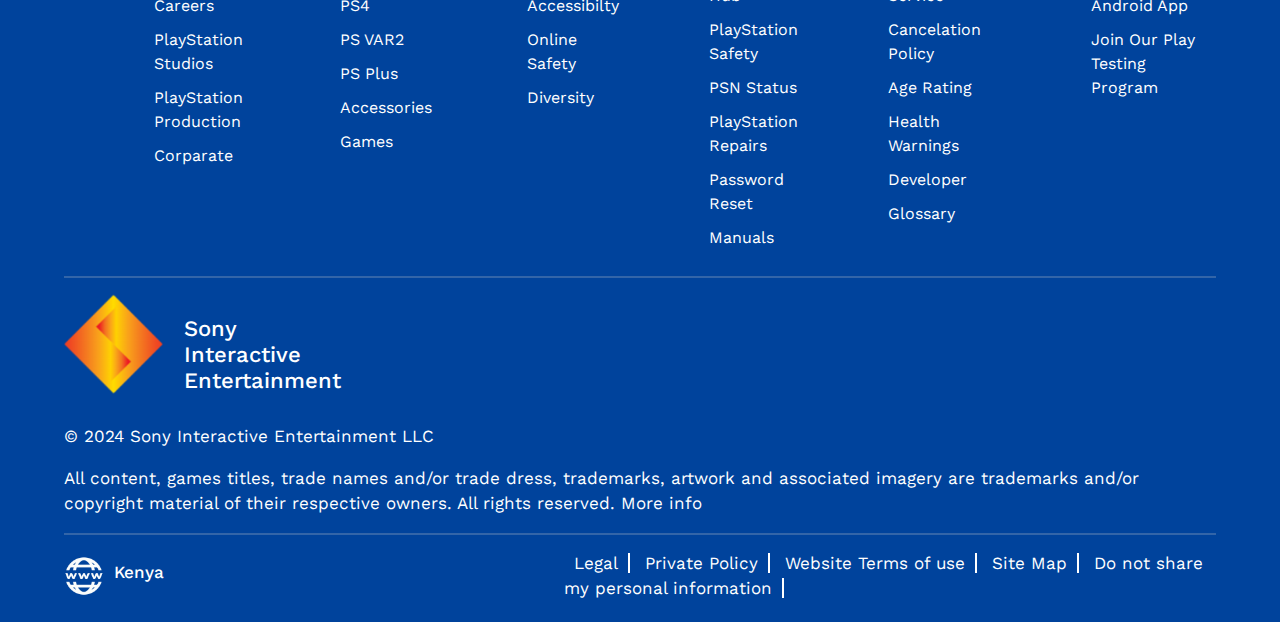
==== commit 604fbbb3: "finished services page" ====
--- a/index.html
+++ b/index.html
@@ -34,7 +34,7 @@
             <a href="./games.html">Games</a>
             <a href="./ps5.html">PS5</a>
             <a href="./ps4.html">PS4</a>
-            <a href="#">Services</a>
+            <a href="./services.html">Services</a>
             <a href="#">Accessories</a>
             <a href="#">News</a>
             <a href="#">Store</a>
--- a/style.css
+++ b/style.css
@@ -1686,7 +1686,7 @@
 }
 
 /* <!-- ------------------------ps4------------------------- --> */
-.ps4{
+.winyo{
     background-image: linear-gradient(rgba(0, 0, 0, 0.5), rgba(0, 0, 0, 0.5)), url(./images/ps41.webp);
     background-position: center;
     background-size: cover;
@@ -1695,24 +1695,24 @@
     text-align: center;
     height: 600px;
 }
-.ps4 .eleven{
+.winyo .eleven{
     display: flex;
     justify-content: center;
     align-items: center;
     padding-top: 200px;
 }
-.ps4 .eleven .left img{
+.winyo .eleven .left img{
     width: 150px;
 }
-.ps4 .eleven .right{
+.winyo .eleven .right{
     margin-left: 20px;
 }
-.ps4 .eleven .right h1{
+.winyo .eleven .right h1{
     font-size: 100px;
     color: white;
     font-weight: 600;
 }
-.ps4 p{
+.winyo p{
     font-size: 30px;
     color: white;
     font-weight: 600;
@@ -1856,7 +1856,6 @@
     color: white;
     justify-content: center;
     align-items: center;
-    margin: 20px 0;
 }
 .credi .fifteen{
     /* background: rgba(0, 0, 0, 0.523); */
@@ -1864,7 +1863,7 @@
     text-align: center;
     align-items: center;
     justify-content: center;
-    margin-left: 500px;
+    margin-left: 400px;
     padding-top: 350px;
 }
 .credi .fifteen .sixteen{
@@ -1893,10 +1892,760 @@
     font-size: 18px;
     margin-top: 20px;
 }
-
-
-
-
-
-
-
+/* 
+<!-- ------------------------hits------------------------- --> */
+.hits{
+    background-image: url(./images/h1.webp);
+    background-position: center;
+    background-repeat: no-repeat;
+    background-size: cover;
+    width: 100%;
+    padding: 40px 5%;
+    text-align: center;
+    color: white;
+    height: 700px;
+}
+.hits h1{
+    font-size: 50px;
+    margin-bottom: 50px;
+    font-weight: 600;
+}
+.hits p{
+    margin-bottom: 50px;
+    font-size: 18px;
+    font-weight: 600;
+}
+.hits img{
+    width: 100%;
+    margin-bottom: 50px;
+}
+.hits  button{
+    border: 0;
+    outline: 0;
+    padding: 10px 20px;
+    border-radius: 20px;
+    background: #ffffff50;
+    color: white;
+    margin-bottom: 20px;
+    font-size: 18px;
+    margin-top: 20px;
+}
+
+/* <!-- ------------------------vr------------------------- --> */
+.live{
+    background-image: url(./images/h3.webp);
+    background-position: center;
+    background-size: cover;
+    background-repeat: no-repeat;
+    width: 100%;
+    height: 950px;
+    text-align: center;
+    padding: 50px 10%;
+}
+.live img{
+    width: 100%;
+}
+.live .seventeen{
+    background: #9BDDFF;
+    border-radius: 20px;
+    padding: 20px;
+    color: black;
+    margin-bottom: 50px;
+}
+.live .seventeen h1{
+    font-size: 50px;
+    font-weight: 600;
+}
+.live .seventeen p{
+    line-height: 2;
+    font-size: 18px;
+    font-weight: 600;
+}
+.live button{
+    border: 0;
+    outline: 0;
+    padding: 10px 20px;
+    border-radius: 20px;
+    background: #ffffff50;
+    color: white;
+    margin-bottom: 20px;
+    font-size: 18px;
+    margin-top: 20px;
+    font-weight: 600;
+}
+
+/* 
+<!-- ------------------------plus------------------------- --> */
+.plus{
+    background-image: url(./images/h6.webp);
+    background-position: center;
+    background-size: cover;
+    background-repeat: no-repeat;
+    width: 100%;
+    padding: 50px 5%;
+    color: black;
+    align-items: start;
+    text-align: start;
+    justify-content: start;
+}
+.plus .eighteen{
+    width: 700px;
+    align-items: start;
+    text-align: start;
+    justify-content: start;
+}
+.plus .eighteen p{
+    line-height: 2;
+}
+.plus .eighteen .nighteen{
+    width: 100%;
+    display: flex;
+    align-items: start;
+    text-align: start;
+    justify-content: start;
+}
+.plus .eighteen .nighteen .twenty{
+    width: 100%;
+    margin-right: 50px;
+    align-items: start;
+    text-align: start;
+    justify-content: start;
+}
+.plus .eighteen .nighteen .twenty img{
+    width: 100%;
+}
+.plus .eighteen .nighteen .twenty p{
+    line-height: 2;
+}
+.plus .eighteen button{
+    border: 0;
+    outline: 0;
+    padding: 10px 20px;
+    border-radius: 20px;
+    background: #ffffff50;
+    color: black;
+    margin-bottom: 20px;
+    font-size: 18px;
+    margin-top: 20px;
+    font-weight: 600;
+}
+
+/* <!-- ------------------------ps4pads------------------------- --> */
+.chege{
+    background-image: url(./images/h7.webp);
+    background-position: center;
+    background-size: cover;
+    background-repeat: no-repeat;
+    width: 100%;
+    text-align: center;
+    height: 700px;
+    padding: 20px 5%;
+}
+.chege h1{
+    color: #1489f3;
+    font-weight: 600;
+}
+.chege p{
+    font-weight: 600;
+    font-size: 18px;
+}
+.chege button{
+    margin-top: 400px;
+    border: 0;
+    outline: 0;
+    padding: 10px 20px;
+    border-radius: 20px;
+    background: #1489f3;
+    color: white;
+    margin-bottom: 20px;
+    font-size: 18px;
+    font-weight: 600;
+}
+
+/* <!-- ------------------------entertaintment------------------------- -->
+ */
+.spotify{
+    background: #1F1F1F;
+    padding: 50px 5%;
+    text-align: center;
+    color: white;
+}
+.spotify h1{
+    margin-bottom: 20px;
+}
+.spotify p{
+    margin-bottom: 20px;
+}
+.spotify img{
+    width: 100%;
+}
+.spotify  button{
+    border: 0;
+    outline: 0;
+    padding: 10px 20px;
+    border-radius: 20px;
+    background: #ffffff50;
+    color: white;
+    margin-bottom: 20px;
+    font-size: 18px;
+    margin-top: 20px;
+    font-weight: 600;
+}
+/* <!-- ------------------------remote------------------------- --> */
+.remote{
+    padding: 50px 5%;
+    background: #FFFFFF;
+    text-align: center;
+}
+.remote h1{
+    margin-bottom: 20px;
+    color: #3399FF;
+    font-size: 50px;
+    font-weight: 600;
+}
+.remote p{
+    margin-bottom: 20px;
+    font-size: 18px;
+    font-weight: 600;
+    line-height: 2;
+    margin-top: 20px;
+}
+.remote .twentyone{
+    display: flex;
+    text-align: start;
+    margin-top: 80px;
+}
+.remote .twentyone  .left h3{
+    color: #3399FF;
+}
+.remote .twentyone  .left p{
+    width: 700px;
+}
+.remote .twentyone .right img{
+    width: 400px;
+    margin-left: 200px;
+}
+.remote .share{
+    display: flex;
+    padding: 0 15%;
+    margin-bottom: 20px;
+    margin-top: 40px;
+}
+.remote .share .friends{
+    margin-right: 20px;
+}
+.remote .share .friends img{
+    width: 100px;
+    margin-bottom: 20px;
+}
+.remote .share .friends  h3{
+    margin-bottom: 20px;
+    color: #3399FF;
+}
+.remote button{
+    border: 0;
+    outline: 0;
+    padding: 10px 20px;
+    border-radius: 20px;
+    background: #F0F0F0;
+    color: #3399FF;
+    margin-bottom: 20px;
+    font-size: 18px;
+    margin-top: 20px;
+    font-weight: 600;
+}
+
+
+/* <!-- ------------------------upgrade------------------------- --> */
+.upgrade{
+    display: flex;
+    padding: 50px 5%;
+    background-image: url(./images/u2.webp);
+    background-size: cover;
+    background-position: center;
+    background-repeat: no-repeat;
+    align-items: center;
+}
+.upgrade .right img{
+    width: 100%;
+}
+.upgrade .left h1{
+    margin-bottom: 20px;
+    font-weight: 600;
+    color: #3399FF;
+}
+.upgrade .left p{
+    line-height: 2;
+    font-size: 18px;
+    font-weight: 600;
+}
+.upgrade .left span button{
+    border: 0;
+    outline: 0;
+    padding: 10px 20px;
+    border-radius: 20px;
+    background: #3399FF;
+    color: white;
+    margin-bottom: 20px;
+    font-size: 18px;
+    margin-top: 20px;
+    font-weight: 600;
+}
+
+/* 
+<!-- ------------------------services------------------------- --> */
+#sevices{
+    background-image: url(./images/sb1.webp);
+    background-position: center;
+    background-repeat: no-repeat;
+    background-size: cover;
+    width: 100%;
+    height: 600px;
+    padding: 150px 5%;
+}
+#sevices h2{
+    margin-bottom: 30px;
+    font-weight: 600;
+}
+#sevices h1{
+    margin-bottom: 30px;
+    font-weight: 600;
+}
+#sevices p{
+    width: 650px;
+    margin-bottom: 30px;
+    line-height: 2;
+    font-weight: 600;
+} 
+#sevices button{
+    border: 0;
+    outline: 0;
+    padding: 10px 20px;
+    border-radius: 20px;
+    background: #3399FF;
+    color: white;
+    margin-bottom: 20px;
+    font-size: 18px;
+    margin-top: 20px;
+    font-weight: 600;
+}
+
+/* <!-- ------------------------compare------------------------- --> */
+#compare{
+    padding: 30px 5%;
+    text-align:  center;
+}
+#compare h1{
+    font-weight: 600;
+    color: black;
+    font-size: 55px;
+    margin-bottom: 30px;
+}
+#compare .servicesss{
+    display: flex;
+    text-align: start;
+}
+#compare p{
+    font-weight: 600;
+    margin-bottom: 30px;
+    font-family: 25px;
+}
+#compare .servicesss .one{
+    margin-right: 30px;
+    padding: 20px;
+    box-shadow: 2px 4px 10px 0 #ccc;
+    border-radius: 20px;
+    height: fit-content;
+}
+#compare .servicesss .one:hover{
+    background: #bbbbbba8;
+}
+
+#compare .servicesss .one img{
+    width: 100%;
+    margin-bottom: 30px;
+}
+#compare .servicesss .one h2{
+    background: black;
+    padding: 20px;
+    border-radius: 20px;
+    color: white;
+    margin-bottom: 30px;
+}
+#compare .servicesss .one p{
+    font-weight: 600;
+}
+#compare button{
+    border: 0;
+    outline: 0;
+    padding: 10px 20px;
+    border-radius: 20px;
+    background: #3399FF;
+    color: white;
+    margin-bottom: 20px;
+    font-size: 18px;
+    margin-top: 50px;
+    font-weight: 600;
+}
+
+
+/* <!-- ------------------------Whats New------------------------- --> */
+#whatsnew {
+    background: #bbb;
+    padding: 30px 5%;
+    text-align: center;
+}
+#whatsnew h1{
+    font-size: 55px;
+    font-weight: 600;
+    color: black;
+    margin-bottom: 30px;
+}
+#whatsnew p{
+    font-weight: 600;
+    font-weight: 18px;
+    margin-bottom: 30px;
+}
+#whatsnew img{
+    width: 100%;
+    border-radius: 20px;
+}
+#whatsnew  button{
+    border: 0;
+    outline: 0;
+    padding: 10px 20px;
+    border-radius: 20px;
+    background: #3399FF;
+    color: white;
+    margin-bottom: 20px;
+    font-size: 18px;
+    margin-top: 50px;
+    font-weight: 600;
+}
+/* <!-- ------------------------premium------------------------- --> */
+#prenium{
+    background: #252425;
+    text-align: center;
+    color: white;
+    padding: 40px;
+}
+#prenium h2{
+    font-size: 18px;
+    margin-bottom: 30px;
+}
+#prenium  h1{
+    text-transform: uppercase;
+    font-weight: 600;
+    margin-bottom: 30px;
+    font-size: 55px;
+}
+
+/* <!-- ------------------------power------------------------- --> */
+#power{
+    background: black;
+    display: flex;
+    color: white;
+    padding: 30px 5%;
+}
+#power .left{
+    margin-right: 30px;
+}
+#power .left video{
+    width: 100%;
+    border-radius: 20px;
+}
+#power .right h2{
+    margin-bottom: 20px;
+}
+#power .right p{
+    line-height: 2;
+}
+#power .right span .mauroon{
+    border: 0;
+    outline: 0;
+    padding: 10px 20px;
+    border-radius: 20px;
+    background: red;
+    color: white;
+    margin-bottom: 20px;
+    font-size: 18px;
+    font-weight: 600;
+    margin-right: 10px;
+}
+#power .right span button{
+    border: 0;
+    outline: 0;
+    padding: 10px 20px;
+    border-radius: 20px;
+    background: #3399FF;
+    color: white;
+    margin-bottom: 20px;
+    font-size: 18px;
+    font-weight: 600;
+    margin-right: 10px;
+}
+#power .right  .smaller{
+    font-size: 10px;
+}
+
+/* <!-- ------------------------trial------------------------- --> */
+#trial{
+    background: #252425;
+    display: flex;
+    color: white;
+    padding: 30px 5%;
+    align-items: center;
+}
+#trial .left img{
+    width: 100px;
+    margin-bottom: 30px;
+}
+#trial .right{
+    margin-left: 20px;
+}
+#trial .right img{
+    width: 100%;
+}
+#trial .left  h2{
+    margin-bottom: 20px;
+}
+#trial .left p{
+    width: 700px;
+    line-height: 2;
+}
+#trial .left button{
+    border: 0;
+    outline: 0;
+    padding: 10px 20px;
+    border-radius: 20px;
+    background: white;
+    color: black;
+    margin-bottom: 20px;
+    font-size: 18px;
+    font-weight: 600;
+}
+#trial  .smaller{
+    font-size: 10px;
+}
+
+/* <!-- ------------------------trial------------------------- --> */
+#trials{
+    background: black;
+    display: flex;
+    color: white;
+    padding: 30px 5%;
+    align-items: center;
+}
+#trials .left img{
+    width: 100px;
+    margin-bottom: 30px;
+}
+#trials .right{
+    margin-right: 40px;
+}
+#trials .right img{
+    width: 100%;
+}
+#trials .left  h2{
+    margin-bottom: 20px;
+}
+#trials .left p{
+    width: 700px;
+    line-height: 2;
+}
+#trials .left button{
+    border: 0;
+    outline: 0;
+    padding: 10px 20px;
+    border-radius: 20px;
+    background: white;
+    color: black;
+    margin-bottom: 20px;
+    font-size: 18px;
+    font-weight: 600;
+}
+/* <!-- ------------------------core------------------------- --> */
+#core{
+    background-image: url(./images/sony-core-hero-banner-desktop-01-en-12june24.webp);
+    background-size: cover;
+    background-position: center;
+    background-repeat: no-repeat;
+    width: 100%;
+    height: 500px;
+    padding: 100px 5%;
+    color: #ccc;
+}
+#core h2{
+    font-size: 16px;
+    margin-bottom: 30px;
+    font-weight: 600;
+}
+#core h1{
+    font-weight: 600;
+    font-size: 45px;
+    margin-bottom: 30px;
+    color: white;
+}
+#core .bring{
+    line-height: 2;
+    width: 700px;
+}
+#core button{
+    border: 0;
+    outline: 0;
+    padding: 10px 20px;
+    border-radius: 20px;
+    background: white;
+    color: black;
+    margin-bottom: 20px;
+    font-size: 18px;
+    font-weight: 600;
+}
+
+/* <!-- ------------------------extra------------------------- --> */
+#extra{
+    background-image: url(./images/ps-plus-extra-grid-background-block-desktop-03-en-19may22.webp);
+    background-position: center;
+    background-size: cover;
+    background-repeat: no-repeat;
+    width: 100%;
+    padding: 50px 5%;
+    text-align: center;
+}
+#extra h2{
+    font-size: 20px;
+    font-weight: 600;
+    margin-bottom: 20px;
+}
+#extra  h1{
+    font-size: 55px;
+    text-transform: uppercase;
+    font-weight: 600;
+    margin-bottom: 20px;
+    font-weight: 600;
+}
+#extra  p{
+    font-size: 18px;
+    font-weight: 600;
+}
+#extra .one{
+    display: flex;
+    align-items: center;
+    text-align: start;
+}
+#extra .one .left{
+    text-align: start;
+    margin-right: 20px;
+}
+#extra .one .left img{
+    width: 70px;
+    margin-bottom: 30px;
+}
+#extra .one .left h3{
+    font-size: 40px;
+    font-weight: 600;
+    margin-bottom: 30px;
+}
+#extra .one .left p{
+    line-height: 2;
+    width: 650px;
+}
+#extra .one .left button{
+    border: 0;
+    outline: 0;
+    padding: 10px 20px;
+    border-radius: 20px;
+    background: #1489f3;
+    color: white;
+    margin-bottom: 20px;
+    font-size: 18px;
+    font-weight: 600;
+}
+#extra .one .left  .smaller{
+    font-size: 12px;
+}
+#extra .one .right img{
+    width: 100%;
+}
+#extra .one .lefty img{
+    width: 100%;
+}
+#extra .one .righty img{
+    width: 200px;
+    margin-bottom: 30px;
+}
+#extra .one .righty {
+    margin-left: 30px;
+}
+#extra .one .righty  p{
+    width: 650px;
+    line-height: 2;
+}
+#extra .one .righty  h2{
+    font-size: 30px;
+}
+
+
+/* <!-- ------------------------plus------------------------- --> */
+#plus{
+    padding: 30px 5%;
+    text-align: center;
+}
+#plus h2{
+    font-size: 16px;
+    font-weight: 600;
+    margin-bottom: 20px;
+}
+#plus h1{
+    font-size: 50px;
+    text-transform: uppercase;
+    font-weight: 600;
+    margin-bottom: 20px;
+}
+#plus p{
+    font-weight: 600;
+}
+#plus .one{
+    display: flex;
+    margin-top: 30px;
+}
+#plus .one .two{
+    margin-right: 30px;
+}
+#plus .one .two img{
+    width: 80px;
+    margin-bottom: 20px;
+}
+#plus .one .two h3{
+    font-weight: 600;
+    margin-bottom: 20px;
+}
+#plus .one .two p{
+    line-height: 2;
+    margin-bottom: 20px;
+}
+#plus .one .two button{
+    border: 0;
+    outline: 0;
+    padding: 10px 20px;
+    border-radius: 20px;
+    background: #1489f3;
+    color: white;
+    margin-bottom: 20px;
+    font-size: 18px;
+    font-weight: 600;
+}
+#plus .one .two  .red{
+    border: 0;
+    outline: 0;
+    padding: 10px 20px;
+    border-radius: 20px;
+    background: red;
+    color: white;
+    margin-bottom: 20px;
+    font-size: 18px;
+    font-weight: 600;
+}
+#plus .one .two .smaller{
+    font-size: 10px;
+}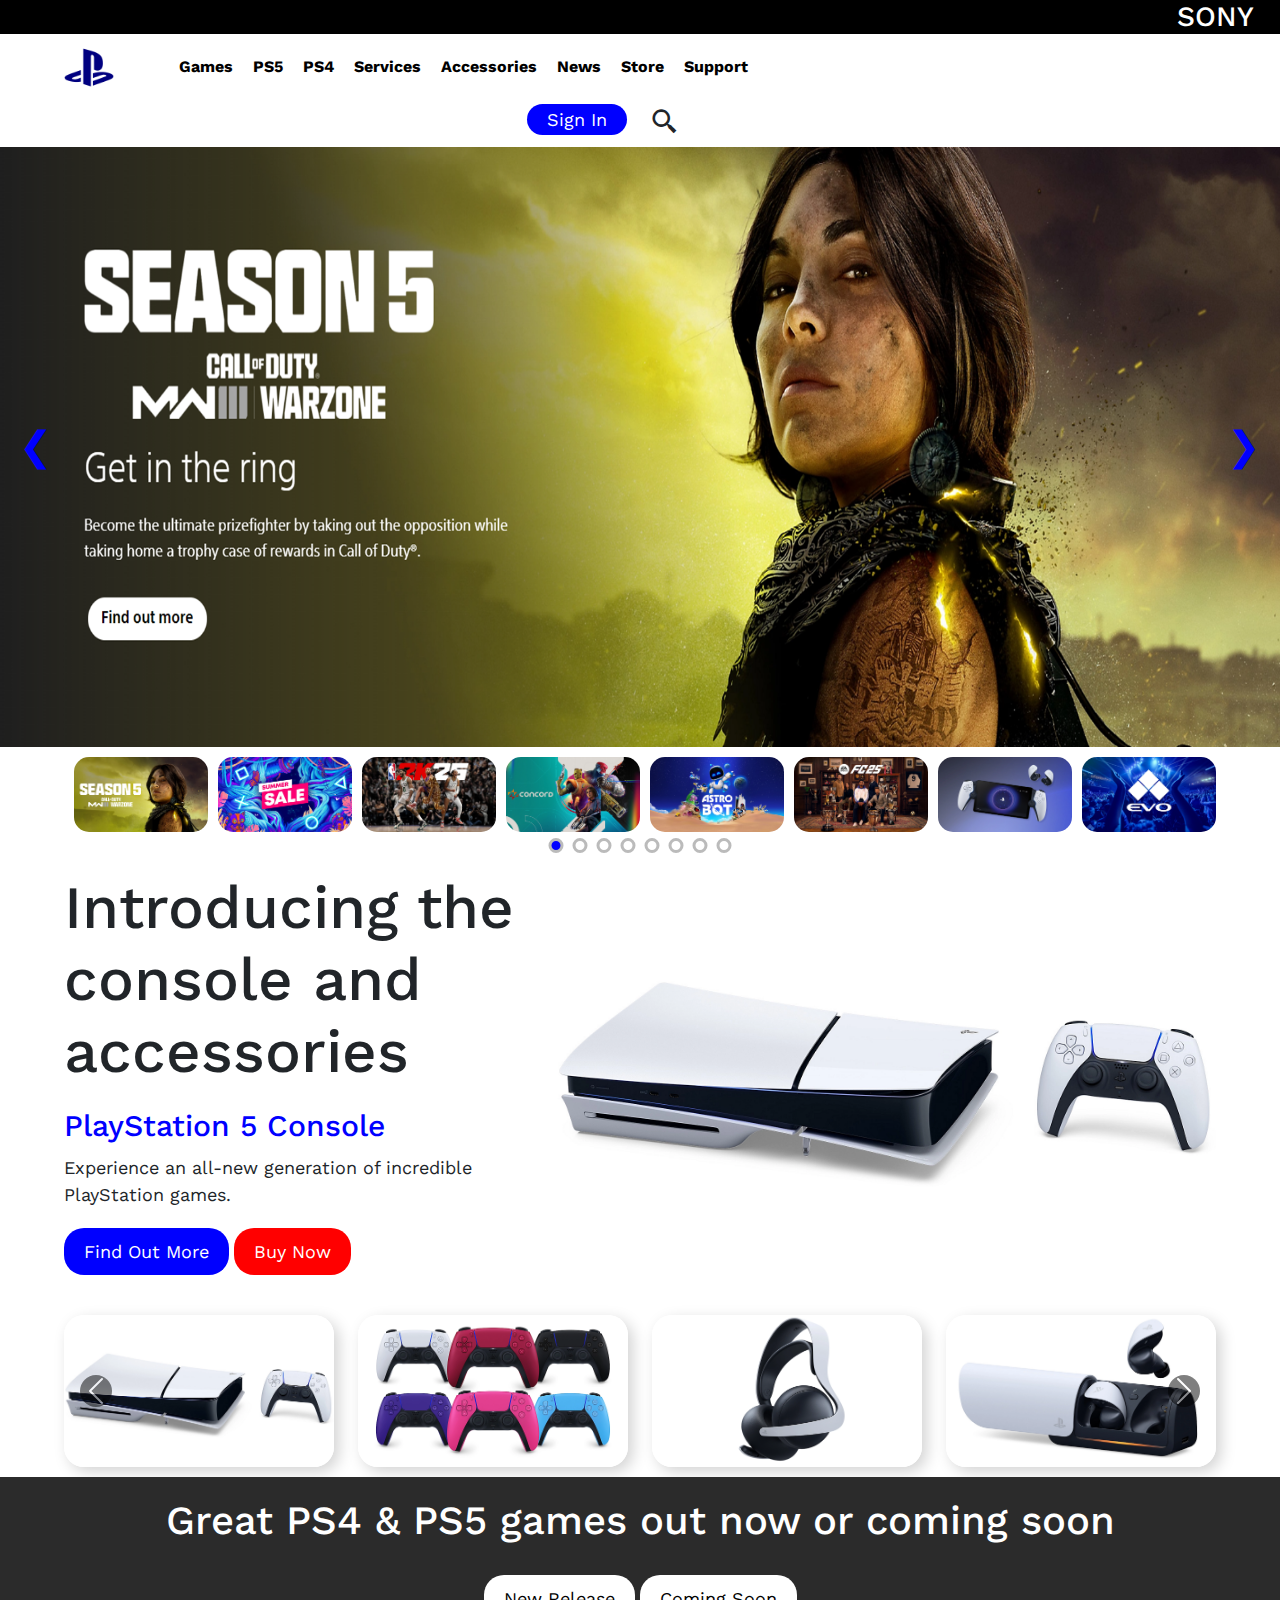
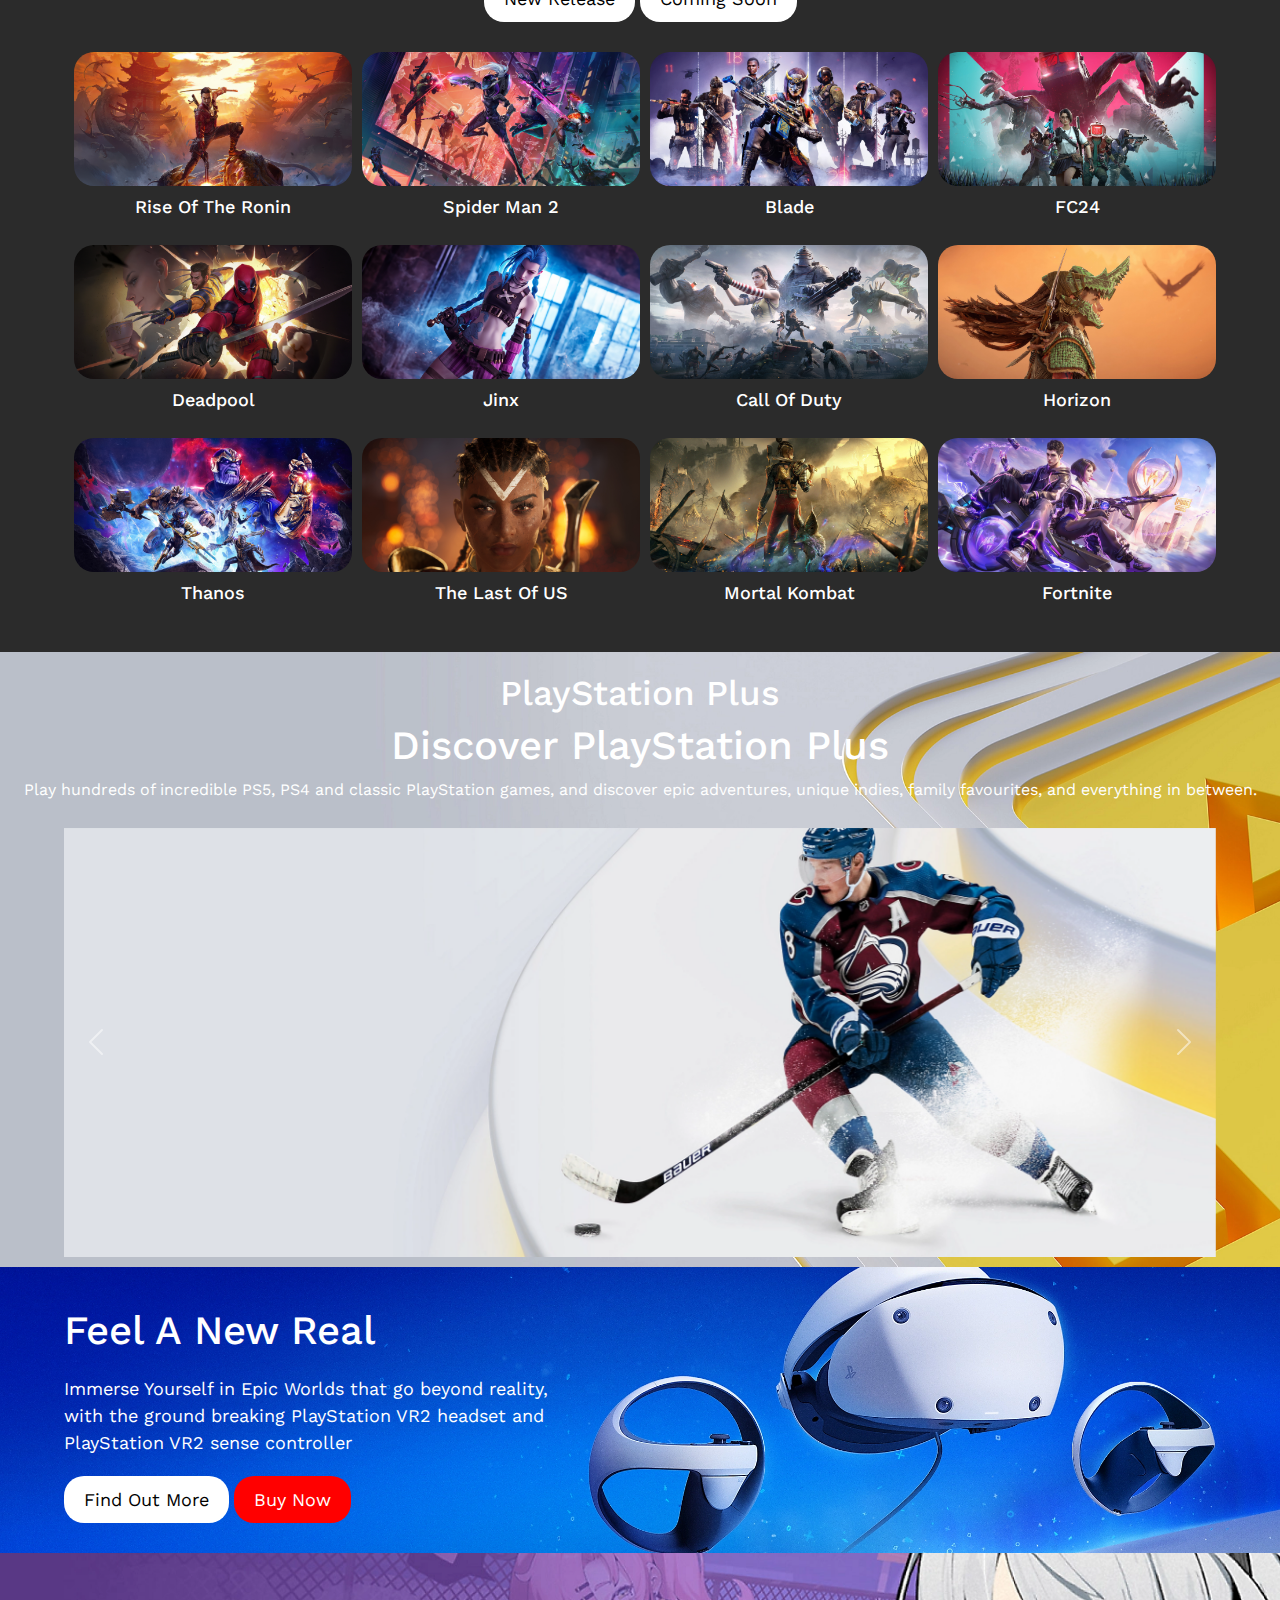
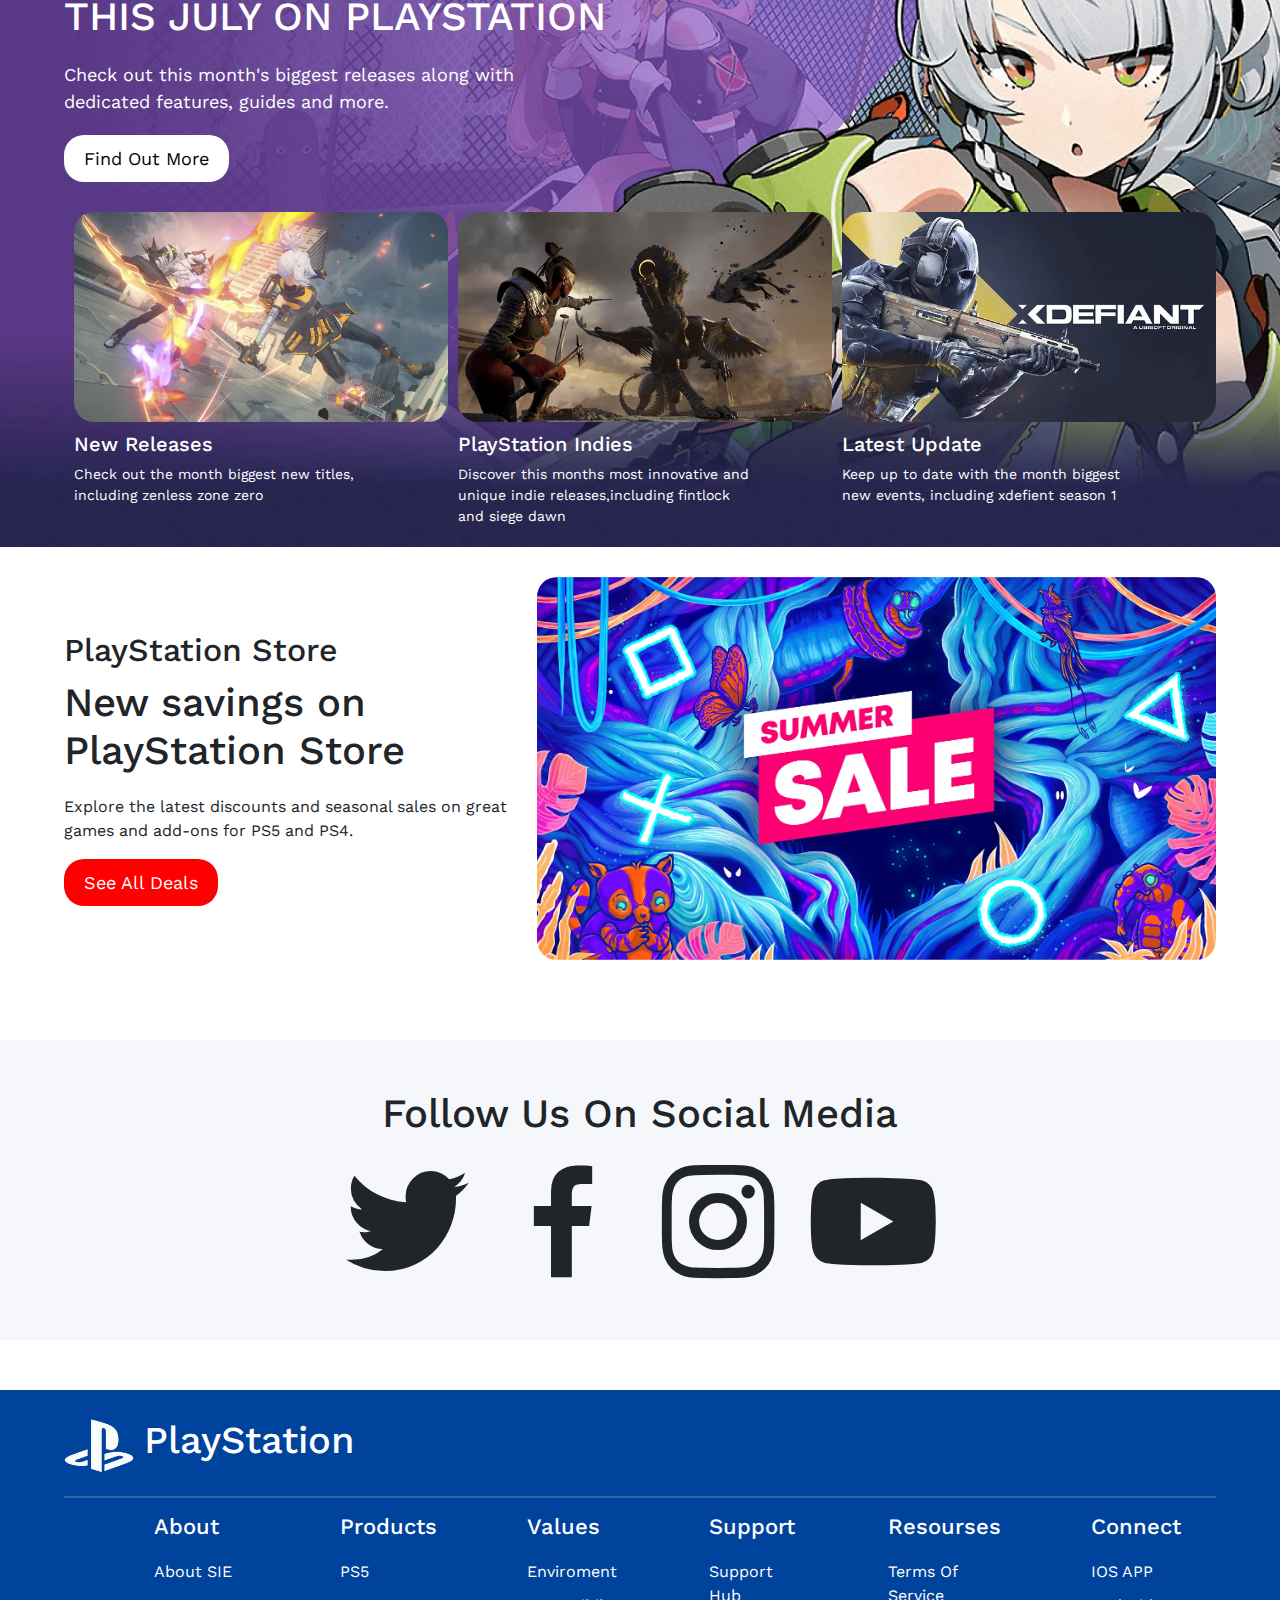
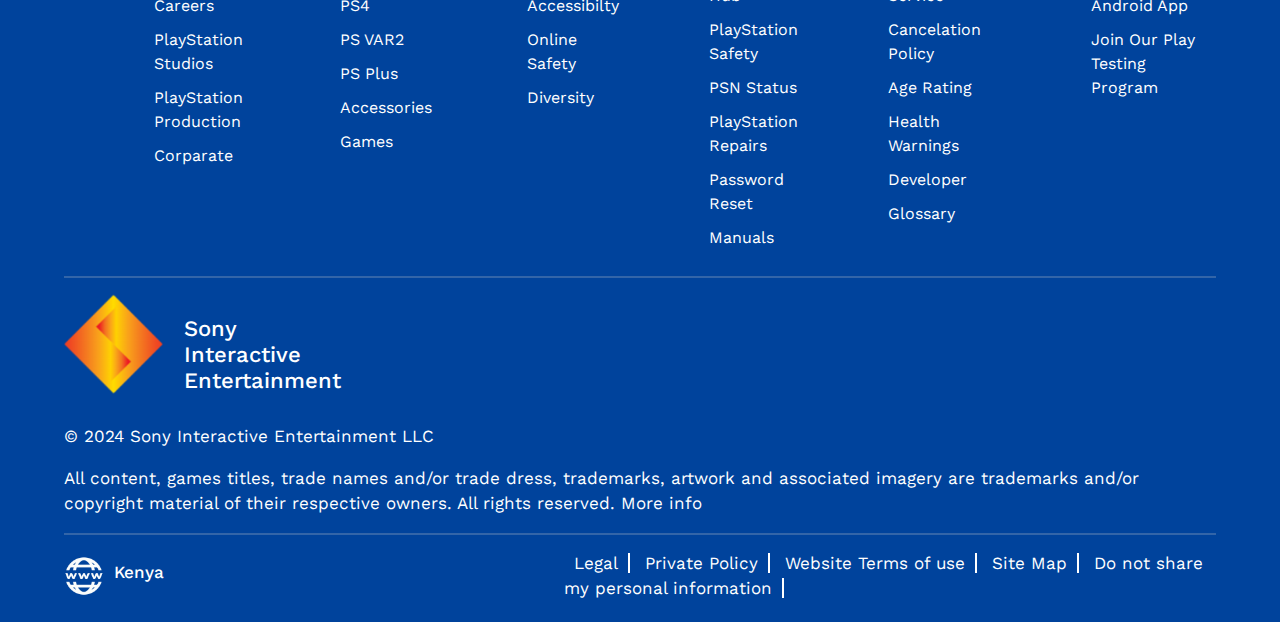
==== commit dab54cd1: "finished accessories" ====
--- a/index.html
+++ b/index.html
@@ -35,7 +35,7 @@
             <a href="./ps5.html">PS5</a>
             <a href="./ps4.html">PS4</a>
             <a href="./services.html">Services</a>
-            <a href="#">Accessories</a>
+            <a href="./accessories.html">Accessories</a>
             <a href="#">News</a>
             <a href="#">Store</a>
             <a href="#">Support</a>
--- a/style.css
+++ b/style.css
@@ -2648,4 +2648,612 @@
 }
 #plus .one .two .smaller{
     font-size: 10px;
+}
+
+
+
+/* <!-- --------------------accessories----------------------------- --> */
+#accessories{
+    background-image: url(./images/zb2.webp);
+    background-size: cover;
+    background-position: center;
+    background-repeat: no-repeat;
+    width: 100%;
+    /* height: 550px; */
+    text-align: center;
+    padding: 50px 5%;
+    color: white;
+}
+#accessories img{
+    width: 100%;
+}
+#accessories  h1{
+    font-size: 55px;
+    font-weight: 600;
+    margin-bottom: 20px;
+}
+#accessories p{
+    margin-bottom: 20px;
+    font-weight: 600;
+    font-size: 18px;
+}
+
+/* <!-- --------------------latest----------------------------- --> */
+#latest{
+    text-align: center;
+    padding: 60px 0;
+}
+#latest h3{
+    color: #1ec2fa;
+    margin-bottom: 20px;
+    font-size: 40px;
+    text-transform: uppercase;
+    font-weight: 600;
+}
+#latest p{
+    font-weight: 600;
+    margin-bottom: 20px;
+    font-size: 18px;
+}
+
+/* <!-- --------------------quik links----------------------------- --> */
+#quik{
+    background: #F4F7FB;
+    padding: 50px 5%;
+    text-align: center;
+}
+#quik h2{
+    font-weight: 600;
+    margin-bottom: 20px;
+}
+#quik  p{
+    font-weight: 600;
+    margin-bottom: 20px;
+}
+#quik .all{
+    display: flex;
+}
+#quik .all .one {
+    margin-right: 30px;
+    background: white;
+    padding: 10px;
+    border-radius: 20px;
+}
+#quik .all a{
+    text-decoration: none;
+    color: black;
+    width: 100%;
+}
+#quik .all .one img{
+    width: 100%;
+    margin-bottom: 20px;
+}
+#quik .alls a{
+    text-decoration: none;
+    color: black;
+    width: 100%; 
+}
+#quik .alls{
+    padding: 0 30%;
+    display: flex;
+    margin-top: 50px;
+}
+#quik .alls .one {
+    margin-right: 30px;
+    background: white;
+    padding: 10px;
+    border-radius: 20px;
+}
+#quik .alls .one img{
+    width: 100%;
+    margin-bottom: 20px;
+    height: 100%;
+}
+
+/* <!-- --------------------wirelesspads----------------------------- --> */
+#gamepad{
+    text-align: center;
+    padding: 50px 5%;
+}
+#gamepad h1{
+    font-weight: 600;
+    margin-bottom: 20px;
+}
+#gamepad p{
+    margin-bottom: 40px;
+    font-weight: 600;
+}
+#gamepad button{
+    border: 0;
+    outline: 0;
+    padding: 10px 20px;
+    border-radius: 20px;
+    background: red;
+    color: white;
+    margin-bottom: 40px;
+    font-size: 18px;
+    font-weight: 600;
+}
+#gamepad .one{
+    display: flex;
+    align-items: center;
+}
+#gamepad .one .left img{
+    width: 100%;
+}
+#gamepad .one .right h2{
+    font-weight: 600;
+    margin-bottom: 20px;
+}
+#gamepad .one .right  p{
+    line-height: 2;
+    margin-bottom: 20px;
+}
+#gamepad .one .lefty img{
+    width: 100%;
+}
+#gamepad .one .lefty{
+    margin-right: 20px;
+}
+#gamepad .one .righty img{
+    width: 100%;
+}
+#gamepad .ones .leftys img{
+    width: 100%;
+}
+#gamepad .ones .leftys{
+    background: #F7F6F7;
+    padding: 20px;
+    border-radius: 20px;
+    margin-right: 10px;
+}
+#gamepad .ones .rightys{
+    background: #F7F6F7;
+    padding: 20px;
+    border-radius: 20px;
+    margin-right: 10px;
+}
+#gamepad .ones .middle{
+    background: #F7F6F7;
+    padding: 20px;
+    border-radius: 20px;
+    margin-right: 10px;
+}
+#gamepad .ones .rightys img{
+    width: 100%;
+}
+#gamepad .ones .middle img{
+    width: 100%;
+}
+#gamepad .ones{
+    display: flex;
+}
+
+
+/* <!-- --------------------audio----------------------------- --> */
+#audio{
+    background-image: url(./images/ze1.webp);
+    background-position: center;
+    background-size: cover;
+    background-repeat: no-repeat;
+    width: 100%;
+    text-align: center;
+    padding: 40px 5%;
+}
+#audio h1{
+    font-weight: 600;
+    margin-bottom: 20px;
+}
+#audio  p{
+    font-weight: 600;
+    line-height: 2;
+    margin-bottom: 20px;
+}
+#audio  .smallest{
+    font-size: 14px;
+}
+#audio  .one{
+    display: flex;
+}
+#audio  .one .two img{
+    width: 700px;
+    margin-bottom: 20px;
+}
+#audio  .one .two h2{
+    color: #1489f3;
+    margin-bottom: 20px;
+}
+#audio  .one .two button{
+    border: 0;
+    outline: 0;
+    padding: 10px 20px;
+    border-radius: 20px;
+    background: red;
+    color: white;
+    margin-bottom: 40px;
+    font-size: 18px;
+    font-weight: 600;
+}
+#audio  .one .three{
+    margin-right: 20px;
+}
+#audio h2{
+    margin-bottom: 20px;
+    margin-top: 20px;
+}
+#audio  .one .three img{
+    width: 100%;
+    background: #F7F6F7;
+    padding: 20px;
+    border-radius: 20px;
+    margin-bottom: 20px;
+}
+
+
+     /* <!-- --------------------addons----------------------------- --> */
+#addons{
+    padding: 30px 5%;
+    text-align: center;
+}
+#addons h1{
+    font-weight: 600;
+    margin-bottom: 20px;
+}
+#addons p{
+    font-weight: 600;
+    margin-bottom: 20px;
+}
+#addons .one{
+    display: flex;
+    align-items: center;
+    margin-bottom: 30px;
+}
+#addons .one .four{
+  margin-right: 20px;
+}
+#addons .one .four img{
+    width: 100%;
+    margin-bottom: 20px;
+}
+#addons .one .four h2{
+    font-size: 20px;
+    font-weight: 600;
+    margin-bottom: 20px;
+}
+#addons .one .four p{
+    line-height: 2;
+}
+#addons .one .four button{
+    border: 0;
+    outline: 0;
+    padding: 10px 20px;
+    border-radius: 20px;
+    background: red;
+    color: white;
+    margin-bottom: 40px;
+    font-size: 18px;
+    font-weight: 600;
+}
+#addons .one .four .smallest{
+    font-size: 10px;
+}
+#addons .one .left{
+    margin-right: 30px;
+}
+#addons .one .left h2{
+    color: #1489f3;
+    margin-bottom: 20px;
+}
+#addons .one .left  p{
+    line-height: 2;
+    margin-bottom: 20px;
+}
+#addons .one .left  button{
+    border: 0;
+    outline: 0;
+    padding: 10px 20px;
+    border-radius: 20px;
+    background: red;
+    color: white;
+    margin-bottom: 40px;
+    font-size: 18px;
+    font-weight: 600;
+}
+#addons .one .right img{
+    width: 800px;
+}
+#addons .two{
+    display: flex;
+}
+#addons  .two .five{
+    box-shadow: 5px 5px 15px 0px rgba(211, 211, 211, 1);
+    margin-right: 20px;
+    border-radius: 20px;
+    padding: 5px;
+}
+#addons  .two .five img{
+    width: 100%;
+}
+#addons .twos{
+    display: flex;
+    padding: 0 5%;
+    margin-top: 20px;
+}
+#addons  .twos .five {
+    box-shadow: 5px 5px 15px 0px rgba(211, 211, 211, 1);
+    border-radius: 20px;
+    margin-right: 20px;
+    padding: 5px;
+}
+#addons  .twos .five img{
+    width: 100%;
+}
+#addons .dotz{
+    width: 150px;
+    margin-top: 80px;
+}
+#addons button{
+    border: 0;
+    outline: 0;
+    padding: 10px 20px;
+    border-radius: 20px;
+    background: red;
+    color: white;
+    margin-bottom: 50px;
+    font-size: 18px;
+    font-weight: 600;
+    margin-top: 20px;
+}
+#addons .three{
+    display: flex;
+    padding: 0 20%;
+    margin-top: 30px;
+    margin-bottom: 30px;
+}
+#addons .three .lefty {
+    box-shadow: 5px 5px 15px 0px rgba(211, 211, 211, 1);
+    border-radius: 20px;
+    margin-right: 20px;
+    padding: 5px;
+}
+#addons .three .lefty img{
+    width: 100%;
+}
+
+/* <!-- --------------------storage----------------------------- --> */
+#storage{
+    background-image: url(./images/zg5.webp);
+    background-repeat: no-repeat;
+    background-size: cover;
+    background-position: center;
+    padding: 30px 5%;
+    text-align: center;
+}
+#storage  button{
+    border: 0;
+    outline: 0;
+    padding: 10px 20px;
+    border-radius: 20px;
+    background: red;
+    color: white;
+    margin-bottom: 50px;
+    font-size: 18px;
+    font-weight: 600;
+    margin-top: 20px;
+}
+#storage h1{
+    font-weight: 600;
+    margin-bottom: 30px;
+}
+#storage p{
+    line-height: 2;
+    font-weight: 600;
+    margin-bottom: 30px;
+}
+#storage .one{
+    display: flex;
+}
+#storage .one .left img{
+    width: 100%;
+}
+#storage .one .left h2{
+    font-size: 25px;
+    font-weight: 600;
+    color: #1ec2fa;
+    margin-bottom: 20px;
+}
+#storage .one .left button{
+    border: 0;
+    outline: 0;
+    padding: 10px 20px;
+    border-radius: 20px;
+    background: red;
+    color: white;
+    margin-bottom: 50px;
+    font-size: 18px;
+    font-weight: 600;
+    margin-top: 20px;
+}
+
+
+/* <!-- --------------------camera----------------------------- --> */
+#camera{
+    background-image: url(./images/zg5.webp);
+    background-repeat: no-repeat;
+    background-size: cover;
+    background-position: center;
+    padding: 30px 5%;
+    text-align: center;
+}
+#camera h1{
+    font-weight: 600;
+    margin-bottom: 30px;
+}
+#camera p{
+    line-height: 2;
+    font-weight: 600;
+    margin-bottom: 30px;
+}
+#camera .one{
+    display: flex;
+}
+#camera .one .left img{
+    width: 100%;
+}
+#camera .one .left h2{
+    font-size: 25px;
+    font-weight: 600;
+    color: #1ec2fa;
+    margin-bottom: 20px;
+}
+#camera .one .left button{
+    border: 0;
+    outline: 0;
+    padding: 10px 20px;
+    border-radius: 20px;
+    background: red;
+    color: white;
+    margin-bottom: 50px;
+    font-size: 18px;
+    font-weight: 600;
+    margin-top: 20px;
+}
+
+
+/* <!-- --------------------stick----------------------------- --> */
+#stick{
+    background-image: url(./images/zi8.webp);
+    background-repeat: no-repeat;
+    background-size: cover;
+    background-position: center;
+    padding: 30px 5%;
+    text-align: center;
+}
+#stick h1{
+    font-weight: 600;
+    margin-bottom: 30px;
+}
+#stick p{
+    line-height: 2;
+    font-weight: 600;
+    margin-bottom: 30px;
+}
+#stick .one{
+    display: flex;
+    align-items: center;
+    text-align: start;
+}
+#stick .one .left img{
+    width: 100%;
+}
+#stick .one .right h2{
+    font-weight: 600;
+}
+#stick .one .right  .blue{
+    color: #1489f3;
+}
+#stick .one .right button{
+    border: 0;
+    outline: 0;
+    padding: 10px 20px;
+    border-radius: 20px;
+    background: red;
+    color: white;
+    font-size: 18px;
+    font-weight: 600;
+}
+#stick .one .lefty{
+
+    text-align: center;
+}
+#stick .one .lefty img{
+    width: 200px;
+    height: 150px;
+    box-shadow: 5px 5px 15px 0px rgba(211, 211, 211, 1);
+    border-radius: 20px;
+    margin-right: 20px;
+    padding: 5px;
+    margin-bottom: 20px;
+}
+
+/* <!-- ------------------------arcade------------------------- --> */
+#arcade{
+    background: black;
+    text-align: center;
+    padding: 30px 5%;
+    color: white;
+}
+#arcade h1{
+    font-weight: 600;
+    margin-bottom: 20px;
+}
+#arcade p{
+    font-weight: 600;
+    margin-bottom: 40px;
+}
+#arcade .one{
+    display: flex;
+}
+#arcade .one .left{
+    margin-right: 20px;
+}
+#arcade .one .left img{
+    width: 100%;
+    margin-bottom: 30px;
+    background: #cccccc27;
+    border-radius: 20px;
+    padding: 5px;
+}
+
+
+/* <!-- ------------------------cables------------------------- --> */
+#cables{
+    padding: 30px 5%;
+    text-align: center;
+}
+#cables h1{
+    font-weight: 600;
+    margin-bottom: 30px;
+}
+#cables p{
+    font-weight: 600;
+    margin-bottom: 30px;
+    line-height: 2;
+}
+#cables button{
+    border: 0;
+    outline: 0;
+    padding: 10px 20px;
+    border-radius: 20px;
+    background: red;
+    color: white;
+    font-size: 18px;
+    font-weight: 600;
+}
+#cables .one{
+    display: flex;
+    justify-content: center;
+    align-items: center;
+}
+#cables .one .left{
+    margin-right: 20px;
+}
+#cables .one .left img{
+    width: 500px;
+}
+#cables .ones{
+    display: flex;
+    padding: 0px 10%;
+    margin-top: 100px;
+}
+#cables .ones .right {
+    margin-right: 30px;
+}
+#cables .ones .right img{
+    width: 100%;
+    height: fit-content;
+    margin-bottom: 30px;
+    border-radius: 20px;
+    padding: 5px;
+    box-shadow: 5px 5px 15px 0px rgba(211, 211, 211, 1);
 }